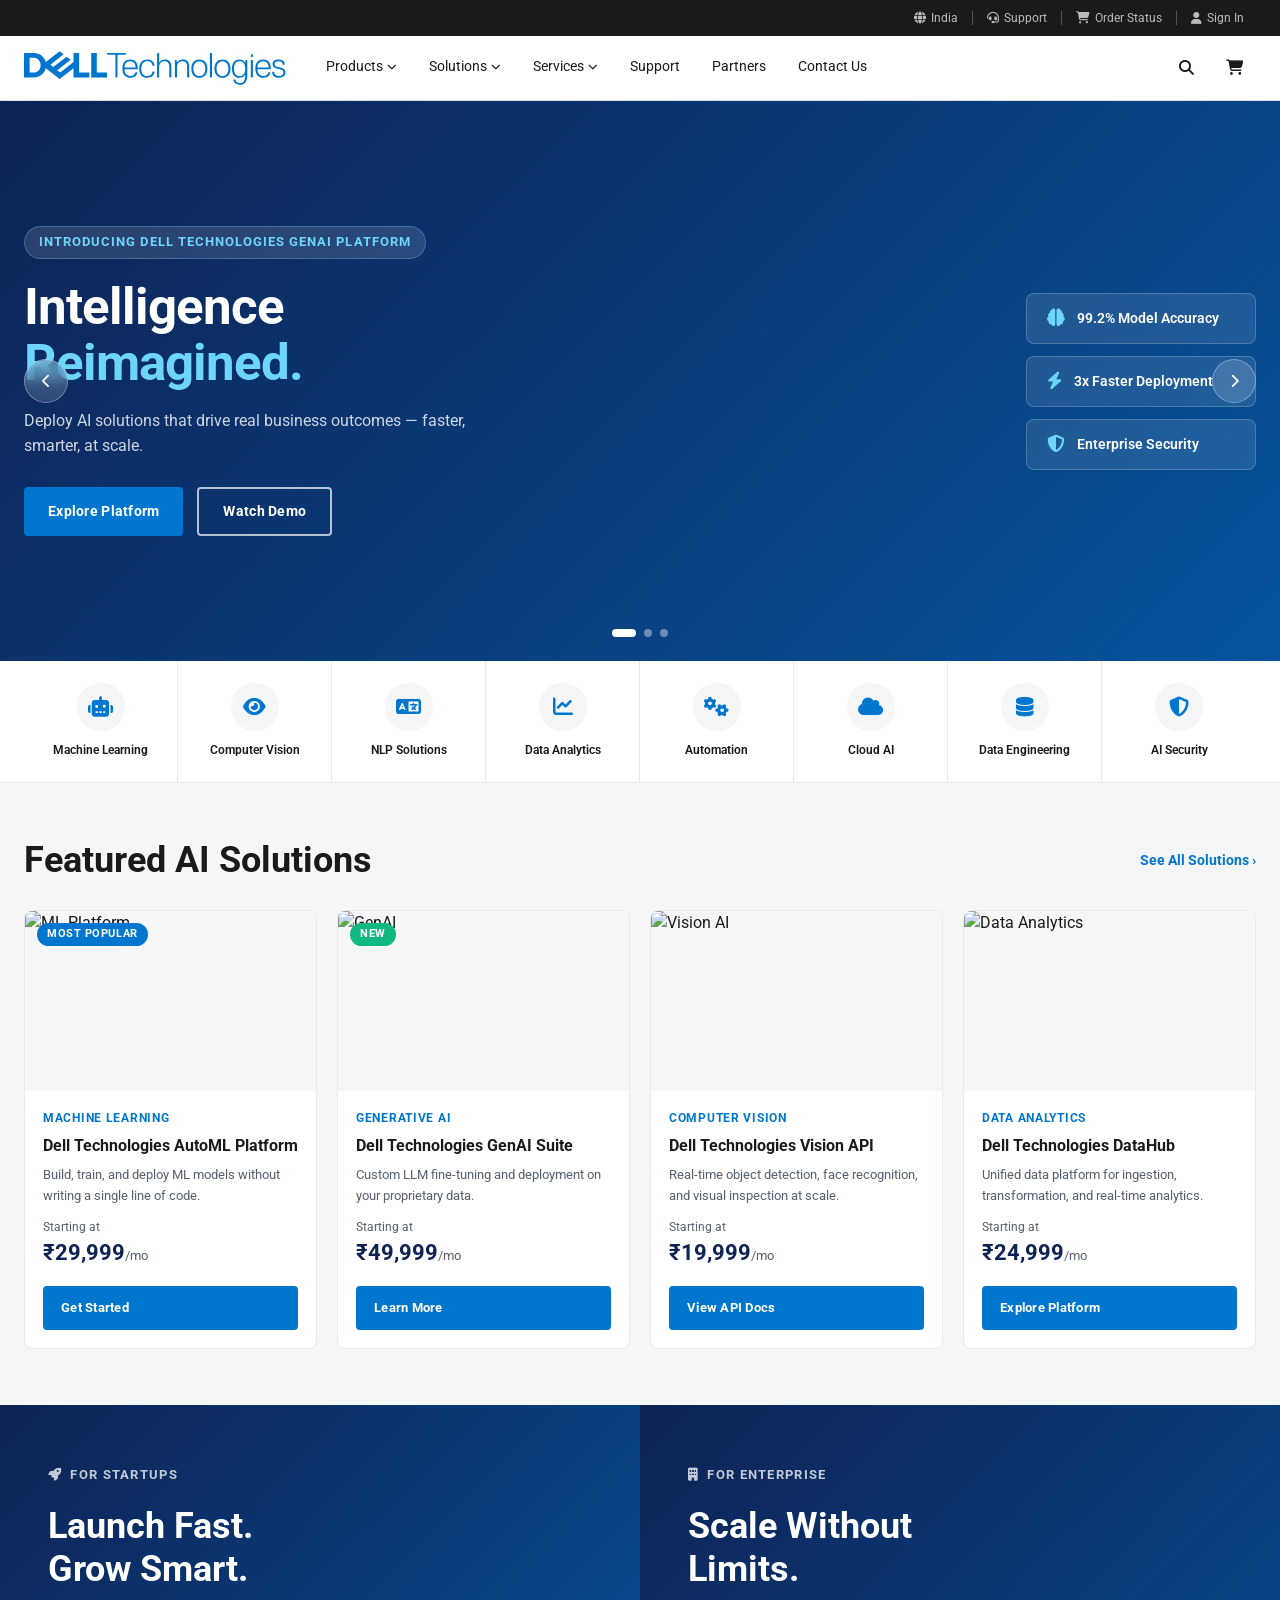
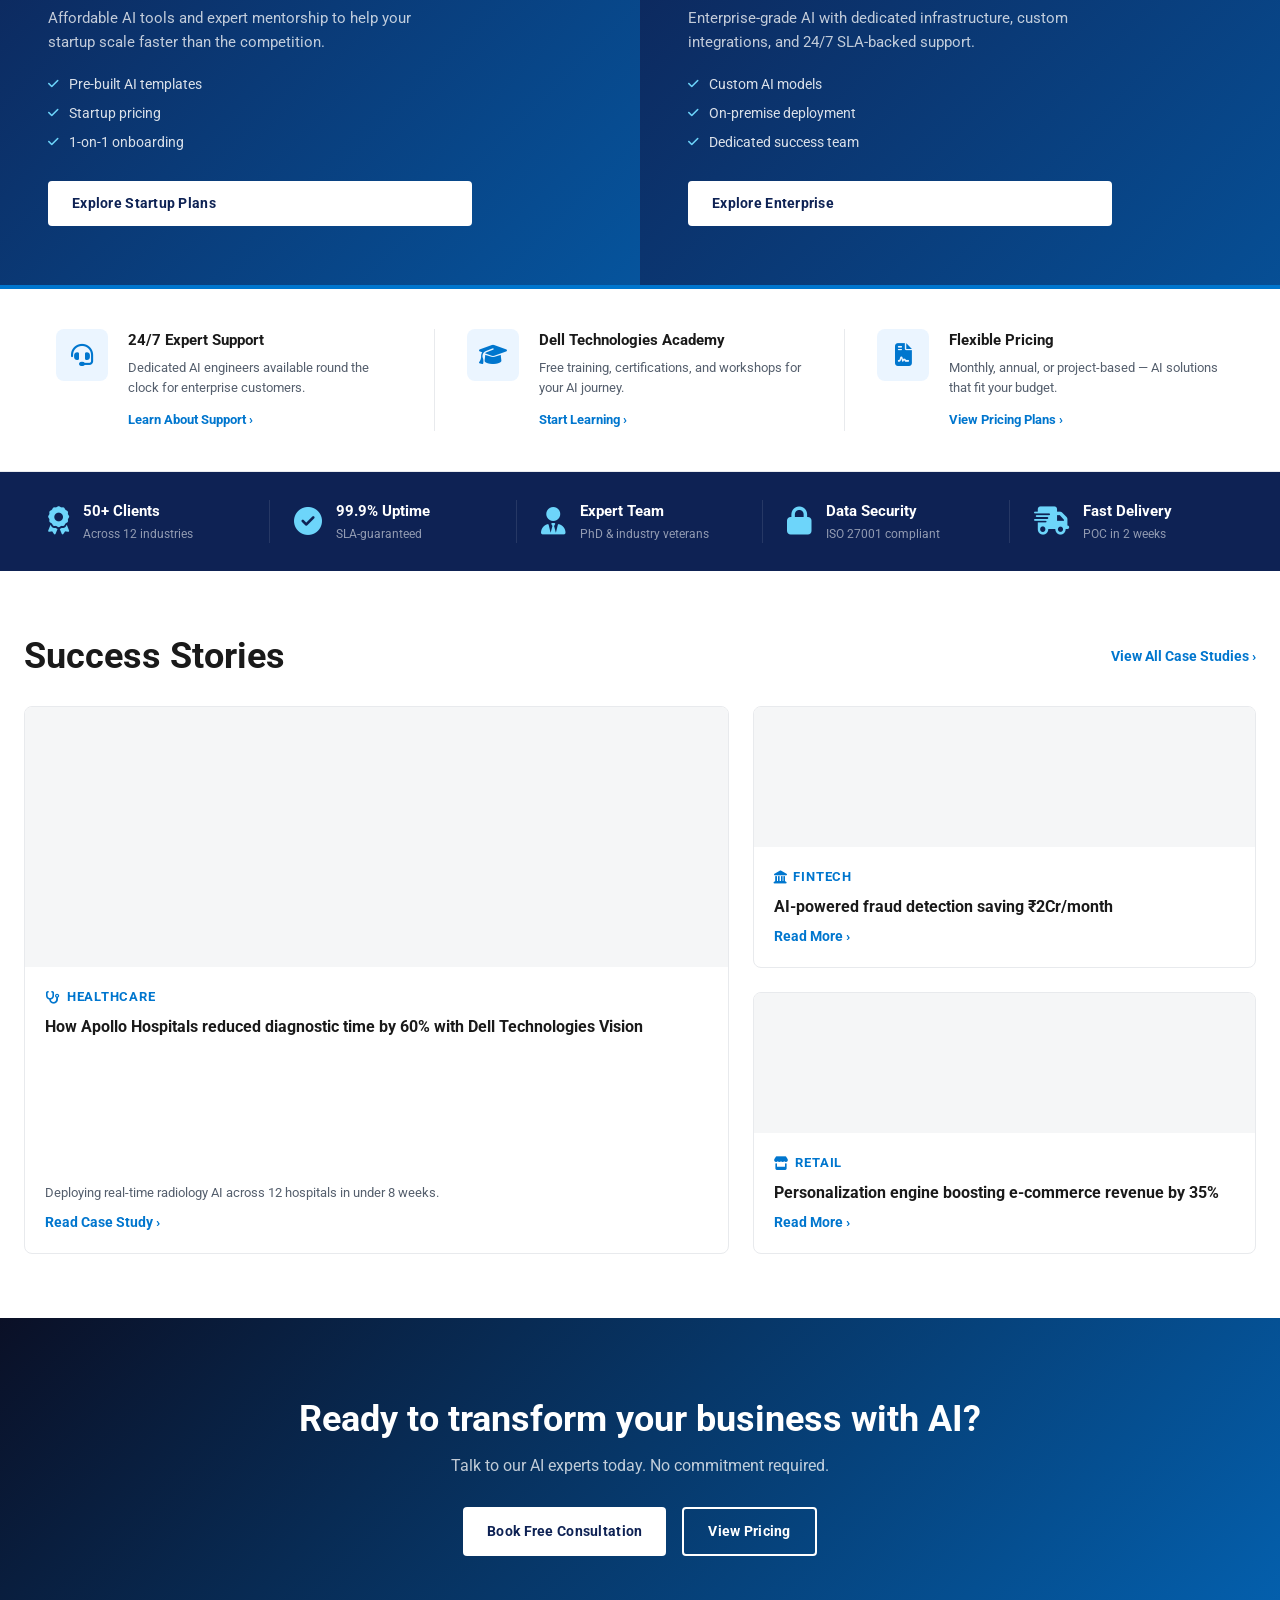
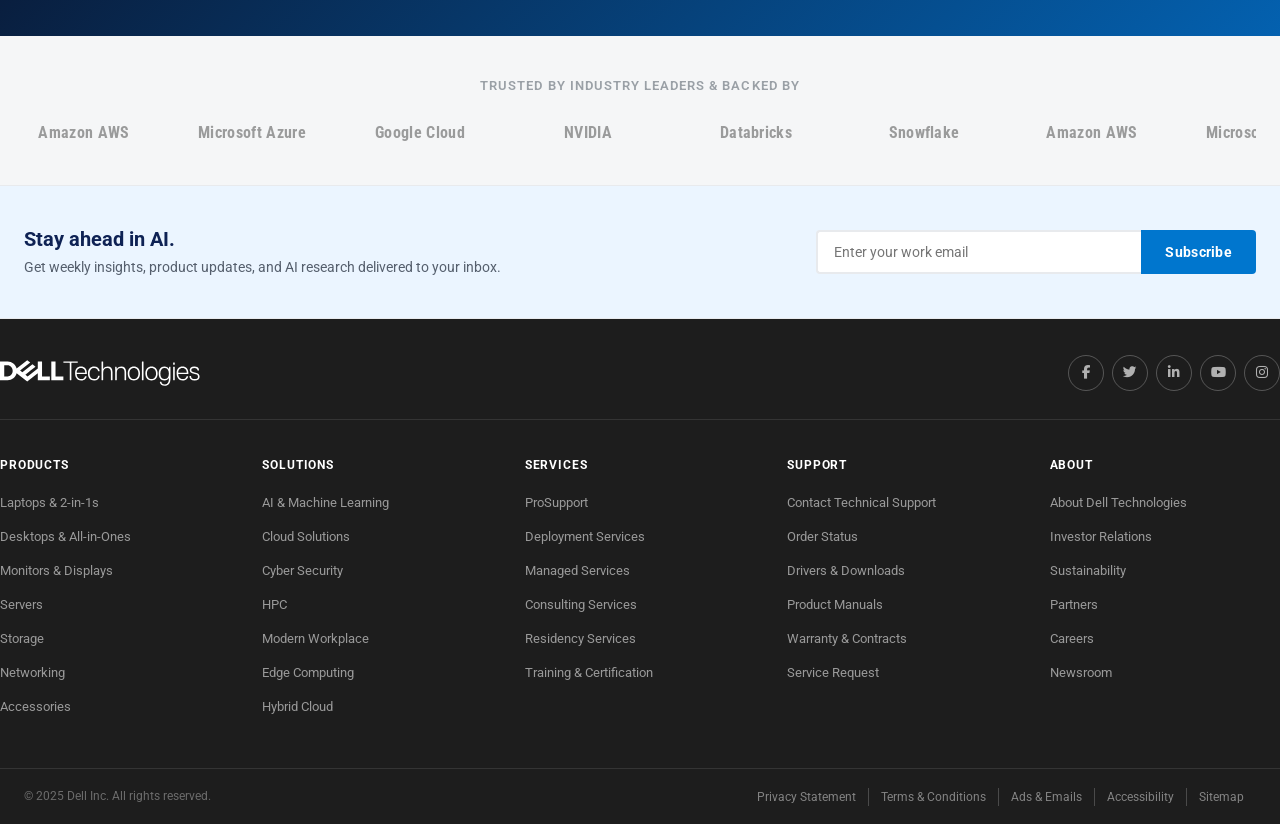
==== neaz-ai-labs.html @ 5cd4f0b7 "Make website fully responsive for iOS, Android, and all devices - Add viewport-fit=cover for iPhone " ====
<!DOCTYPE html>
<html lang="en">
<head>
<meta charset="UTF-8"/>
<meta name="viewport" content="width=device-width,initial-scale=1.0,viewport-fit=cover"/>
<meta name="description" content="Dell Technologies — Artificial Intelligence solutions for startups and enterprises. Machine Learning, GenAI, Computer Vision, Data Analytics."/>
<title>Dell Technologies | Artificial Intelligence Solutions</title>
<link rel="preconnect" href="https://fonts.googleapis.com"/>
<link href="https://fonts.googleapis.com/css2?family=Roboto:wght@300;400;500;700&family=Roboto+Condensed:wght@400;700&display=swap" rel="stylesheet"/>
<link rel="stylesheet" href="https://cdnjs.cloudflare.com/ajax/libs/font-awesome/6.5.0/css/all.min.css"/>
<style>
/* ===== RESET & VARIABLES ===== */
:root{
  --blue:#0076CE;--blue-dark:#005B9A;--navy:#0E2254;
  --white:#fff;--gray-100:#F5F6F7;--gray-200:#E8EAED;
  --gray-400:#9AA0A6;--gray-700:#3C4043;
  --text:#1A1A1A;--text-light:#555F6D;
  --shadow-sm:0 1px 4px rgba(0,0,0,.08);
  --shadow-md:0 4px 16px rgba(0,0,0,.12);
  --shadow-lg:0 8px 32px rgba(0,0,0,.16);
  --r:4px;--rl:8px;--t:.2s ease;
  --font:'Roboto',-apple-system,sans-serif;
  --font-c:'Roboto Condensed',sans-serif;
}
*,*::before,*::after{box-sizing:border-box;margin:0;padding:0;-webkit-tap-highlight-color:transparent}
html{scroll-behavior:smooth;font-size:16px;-webkit-text-size-adjust:100%;text-size-adjust:100%}
body{font-family:var(--font);color:var(--text);background:var(--white);line-height:1.5;overflow-x:hidden}
img{max-width:100%;display:block}
a{text-decoration:none;color:inherit}
ul{list-style:none}
button{cursor:pointer;border:none;background:none;font-family:var(--font);touch-action:manipulation;-webkit-appearance:none}
input{font-family:var(--font);-webkit-appearance:none}
h1{font-size:clamp(2rem,4vw,3.5rem);font-weight:700;line-height:1.1;letter-spacing:-.02em}
h2{font-size:clamp(1.5rem,3vw,2.25rem);font-weight:700;line-height:1.2}
h3{font-size:clamp(1rem,2vw,1.25rem);font-weight:700;line-height:1.3}
h4{font-size:.9rem;font-weight:700;text-transform:uppercase;letter-spacing:.06em}
h5{font-size:.875rem;font-weight:700;text-transform:uppercase;letter-spacing:.06em}
p{font-size:.9375rem;color:var(--text-light);line-height:1.6}

/* ===== BUTTONS ===== */
.btn{display:inline-flex;align-items:center;gap:8px;padding:.75rem 1.5rem;border-radius:var(--r);font-size:.875rem;font-weight:700;letter-spacing:.02em;transition:background var(--t),transform var(--t),box-shadow var(--t);white-space:nowrap;min-height:44px;touch-action:manipulation}
.btn:hover{transform:translateY(-1px)}
.btn-primary{background:var(--blue);color:var(--white)}
.btn-primary:hover{background:var(--blue-dark);box-shadow:0 4px 12px rgba(0,118,206,.35)}
.btn-secondary{background:transparent;color:var(--white);border:2px solid rgba(255,255,255,.7)}
.btn-secondary:hover{background:rgba(255,255,255,.15);border-color:var(--white)}
.btn-white{background:var(--white);color:var(--navy);font-weight:700}
.btn-white:hover{background:var(--gray-100);box-shadow:var(--shadow-md)}
.btn-outline-white{background:transparent;color:var(--white);border:2px solid var(--white)}
.btn-outline-white:hover{background:rgba(255,255,255,.15)}
.btn-sm{padding:.5rem 1.125rem;font-size:.8125rem}
.btn-link{color:var(--blue);font-size:.875rem;font-weight:700;display:inline-flex;align-items:center;gap:4px;transition:gap var(--t),color var(--t)}
.btn-link:hover{color:var(--blue-dark);gap:8px}

/* ===== REVEAL ===== */
.reveal{opacity:0;transform:translateY(24px);transition:opacity .6s ease,transform .6s ease}
.reveal.visible{opacity:1;transform:translateY(0)}
.d1{transition-delay:.1s}.d2{transition-delay:.2s}.d3{transition-delay:.3s}

/* ===== LAYOUT ===== */
.container{max-width:1280px;margin:0 auto;padding:0 24px;padding-left:max(24px,env(safe-area-inset-left));padding-right:max(24px,env(safe-area-inset-right))}
.sec-hdr{display:flex;align-items:center;justify-content:space-between;margin-bottom:28px}
.sec-hdr h2{color:var(--text)}
.sec-hdr .see-all{color:var(--blue);font-size:.875rem;font-weight:700;transition:color var(--t)}
.sec-hdr .see-all:hover{color:var(--blue-dark)}

/* ===== UTILITY BAR ===== */
.util-bar{background:#1a1a1a;border-bottom:none}
.util-inner{display:flex;align-items:center;justify-content:flex-end;height:36px;gap:0}
.util-right{display:flex;align-items:center}
.util-right a{color:rgba(255,255,255,.7);font-size:.75rem;display:flex;align-items:center;gap:5px;transition:color var(--t);padding:0 12px;height:36px}
.util-right a:hover{color:var(--white)}
.util-div{width:1px;height:14px;background:rgba(255,255,255,.25);margin:0 2px}

/* ===== HEADER / NAV ===== */
.main-hdr{position:sticky;top:0;z-index:1000;background:var(--white);border-bottom:1px solid #dce0e5;transition:box-shadow var(--t)}
.main-hdr.scrolled{box-shadow:0 2px 12px rgba(0,0,0,.1)}
.nav-inner{display:flex;align-items:center;justify-content:space-between;height:64px;gap:0}
.logo,.ft-logo{display:flex;align-items:center;flex-shrink:0}
.dell-logo-img{height:40px;width:auto;display:block}
.ft-brand .dell-logo-img{height:32px;filter:brightness(0) invert(1)}
.main-nav{display:flex;align-items:center;flex:1;padding:0 24px}
.nav-list{display:flex;align-items:center;height:64px}
.nav-item{position:relative;height:64px;display:flex;align-items:center}
.nav-link{display:flex;align-items:center;gap:4px;height:64px;padding:0 16px;font-size:.875rem;font-weight:400;color:#1a1a1a;border-bottom:3px solid transparent;transition:color var(--t),border-color var(--t);white-space:nowrap}
.nav-link .fa-chevron-down{font-size:.6rem;transition:transform var(--t)}
.nav-item:hover>.nav-link{color:var(--blue);border-bottom-color:var(--blue)}
.nav-item:hover .fa-chevron-down{transform:rotate(180deg)}
.mega{position:absolute;top:64px;left:0;background:var(--white);border-top:2px solid var(--blue);box-shadow:0 8px 32px rgba(0,0,0,.14);display:grid;grid-template-columns:repeat(auto-fit,minmax(180px,1fr));min-width:700px;opacity:0;visibility:hidden;transform:translateY(-6px);transition:opacity .18s,transform .18s,visibility .18s;z-index:999}
.nav-item:hover .mega{opacity:1;visibility:visible;transform:translateY(0)}
.mega-col{padding:28px 24px;border-right:1px solid var(--gray-200)}
.mega-col:last-child{border-right:none}
.mega-col h4{color:#1a1a1a;font-size:.75rem;margin-bottom:14px;padding-bottom:10px;border-bottom:1px solid var(--gray-200);font-weight:700;text-transform:uppercase;letter-spacing:.06em}
.mega-col ul li{margin-bottom:10px}
.mega-col ul li a{font-size:.875rem;color:#444;transition:color var(--t);display:block;font-weight:400}
.mega-col ul li a:hover{color:var(--blue)}
.mega-promo{background:#f5f8fc}
.promo-badge{display:inline-block;background:var(--blue);color:var(--white);font-size:.68rem;font-weight:700;padding:2px 8px;border-radius:10px;margin-bottom:8px;text-transform:uppercase;letter-spacing:.05em}
.mega-promo h5{font-size:.9375rem;text-transform:none;letter-spacing:0;color:var(--navy);margin-bottom:6px;font-weight:600}
.mega-promo>p{font-size:.8rem;margin-bottom:12px}
.nav-actions{display:flex;align-items:center;gap:4px;flex-shrink:0}
.nav-icon-btn{width:44px;height:44px;display:flex;align-items:center;justify-content:center;border-radius:50%;color:#1a1a1a;font-size:.95rem;transition:background var(--t),color var(--t)}
.nav-icon-btn:hover{background:var(--gray-100);color:var(--blue)}
.hamburger{display:none;flex-direction:column;gap:5px;width:44px;height:44px;align-items:center;justify-content:center}
.hamburger span{display:block;width:22px;height:2px;background:#1a1a1a;border-radius:2px;transition:transform var(--t),opacity var(--t)}
.search-wrap{display:none;border-top:1px solid var(--gray-200);background:var(--white);padding:12px 0}
.search-wrap.open{display:block}
.search-inner{display:flex;align-items:center;gap:12px;border:1px solid #c0c8d2;border-radius:24px;padding:0 20px;max-width:640px;margin:0 auto;transition:border-color var(--t),box-shadow var(--t)}
.search-inner:focus-within{border-color:var(--blue);box-shadow:0 0 0 3px rgba(0,118,206,.12)}
.search-inner i{color:#888}
.search-inner input{flex:1;border:none;outline:none;padding:10px 0;font-size:.9375rem;color:var(--text)}
.search-close{color:var(--gray-400);transition:color var(--t)}
.search-close:hover{color:var(--text)}

/* ===== HERO ===== */
.hero{position:relative;overflow:hidden;height:560px;background:var(--navy)}
.hero-track{display:flex;height:100%;transition:transform .6s cubic-bezier(.25,.46,.45,.94);will-change:transform}
.hero-slide{min-width:100%;position:relative;background-size:cover;background-position:center;background-color:var(--navy)}
.hero-overlay{position:absolute;inset:0;background:linear-gradient(135deg,rgba(14,34,84,.92) 0%,rgba(0,118,206,.6) 100%)}
.hero-content{position:relative;z-index:2;display:flex;align-items:center;justify-content:space-between;height:100%;gap:48px}
.hero-text{max-width:560px}
.hero-eyebrow{display:inline-flex;align-items:center;gap:8px;background:rgba(255,255,255,.12);color:#6DD5FA;font-size:.8125rem;font-weight:700;letter-spacing:.08em;text-transform:uppercase;padding:5px 14px;border-radius:20px;margin-bottom:20px;border:1px solid rgba(109,213,250,.3)}
.hero-text h1{color:var(--white);margin-bottom:16px}
.hero-text h1 span{color:#6DD5FA}
.hero-sub{color:rgba(255,255,255,.8);font-size:1rem;margin-bottom:28px;max-width:460px}
.hero-actions{display:flex;gap:14px;flex-wrap:wrap}
.float-cards{display:flex;flex-direction:column;gap:12px;flex-shrink:0}
.fcard{background:rgba(255,255,255,.1);backdrop-filter:blur(12px);border:1px solid rgba(255,255,255,.2);border-radius:var(--rl);padding:14px 20px;display:flex;align-items:center;gap:12px;color:var(--white);font-size:.875rem;font-weight:600;min-width:230px;animation:fadeRight .6s ease both}
.fcard:nth-child(1){animation-delay:.3s}
.fcard:nth-child(2){animation-delay:.5s}
.fcard:nth-child(3){animation-delay:.7s}
.fcard i{color:#6DD5FA;font-size:1.1rem}
@keyframes fadeRight{from{opacity:0;transform:translateX(20px)}to{opacity:1;transform:translateX(0)}}
.hero-arr{position:absolute;top:50%;transform:translateY(-50%);width:44px;height:44px;background:rgba(255,255,255,.15);backdrop-filter:blur(8px);border:1px solid rgba(255,255,255,.3);border-radius:50%;color:var(--white);font-size:.875rem;display:flex;align-items:center;justify-content:center;z-index:10;transition:background var(--t),transform var(--t)}
.hero-arr:hover{background:rgba(255,255,255,.3);transform:translateY(-50%) scale(1.1)}
.hero-prev{left:24px}.hero-next{right:24px}
.hero-dots{position:absolute;bottom:24px;left:50%;transform:translateX(-50%);display:flex;gap:8px;z-index:10}
.dot{width:8px;height:8px;border-radius:50%;background:rgba(255,255,255,.4);cursor:pointer;transition:background var(--t),width var(--t)}
.dot.active{background:var(--white);width:24px;border-radius:4px}

/* ===== CATEGORIES ===== */
.cats{background:var(--white);border-bottom:1px solid var(--gray-200)}
.cat-grid{display:grid;grid-template-columns:repeat(8,1fr)}
.cat-card{display:flex;flex-direction:column;align-items:center;gap:10px;padding:22px 12px;border-right:1px solid var(--gray-200);transition:background var(--t);cursor:pointer;text-decoration:none}
.cat-card:last-child{border-right:none}
.cat-card:hover{background:var(--gray-100)}
.cat-ico{width:48px;height:48px;background:var(--gray-100);border-radius:50%;display:flex;align-items:center;justify-content:center;font-size:1.25rem;color:var(--blue);transition:background var(--t),transform var(--t)}
.cat-card:hover .cat-ico{background:var(--blue);color:var(--white);transform:scale(1.1)}
.cat-card span{font-size:.78rem;font-weight:600;text-align:center;color:var(--text);transition:color var(--t)}
.cat-card:hover span{color:var(--blue)}

/* ===== FEATURED ===== */
.featured{padding:56px 0;background:var(--gray-100)}
.feat-grid{display:grid;grid-template-columns:repeat(4,1fr);gap:20px}
.feat-card{background:var(--white);border-radius:var(--rl);overflow:hidden;border:1px solid var(--gray-200);transition:box-shadow var(--t),transform var(--t);position:relative;display:flex;flex-direction:column}
.feat-card:hover{box-shadow:var(--shadow-lg);transform:translateY(-4px)}
.feat-badge{position:absolute;top:12px;left:12px;background:var(--blue);color:var(--white);font-size:.7rem;font-weight:700;padding:3px 10px;border-radius:12px;z-index:2;text-transform:uppercase;letter-spacing:.05em}
.feat-badge.new-badge{background:#10B981}
.feat-img{height:180px;overflow:hidden;position:relative;background:var(--gray-100)}
.feat-img img{width:100%;height:100%;object-fit:cover;transition:transform .4s ease}
.feat-card:hover .feat-img img{transform:scale(1.04)}
.feat-body{padding:18px;display:flex;flex-direction:column;flex:1;gap:8px}
.feat-tag{font-size:.75rem;font-weight:700;color:var(--blue);text-transform:uppercase;letter-spacing:.06em}
.feat-body h3{font-size:1rem;color:var(--text)}
.feat-desc{font-size:.8125rem;color:var(--text-light);flex:1}
.feat-price{margin:4px 0 8px}
.price-from{display:block;font-size:.75rem;color:var(--text-light)}
.price-val{font-size:1.4rem;font-weight:700;color:var(--navy)}
.price-val span{font-size:.8rem;font-weight:400;color:var(--text-light)}

/* ===== AUDIENCE ===== */
.audience-grid{display:grid;grid-template-columns:1fr 1fr;min-height:480px}
.aud-card{position:relative;background-size:cover;background-position:center;background-color:var(--navy);overflow:hidden}
.aud-overlay{position:absolute;inset:0;background:linear-gradient(135deg,rgba(14,34,84,.88) 0%,rgba(0,118,206,.6) 100%)}
.aud-content{position:relative;z-index:2;padding:56px 48px;height:100%;display:flex;flex-direction:column;justify-content:center;max-width:520px}
.aud-eyebrow{display:flex;align-items:center;gap:8px;color:#6DD5FA;font-size:.8125rem;font-weight:700;text-transform:uppercase;letter-spacing:.1em;margin-bottom:16px}
.aud-content h2{color:var(--white);margin-bottom:14px}
.aud-content>p{color:rgba(255,255,255,.75);margin-bottom:20px;max-width:380px}
.aud-list{margin-bottom:28px;display:flex;flex-direction:column;gap:8px}
.aud-list li{color:rgba(255,255,255,.85);font-size:.875rem;display:flex;align-items:center;gap:10px}
.aud-list li i{color:#6DD5FA;font-size:.75rem}

/* ===== SERVICES STRIP ===== */
.svc-strip{background:var(--white);border-top:4px solid var(--blue);border-bottom:1px solid var(--gray-200);padding:40px 0}
.strip-grid{display:grid;grid-template-columns:repeat(3,1fr)}
.strip-item{display:flex;gap:20px;padding:0 32px;border-right:1px solid var(--gray-200)}
.strip-item:last-child{border-right:none}
.strip-ico{width:52px;height:52px;background:#EBF5FF;border-radius:var(--rl);display:flex;align-items:center;justify-content:center;font-size:1.4rem;color:var(--blue);flex-shrink:0}
.strip-body h4{font-size:.9375rem;text-transform:none;letter-spacing:0;color:var(--text);margin-bottom:6px}
.strip-body p{font-size:.8125rem;margin-bottom:8px}
.strip-body a{color:var(--blue);font-size:.8125rem;font-weight:700;transition:color var(--t)}
.strip-body a:hover{color:var(--blue-dark)}

/* ===== TRUST BAR ===== */
.trust-bar{background:var(--navy);padding:28px 0}
.trust-grid{display:grid;grid-template-columns:repeat(5,1fr)}
.trust-item{display:flex;align-items:center;gap:14px;padding:0 24px;border-right:1px solid rgba(255,255,255,.1)}
.trust-item:last-child{border-right:none}
.trust-item>i{font-size:1.75rem;color:#6DD5FA;flex-shrink:0}
.trust-item div{display:flex;flex-direction:column;gap:2px}
.trust-item strong{color:var(--white);font-size:.9375rem}
.trust-item span{color:rgba(255,255,255,.55);font-size:.75rem}

/* ===== EDITORIAL ===== */
.editorial{padding:64px 0;background:var(--white)}
.ed-grid{display:grid;grid-template-columns:1.4fr 1fr;gap:24px}
.ed-col{display:flex;flex-direction:column;gap:24px}
.ed-card{background:var(--white);border:1px solid var(--gray-200);border-radius:var(--rl);overflow:hidden;transition:box-shadow var(--t),transform var(--t);display:flex;flex-direction:column}
.ed-card:hover{box-shadow:var(--shadow-md);transform:translateY(-2px)}
.ed-card.lg .ed-img{height:260px}
.ed-img{height:160px;position:relative;background-size:cover;background-position:center;background-color:var(--gray-100);overflow:hidden}
.ed-img.sm{height:140px}
.ed-body{padding:20px;flex:1;display:flex;flex-direction:column;gap:8px}
.ed-tag{display:flex;align-items:center;gap:6px;font-size:.75rem;font-weight:700;color:var(--blue);text-transform:uppercase;letter-spacing:.06em}
.ed-body h3{color:var(--text);font-size:1rem;line-height:1.4;flex:1}
.ed-body>p{font-size:.8125rem}

/* ===== CTA BANNER ===== */
.cta-banner{position:relative;padding:80px 0;overflow:hidden}
.cta-bg{position:absolute;inset:0;background-size:cover;background-position:center;background-color:var(--navy)}
.cta-overlay{position:absolute;inset:0;background:linear-gradient(135deg,rgba(10,15,36,.95) 0%,rgba(0,118,206,.75) 100%)}
.cta-content{position:relative;z-index:2;text-align:center}
.cta-content h2{color:var(--white);margin-bottom:12px}
.cta-content>p{color:rgba(255,255,255,.75);font-size:1rem;margin-bottom:28px}
.cta-actions{display:flex;gap:16px;justify-content:center;flex-wrap:wrap}

/* ===== PARTNERS ===== */
.partners{padding:40px 0;background:var(--gray-100);border-bottom:1px solid var(--gray-200);overflow:hidden}
.partners-lbl{text-align:center;font-size:.8125rem;color:var(--gray-400);font-weight:600;text-transform:uppercase;letter-spacing:.08em;margin-bottom:24px}
.p-track{overflow:hidden}
.p-inner{display:flex;align-items:center;gap:48px;animation:scroll 22s linear infinite;width:max-content}
.p-track:hover .p-inner{animation-play-state:paused}
.p-logo{display:flex;align-items:center;justify-content:center;filter:grayscale(1) opacity(.5);transition:filter var(--t);min-width:120px;font-size:1rem;font-weight:700;color:var(--gray-700);font-family:var(--font-c);letter-spacing:.02em;white-space:nowrap}
.p-logo:hover{filter:grayscale(0) opacity(1)}
@keyframes scroll{from{transform:translateX(0)}to{transform:translateX(-50%)}}

/* ===== NEWSLETTER ===== */
.newsletter{background:#EBF5FF;padding:40px 0;border-bottom:1px solid var(--gray-200)}
.nl-inner{display:flex;align-items:center;justify-content:space-between;gap:32px;flex-wrap:wrap}
.nl-text h3{color:var(--navy);margin-bottom:4px}
.nl-text p{font-size:.875rem}
.nl-form{display:flex;max-width:440px;flex:1;min-width:280px}
.nl-form input{flex:1;border:2px solid var(--gray-200);border-right:none;border-radius:var(--r) 0 0 var(--r);padding:0 16px;font-size:.875rem;outline:none;transition:border-color var(--t);background:var(--white);color:var(--text)}
.nl-form input:focus{border-color:var(--blue)}
.nl-form .btn{border-radius:0 var(--r) var(--r) 0}

/* ===== FOOTER ===== */
.site-footer{background:#1d1d1d;color:rgba(255,255,255,.7)}
.ft-top-row{display:flex;align-items:center;justify-content:space-between;padding:36px 0 28px;border-bottom:1px solid rgba(255,255,255,.1)}
.ft-top-row .dell-logo-img{height:32px;filter:brightness(0) invert(1)}
.social{display:flex;align-items:center;gap:8px}
.social a{width:36px;height:36px;border:1px solid rgba(255,255,255,.25);border-radius:50%;display:flex;align-items:center;justify-content:center;color:rgba(255,255,255,.65);font-size:.85rem;transition:background var(--t),border-color var(--t),color var(--t)}
.social a:hover{background:var(--blue);border-color:var(--blue);color:var(--white)}
.ft-grid{display:grid;grid-template-columns:repeat(5,1fr);gap:32px;padding:36px 0 40px}
.ft-col h5{color:var(--white);margin-bottom:16px;font-size:.75rem;font-weight:700;text-transform:uppercase;letter-spacing:.07em}
.ft-col ul li{margin-bottom:10px}
.ft-col ul li a{font-size:.8125rem;color:rgba(255,255,255,.55);transition:color var(--t);line-height:1.4}
.ft-col ul li a:hover{color:var(--white)}
.ft-bottom{border-top:1px solid rgba(255,255,255,.1);padding:18px 0 calc(18px + env(safe-area-inset-bottom))}
.ft-bottom-inner{display:flex;align-items:center;justify-content:space-between;gap:16px;flex-wrap:wrap}
.ft-bottom p{font-size:.75rem;color:rgba(255,255,255,.35)}
.ft-legal{display:flex;gap:0;flex-wrap:wrap}
.ft-legal a{font-size:.75rem;color:rgba(255,255,255,.45);transition:color var(--t);padding:0 12px;border-right:1px solid rgba(255,255,255,.2)}
.ft-legal a:last-child{border-right:none}
.ft-legal a:hover{color:rgba(255,255,255,.9)}
.mob-overlay{display:none;position:fixed;inset:0;background:rgba(0,0,0,.5);z-index:998}
.mob-overlay.active{display:block}

/* ===== RESPONSIVE ===== */
@media(max-width:1100px){
  .feat-grid{grid-template-columns:repeat(2,1fr)}
  .cat-grid{grid-template-columns:repeat(4,1fr)}
  .trust-grid{grid-template-columns:repeat(3,1fr)}
  .ft-grid{grid-template-columns:repeat(3,1fr)}
}
@media(max-width:900px){
  .util-bar{display:none}
  .main-nav{position:fixed;top:0;left:-100%;width:min(320px,85vw);height:100vh;height:100dvh;background:var(--white);z-index:999;overflow-y:auto;-webkit-overflow-scrolling:touch;transition:left var(--t);padding:calc(80px + env(safe-area-inset-top)) 0 calc(40px + env(safe-area-inset-bottom));padding-left:env(safe-area-inset-left);box-shadow:var(--shadow-lg)}
  .main-nav.open{left:0}
  .nav-list{flex-direction:column;align-items:stretch}
  .nav-link{height:auto;min-height:44px;padding:14px 24px;border-bottom:1px solid var(--gray-200)}
  .mega{position:static;transform:none;min-width:100%;grid-template-columns:1fr;box-shadow:none;border:none;display:none;opacity:1;visibility:visible}
  .nav-item.open .mega{display:grid}
  .mega-col{border-right:none;border-bottom:1px solid var(--gray-200)}
  .hamburger{display:flex}
  .btn-cta-nav{display:none}
  .hero{height:480px}
  .float-cards{display:none}
  .audience-grid{grid-template-columns:1fr}
  .aud-card{min-height:360px}
  .strip-grid{grid-template-columns:1fr;gap:28px}
  .strip-item{border-right:none;padding:0}
  .ed-grid{grid-template-columns:1fr}
  .ed-card.lg .ed-img{height:200px}
  .ed-col{display:grid;grid-template-columns:1fr 1fr}
  .logo svg{width:200px;height:26px}
  .search-inner input,.nl-form input{font-size:1rem}
}
@media(max-width:700px){
  .feat-grid{grid-template-columns:repeat(2,1fr)}
  .trust-grid{grid-template-columns:repeat(2,1fr)}
  .ed-col{grid-template-columns:1fr}
  .aud-content{padding:40px 24px}
  .hero{height:auto;min-height:420px}
  .hero-content{padding:60px 24px}
  .hero-actions{flex-direction:column}
  .hero-actions .btn{justify-content:center}
}
@media(max-width:600px){
  .feat-grid{grid-template-columns:1fr}
  .ft-grid{grid-template-columns:1fr 1fr}
  .ft-top-row{flex-direction:column;gap:16px;align-items:flex-start}
  .hero-content{padding:48px 20px}
  .hero-arr{width:36px;height:36px;font-size:.75rem}
  .hero-prev{left:8px}.hero-next{right:8px}
  .aud-content{padding:40px 24px}
}
@media(max-width:480px){
  .cat-card{padding:14px 6px}
  .cat-card span{font-size:.65rem}
  .cat-ico{width:40px;height:40px;font-size:1.1rem}
  .trust-grid{grid-template-columns:1fr}
  .trust-item{border-right:none;border-bottom:1px solid rgba(255,255,255,.1);padding:12px 0}
  .trust-item:last-child{border-bottom:none}
  .trust-bar{padding:20px 0}
  .logo svg{width:160px;height:21px}
  .hero{min-height:360px}
  .hero-content{padding:36px 16px;flex-direction:column;justify-content:center}
  .hero-actions{flex-direction:column}
  .hero-actions .btn{justify-content:center;width:100%}
  .nl-inner{flex-direction:column;align-items:stretch}
  .nl-form{max-width:100%;flex-direction:column}
  .nl-form input{border-right:2px solid var(--gray-200);border-bottom:none;border-radius:var(--r) var(--r) 0 0;padding:12px 16px}
  .nl-form .btn{border-radius:0 0 var(--r) var(--r);justify-content:center}
  .ft-grid{grid-template-columns:1fr 1fr}
  .ft-bottom-inner{flex-direction:column;align-items:center;text-align:center;gap:10px}
  .ft-legal{justify-content:center}
  .cta-actions{flex-direction:column;align-items:center}
  .cta-actions .btn{width:100%;max-width:320px;justify-content:center}
  .sec-hdr{flex-direction:column;align-items:flex-start;gap:8px}
}
@media(max-width:360px){
  .cat-grid{grid-template-columns:repeat(4,1fr)}
  .cat-card{padding:10px 4px}
  .cat-ico{width:34px;height:34px;font-size:.95rem}
  .cat-card span{font-size:.6rem}
  .logo svg{width:140px;height:18px}
  .nav-inner{height:56px}
  .hero-content{padding:28px 12px}
}

/* ===== MOBILE / TOUCH POLISH ===== */
@media(hover:none){
  .feat-card:hover,.ed-card:hover{transform:none;box-shadow:none}
  .btn:hover{transform:none}
  .cat-card:hover .cat-ico{transform:none}
}
@media(max-width:900px){
  .nav-inner{height:56px}
  .search-inner input{height:44px}
  .social a{width:44px;height:44px}
  .util-right a{min-height:44px}
}
</style>
</head>
<body>

<!-- Utility Bar -->
<div class="util-bar">
  <div class="container util-inner">
    <div class="util-right">
      <a href="#"><i class="fas fa-globe"></i> India</a>
      <span class="util-div"></span>
      <a href="#"><i class="fas fa-headset"></i> Support</a>
      <span class="util-div"></span>
      <a href="#"><i class="fas fa-shopping-cart"></i> Order Status</a>
      <span class="util-div"></span>
      <a href="#"><i class="fas fa-user"></i> Sign In</a>
    </div>
  </div>
</div>

<!-- Header -->
<header class="main-hdr" id="mainHdr">
  <div class="container nav-inner">
    <a href="#" class="logo">
      <svg xmlns="http://www.w3.org/2000/svg" viewBox="0 0 1017 132" width="262" height="34" aria-label="Dell Technologies" focusable="false">
        <path fill="#0076CE" d="M1015 84.89c0-12.23-6.8-17.66-20.39-20.38-13.58-2.71-21.73-4.08-21.73-13.58 0-6.79 5.43-10.87 14.95-10.87 12.23 0 16.3 5.43 16.3 12.23l1.36 1.36h5.43l1.36-1.36c0-13.58-10.87-19.02-24.46-19.02-14.95 0-23.09 8.15-23.09 17.67 0 10.87 8.15 16.3 21.73 19.02 13.59 2.72 20.38 4.08 20.38 14.95 0 6.79-4.07 12.23-17.66 12.23-12.23 0-17.66-6.8-17.66-14.95l-1.36-1.36h-5.43l-1.36 1.36c0 12.23 9.51 21.74 25.81 21.74 17.66-.02 25.82-8.17 25.82-19.04m-58.42-13.58l1.35-1.36v-4.07c0-19.02-10.87-32.61-29.89-32.61s-29.89 13.59-29.89 32.61v2.71c0 19.02 9.51 35.32 31.25 35.32 19.02 0 25.81-12.23 27.17-20.38l-1.36-1.36h-5.43l-1.36 1.36c-2.72 8.15-8.15 13.59-19.02 13.59-17.67 0-23.1-16.3-23.1-24.45l1.36-1.36h48.92zm-8.15-6.8h-40.76l-1.36-1.36c0-9.51 5.43-23.09 21.74-23.09 16.3 0 21.74 13.58 21.74 23.09l-1.36 1.36zm-59.78 36.68V35.97l-1.36-1.36h-5.43l-1.36 1.36v65.22l1.36 1.36h5.43l1.36-1.36zm0-78.8v-8.15l-1.36-1.36h-5.43l-1.36 1.36v8.15l1.36 1.36h5.43l1.36-1.36zm-51.62 74.73c-13.59 0-21.74-9.51-21.74-28.53s8.15-28.53 21.74-28.53c13.58 0 21.73 9.51 21.73 28.53 0 19.01-8.15 28.53-21.73 28.53m21.73-4.08c0 17.66-4.08 31.25-20.38 31.25-12.23 0-16.3-5.43-17.66-12.23l-1.36-1.36h-5.43l-1.36 1.36c1.36 10.87 9.51 19.02 25.81 19.02 17.67 0 28.53-10.87 28.53-38.04V35.97l-1.36-1.36h-4.08l-1.36 1.36-1.36 8.16h-1.36c-2.71-5.43-9.51-10.87-21.74-10.87-19.02 0-28.53 14.95-28.53 35.33 0 20.37 9.51 35.32 28.53 35.32 12.23 0 19.02-5.43 21.74-10.87h1.37zm-88.3-52.98c13.58 0 23.09 10.87 23.09 28.53s-9.51 28.53-23.09 28.53c-13.59 0-23.1-10.87-23.1-28.53s9.51-28.53 23.1-28.53m0 63.85c17.66 0 31.24-12.23 31.24-35.32s-13.58-35.33-31.24-35.33c-17.67 0-31.25 12.23-31.25 35.33 0 23.09 13.59 35.32 31.25 35.32m-40.76-2.72V8.81l-1.36-1.36h-5.43l-1.36 1.36v92.39l1.36 1.36h5.43l1.36-1.37zm-48.9-61.13c13.58 0 23.09 10.87 23.09 28.53s-9.51 28.53-23.09 28.53c-13.59 0-23.1-10.87-23.1-28.53s9.51-28.53 23.1-28.53m0 63.85c17.66 0 31.25-12.23 31.25-35.32s-13.59-35.33-31.25-35.33-31.25 12.23-31.25 35.33c0 23.09 13.59 35.32 31.25 35.32m-39.4-2.72V60.43c0-17.66-9.51-27.17-24.45-27.17-9.51 0-17.67 4.08-21.74 10.87h-1.36l-1.35-8.16-1.36-1.36h-4.08l-1.36 1.36v65.22l1.36 1.36h5.44l1.35-1.36V64.51c0-14.95 6.8-24.45 21.74-24.45 10.87 0 17.66 6.79 17.66 20.37v40.76l1.36 1.36h5.43l1.36-1.36zm-69.29 0V60.43c0-17.66-9.51-27.17-24.45-27.17-9.51 0-17.66 4.08-21.74 10.87h-1.36V8.81l-1.36-1.36h-5.43l-1.36 1.36v92.39l1.36 1.36h5.43l1.36-1.36V64.51c0-14.95 6.8-24.45 21.74-24.45 10.87 0 17.66 6.79 17.66 20.37v40.76l1.36 1.36h5.44l1.35-1.36zm-116.83-32.6c0-19.02 9.51-28.53 23.09-28.53s19.02 8.15 20.37 16.3l1.36 1.36h5.44l1.36-1.36c-1.36-13.58-12.23-23.09-28.53-23.09-17.66 0-31.24 10.87-31.24 35.33 0 24.45 13.58 35.32 31.24 35.32 16.3 0 27.17-9.51 28.53-23.09l-1.36-1.36h-5.44l-1.36 1.36c-1.36 8.15-6.79 16.3-20.37 16.3-13.59-.01-23.09-9.53-23.09-28.54m-14.95 2.72l1.36-1.36v-4.07c0-19.02-10.87-32.61-29.9-32.61-19.01 0-29.89 13.59-29.89 32.61v2.71c0 19.02 9.51 35.32 31.25 35.32 19.02 0 25.81-12.23 27.17-20.38l-1.36-1.36h-5.43l-1.36 1.36c-2.71 8.15-8.15 13.59-19.02 13.59-17.66 0-23.09-16.3-23.09-24.45l1.36-1.36h48.91zm-8.15-6.8h-40.76l-1.36-1.36c0-9.51 5.43-23.09 21.73-23.09 16.31 0 21.74 13.58 21.74 23.09l-1.35 1.36zm-36.61-51.63V8.81l-1.36-1.36h-70.65l-1.36 1.36v4.08l1.36 1.36h29.89l1.36 1.36v85.59l1.36 1.36h5.43l1.36-1.36V15.6l1.36-1.36h29.89l1.36-1.36zM322.2 83.65v18.9h-61.35V7.45h21.6v76.2h39.75zm-283.65 18.9c22.13 0 40.73-15.12 46.03-35.58l53.8 42.03 53.77-42.01v35.56h61.35v-18.9h-39.75V7.45h-21.6v35.56L140.58 83.3l-11.53-9.01L153.73 55l26.88-21-15.34-12-51.58 40.3-11.53-9.01L153.73 13 138.38 1l-53.8 42.03c-5.3-20.46-23.9-35.58-46.03-35.58H0v95.1h38.55zM21.6 83.65v-57.3h16.95C52.88 26.35 64.5 39.18 64.5 55S52.88 83.65 38.55 83.65H21.6z"/>
      </svg>
    </a>

    <nav class="main-nav" id="mainNav">
      <ul class="nav-list">
        <li class="nav-item has-mega">
          <a href="#" class="nav-link">Products <i class="fas fa-chevron-down"></i></a>
          <div class="mega">
            <div class="mega-col"><h4>PCs &amp; Laptops</h4><ul><li><a href="#">Laptops &amp; 2-in-1s</a></li><li><a href="#">Desktops &amp; All-in-Ones</a></li><li><a href="#">Monitors</a></li><li><a href="#">Workstations</a></li><li><a href="#">Thin Clients</a></li></ul></div>
            <div class="mega-col"><h4>Infrastructure</h4><ul><li><a href="#">Servers</a></li><li><a href="#">Storage</a></li><li><a href="#">Networking</a></li><li><a href="#">Converged Infrastructure</a></li><li><a href="#">HPC</a></li></ul></div>
            <div class="mega-col"><h4>Software &amp; Cloud</h4><ul><li><a href="#">Dell APEX</a></li><li><a href="#">VMware Solutions</a></li><li><a href="#">Data Protection</a></li><li><a href="#">Cloud Management</a></li></ul></div>
            <div class="mega-col mega-promo"><span class="promo-badge">New</span><h5>Dell APEX Cloud Platform</h5><p>Flexible cloud-as-a-service solutions for any workload.</p><a href="#" class="btn-link">Learn More &rsaquo;</a></div>
          </div>
        </li>
        <li class="nav-item has-mega">
          <a href="#" class="nav-link">Solutions <i class="fas fa-chevron-down"></i></a>
          <div class="mega">
            <div class="mega-col"><h4>By Technology</h4><ul><li><a href="#">AI &amp; Machine Learning</a></li><li><a href="#">Cloud &amp; Multicloud</a></li><li><a href="#">Cyber Security</a></li><li><a href="#">Modern Workplace</a></li><li><a href="#">Edge Computing</a></li></ul></div>
            <div class="mega-col"><h4>By Industry</h4><ul><li><a href="#">Financial Services</a></li><li><a href="#">Healthcare</a></li><li><a href="#">Manufacturing</a></li><li><a href="#">Government</a></li><li><a href="#">Telecommunications</a></li></ul></div>
            <div class="mega-col"><h4>By Business Size</h4><ul><li><a href="#">Small Business</a></li><li><a href="#">Mid-Size Business</a></li><li><a href="#">Enterprise</a></li><li><a href="#">Public Sector</a></li></ul></div>
          </div>
        </li>
        <li class="nav-item has-mega">
          <a href="#" class="nav-link">Services <i class="fas fa-chevron-down"></i></a>
          <div class="mega">
            <div class="mega-col"><h4>Support Services</h4><ul><li><a href="#">ProSupport</a></li><li><a href="#">ProSupport Plus</a></li><li><a href="#">ProSupport Flex</a></li><li><a href="#">Basic Hardware Service</a></li></ul></div>
            <div class="mega-col"><h4>Deployment &amp; IT</h4><ul><li><a href="#">Deployment Services</a></li><li><a href="#">Managed Services</a></li><li><a href="#">Residency Services</a></li><li><a href="#">Consulting Services</a></li></ul></div>
            <div class="mega-col"><h4>Training</h4><ul><li><a href="#">Dell Technologies Education</a></li><li><a href="#">Certification Programs</a></li><li><a href="#">On-Demand Learning</a></li><li><a href="#">Custom Training</a></li></ul></div>
          </div>
        </li>
        <li class="nav-item"><a href="#" class="nav-link">Support</a></li>
        <li class="nav-item"><a href="#" class="nav-link">Partners</a></li>
        <li class="nav-item"><a href="#" class="nav-link">Contact Us</a></li>
      </ul>
    </nav>

    <div class="nav-actions">
      <button class="nav-icon-btn" id="srchBtn" title="Search"><i class="fas fa-search"></i></button>
      <a href="#" class="nav-icon-btn" title="Cart"><i class="fas fa-shopping-cart"></i></a>
      <button class="hamburger" id="hbg"><span></span><span></span><span></span></button>
    </div>
  </div>
  <div class="search-wrap" id="srchWrap">
    <div class="container">
      <div class="search-inner">
        <i class="fas fa-search"></i>
        <input type="text" placeholder="Search services, solutions, products..." id="srchInput"/>
        <button class="search-close" id="srchClose"><i class="fas fa-times"></i></button>
      </div>
    </div>
  </div>
</header>

<!-- Hero -->
<section class="hero">
  <div class="hero-track" id="heroTrack">
    <div class="hero-slide" style="background-image:url('https://images.unsplash.com/photo-1677442136019-21780ecad995?w=1600&q=80')">
      <div class="hero-overlay"></div>
      <div class="container hero-content">
        <div class="hero-text">
          <p class="hero-eyebrow">Introducing Dell Technologies GenAI Platform</p>
          <h1>Intelligence<br/><span>Reimagined.</span></h1>
          <p class="hero-sub">Deploy AI solutions that drive real business outcomes &mdash; faster, smarter, at scale.</p>
          <div class="hero-actions"><a href="#" class="btn btn-primary">Explore Platform</a><a href="#" class="btn btn-secondary">Watch Demo</a></div>
        </div>
        <div class="float-cards">
          <div class="fcard"><i class="fas fa-brain"></i><span>99.2% Model Accuracy</span></div>
          <div class="fcard"><i class="fas fa-bolt"></i><span>3x Faster Deployment</span></div>
          <div class="fcard"><i class="fas fa-shield-alt"></i><span>Enterprise Security</span></div>
        </div>
      </div>
    </div>
    <div class="hero-slide" style="background-image:url('https://images.unsplash.com/photo-1551288049-bebda4e38f71?w=1600&q=80')">
      <div class="hero-overlay" style="background:linear-gradient(135deg,#0E2254ee 60%,#0076CEaa 100%)"></div>
      <div class="container hero-content">
        <div class="hero-text">
          <p class="hero-eyebrow">Data Analytics Suite</p>
          <h1>Data-Driven<br/><span>Decisions.</span></h1>
          <p class="hero-sub">Transform raw data into powerful insights with Dell Technologies' analytics platform built for scale.</p>
          <div class="hero-actions"><a href="#" class="btn btn-primary">Start Free Trial</a><a href="#" class="btn btn-secondary">See Pricing</a></div>
        </div>
      </div>
    </div>
    <div class="hero-slide" style="background-image:url('https://images.unsplash.com/photo-1486406146926-c627a92ad1ab?w=1600&q=80')">
      <div class="hero-overlay" style="background:linear-gradient(135deg,#1a1a2eee 60%,#0076CE99 100%)"></div>
      <div class="container hero-content">
        <div class="hero-text">
          <p class="hero-eyebrow">For Enterprises</p>
          <h1>Scale AI<br/><span>Confidently.</span></h1>
          <p class="hero-sub">Enterprise-grade AI infrastructure with dedicated support, SLAs, and on-premise options.</p>
          <div class="hero-actions"><a href="#" class="btn btn-primary">Talk to Sales</a><a href="#" class="btn btn-secondary">Learn More</a></div>
        </div>
      </div>
    </div>
  </div>
  <button class="hero-arr hero-prev" id="heroPrev"><i class="fas fa-chevron-left"></i></button>
  <button class="hero-arr hero-next" id="heroNext"><i class="fas fa-chevron-right"></i></button>
  <div class="hero-dots"><span class="dot active" data-s="0"></span><span class="dot" data-s="1"></span><span class="dot" data-s="2"></span></div>
</section>

<!-- Categories -->
<section class="cats">
  <div class="container">
    <div class="cat-grid">
      <a href="#" class="cat-card"><div class="cat-ico"><i class="fas fa-robot"></i></div><span>Machine Learning</span></a>
      <a href="#" class="cat-card"><div class="cat-ico"><i class="fas fa-eye"></i></div><span>Computer Vision</span></a>
      <a href="#" class="cat-card"><div class="cat-ico"><i class="fas fa-language"></i></div><span>NLP Solutions</span></a>
      <a href="#" class="cat-card"><div class="cat-ico"><i class="fas fa-chart-line"></i></div><span>Data Analytics</span></a>
      <a href="#" class="cat-card"><div class="cat-ico"><i class="fas fa-cogs"></i></div><span>Automation</span></a>
      <a href="#" class="cat-card"><div class="cat-ico"><i class="fas fa-cloud"></i></div><span>Cloud AI</span></a>
      <a href="#" class="cat-card"><div class="cat-ico"><i class="fas fa-database"></i></div><span>Data Engineering</span></a>
      <a href="#" class="cat-card"><div class="cat-ico"><i class="fas fa-shield-alt"></i></div><span>AI Security</span></a>
    </div>
  </div>
</section>

<!-- Featured -->
<section class="featured">
  <div class="container">
    <div class="sec-hdr"><h2>Featured AI Solutions</h2><a href="#" class="see-all">See All Solutions &rsaquo;</a></div>
    <div class="feat-grid">
      <div class="feat-card">
        <div class="feat-badge">Most Popular</div>
        <div class="feat-img"><img src="https://images.unsplash.com/photo-1555949963-aa79dcee981c?w=600&q=80" alt="ML Platform" loading="lazy"/></div>
        <div class="feat-body"><p class="feat-tag">Machine Learning</p><h3>Dell Technologies AutoML Platform</h3><p class="feat-desc">Build, train, and deploy ML models without writing a single line of code.</p><div class="feat-price"><span class="price-from">Starting at</span><span class="price-val">&#8377;29,999<span>/mo</span></span></div><a href="#" class="btn btn-primary btn-sm">Get Started</a></div>
      </div>
      <div class="feat-card">
        <div class="feat-badge new-badge">New</div>
        <div class="feat-img"><img src="https://images.unsplash.com/photo-1620712943543-bcc4688e7485?w=600&q=80" alt="GenAI" loading="lazy"/></div>
        <div class="feat-body"><p class="feat-tag">Generative AI</p><h3>Dell Technologies GenAI Suite</h3><p class="feat-desc">Custom LLM fine-tuning and deployment on your proprietary data.</p><div class="feat-price"><span class="price-from">Starting at</span><span class="price-val">&#8377;49,999<span>/mo</span></span></div><a href="#" class="btn btn-primary btn-sm">Learn More</a></div>
      </div>
      <div class="feat-card">
        <div class="feat-img"><img src="https://images.unsplash.com/photo-1485827404703-89b55fcc595e?w=600&q=80" alt="Vision AI" loading="lazy"/></div>
        <div class="feat-body"><p class="feat-tag">Computer Vision</p><h3>Dell Technologies Vision API</h3><p class="feat-desc">Real-time object detection, face recognition, and visual inspection at scale.</p><div class="feat-price"><span class="price-from">Starting at</span><span class="price-val">&#8377;19,999<span>/mo</span></span></div><a href="#" class="btn btn-primary btn-sm">View API Docs</a></div>
      </div>
      <div class="feat-card">
        <div class="feat-img"><img src="https://images.unsplash.com/photo-1460925895917-afdab827c52f?w=600&q=80" alt="Data Analytics" loading="lazy"/></div>
        <div class="feat-body"><p class="feat-tag">Data Analytics</p><h3>Dell Technologies DataHub</h3><p class="feat-desc">Unified data platform for ingestion, transformation, and real-time analytics.</p><div class="feat-price"><span class="price-from">Starting at</span><span class="price-val">&#8377;24,999<span>/mo</span></span></div><a href="#" class="btn btn-primary btn-sm">Explore Platform</a></div>
      </div>
    </div>
  </div>
</section>

<!-- Audience Split -->
<section>
  <div class="audience-grid">
    <div class="aud-card" style="background-image:url('https://images.unsplash.com/photo-1522202176988-66273c2fd55f?w=1200&q=80')">
      <div class="aud-overlay"></div>
      <div class="aud-content">
        <p class="aud-eyebrow"><i class="fas fa-rocket"></i> For Startups</p>
        <h2>Launch Fast.<br/>Grow Smart.</h2>
        <p>Affordable AI tools and expert mentorship to help your startup scale faster than the competition.</p>
        <ul class="aud-list"><li><i class="fas fa-check"></i> Pre-built AI templates</li><li><i class="fas fa-check"></i> Startup pricing</li><li><i class="fas fa-check"></i> 1-on-1 onboarding</li></ul>
        <a href="#" class="btn btn-white">Explore Startup Plans</a>
      </div>
    </div>
    <div class="aud-card" style="background-image:url('https://images.unsplash.com/photo-1486406146926-c627a92ad1ab?w=1200&q=80')">
      <div class="aud-overlay" style="background:linear-gradient(135deg,#0E2254ee 0%,#0076CE88 100%)"></div>
      <div class="aud-content">
        <p class="aud-eyebrow"><i class="fas fa-building"></i> For Enterprise</p>
        <h2>Scale Without<br/>Limits.</h2>
        <p>Enterprise-grade AI with dedicated infrastructure, custom integrations, and 24/7 SLA-backed support.</p>
        <ul class="aud-list"><li><i class="fas fa-check"></i> Custom AI models</li><li><i class="fas fa-check"></i> On-premise deployment</li><li><i class="fas fa-check"></i> Dedicated success team</li></ul>
        <a href="#" class="btn btn-white">Explore Enterprise</a>
      </div>
    </div>
  </div>
</section>

<!-- Services Strip -->
<section class="svc-strip">
  <div class="container">
    <div class="strip-grid">
      <div class="strip-item"><div class="strip-ico"><i class="fas fa-headset"></i></div><div class="strip-body"><h4>24/7 Expert Support</h4><p>Dedicated AI engineers available round the clock for enterprise customers.</p><a href="#">Learn About Support &rsaquo;</a></div></div>
      <div class="strip-item"><div class="strip-ico"><i class="fas fa-graduation-cap"></i></div><div class="strip-body"><h4>Dell Technologies Academy</h4><p>Free training, certifications, and workshops for your AI journey.</p><a href="#">Start Learning &rsaquo;</a></div></div>
      <div class="strip-item"><div class="strip-ico"><i class="fas fa-file-contract"></i></div><div class="strip-body"><h4>Flexible Pricing</h4><p>Monthly, annual, or project-based &mdash; AI solutions that fit your budget.</p><a href="#">View Pricing Plans &rsaquo;</a></div></div>
    </div>
  </div>
</section>

<!-- Trust Bar -->
<section class="trust-bar">
  <div class="container">
    <div class="trust-grid">
      <div class="trust-item"><i class="fas fa-award"></i><div><strong>50+ Clients</strong><span>Across 12 industries</span></div></div>
      <div class="trust-item"><i class="fas fa-check-circle"></i><div><strong>99.9% Uptime</strong><span>SLA-guaranteed</span></div></div>
      <div class="trust-item"><i class="fas fa-user-tie"></i><div><strong>Expert Team</strong><span>PhD &amp; industry veterans</span></div></div>
      <div class="trust-item"><i class="fas fa-lock"></i><div><strong>Data Security</strong><span>ISO 27001 compliant</span></div></div>
      <div class="trust-item"><i class="fas fa-shipping-fast"></i><div><strong>Fast Delivery</strong><span>POC in 2 weeks</span></div></div>
    </div>
  </div>
</section>

<!-- Case Studies -->
<section class="editorial">
  <div class="container">
    <div class="sec-hdr"><h2>Success Stories</h2><a href="#" class="see-all">View All Case Studies &rsaquo;</a></div>
    <div class="ed-grid">
      <div class="ed-card lg">
        <div class="ed-img" style="background-image:url('https://images.unsplash.com/photo-1576091160399-112ba8d25d1d?w=900&q=80')"></div>
        <div class="ed-body"><p class="ed-tag"><i class="fas fa-stethoscope"></i> Healthcare</p><h3>How Apollo Hospitals reduced diagnostic time by 60% with Dell Technologies Vision</h3><p>Deploying real-time radiology AI across 12 hospitals in under 8 weeks.</p><a href="#" class="btn-link">Read Case Study &rsaquo;</a></div>
      </div>
      <div class="ed-col">
        <div class="ed-card">
          <div class="ed-img sm" style="background-image:url('https://images.unsplash.com/photo-1611974789855-9c2a0a7236a3?w=600&q=80')"></div>
          <div class="ed-body"><p class="ed-tag"><i class="fas fa-landmark"></i> FinTech</p><h3>AI-powered fraud detection saving &#8377;2Cr/month</h3><a href="#" class="btn-link">Read More &rsaquo;</a></div>
        </div>
        <div class="ed-card">
          <div class="ed-img sm" style="background-image:url('https://images.unsplash.com/photo-1472851294608-062f824d29cc?w=600&q=80')"></div>
          <div class="ed-body"><p class="ed-tag"><i class="fas fa-store"></i> Retail</p><h3>Personalization engine boosting e-commerce revenue by 35%</h3><a href="#" class="btn-link">Read More &rsaquo;</a></div>
        </div>
      </div>
    </div>
  </div>
</section>

<!-- CTA Banner -->
<section class="cta-banner">
  <div class="cta-bg" style="background-image:url('https://images.unsplash.com/photo-1518770660439-4636190af475?w=1600&q=80')"></div>
  <div class="cta-overlay"></div>
  <div class="container cta-content">
    <h2>Ready to transform your business with AI?</h2>
    <p>Talk to our AI experts today. No commitment required.</p>
    <div class="cta-actions"><a href="#" class="btn btn-white">Book Free Consultation</a><a href="#" class="btn btn-outline-white">View Pricing</a></div>
  </div>
</section>

<!-- Partners -->
<section class="partners">
  <div class="container">
    <p class="partners-lbl">Trusted by industry leaders &amp; backed by</p>
    <div class="p-track">
      <div class="p-inner">
        <span class="p-logo">Amazon AWS</span>
        <span class="p-logo">Microsoft Azure</span>
        <span class="p-logo">Google Cloud</span>
        <span class="p-logo">NVIDIA</span>
        <span class="p-logo">Databricks</span>
        <span class="p-logo">Snowflake</span>
        <span class="p-logo">Amazon AWS</span>
        <span class="p-logo">Microsoft Azure</span>
        <span class="p-logo">Google Cloud</span>
        <span class="p-logo">NVIDIA</span>
        <span class="p-logo">Databricks</span>
        <span class="p-logo">Snowflake</span>
      </div>
    </div>
  </div>
</section>

<!-- Newsletter -->
<section class="newsletter">
  <div class="container nl-inner">
    <div class="nl-text"><h3>Stay ahead in AI.</h3><p>Get weekly insights, product updates, and AI research delivered to your inbox.</p></div>
    <form class="nl-form" onsubmit="return false;"><input type="email" placeholder="Enter your work email"/><button type="submit" class="btn btn-primary">Subscribe</button></form>
  </div>
</section>

<!-- Footer -->
<footer class="site-footer">
  <!-- Logo + Social Row -->
  <div class="container ft-top-row">
    <svg xmlns="http://www.w3.org/2000/svg" viewBox="0 0 1017 132" width="200" height="26" aria-label="Dell Technologies" focusable="false">
      <path fill="white" d="M1015 84.89c0-12.23-6.8-17.66-20.39-20.38-13.58-2.71-21.73-4.08-21.73-13.58 0-6.79 5.43-10.87 14.95-10.87 12.23 0 16.3 5.43 16.3 12.23l1.36 1.36h5.43l1.36-1.36c0-13.58-10.87-19.02-24.46-19.02-14.95 0-23.09 8.15-23.09 17.67 0 10.87 8.15 16.3 21.73 19.02 13.59 2.72 20.38 4.08 20.38 14.95 0 6.79-4.07 12.23-17.66 12.23-12.23 0-17.66-6.8-17.66-14.95l-1.36-1.36h-5.43l-1.36 1.36c0 12.23 9.51 21.74 25.81 21.74 17.66-.02 25.82-8.17 25.82-19.04m-58.42-13.58l1.35-1.36v-4.07c0-19.02-10.87-32.61-29.89-32.61s-29.89 13.59-29.89 32.61v2.71c0 19.02 9.51 35.32 31.25 35.32 19.02 0 25.81-12.23 27.17-20.38l-1.36-1.36h-5.43l-1.36 1.36c-2.72 8.15-8.15 13.59-19.02 13.59-17.67 0-23.1-16.3-23.1-24.45l1.36-1.36h48.92zm-8.15-6.8h-40.76l-1.36-1.36c0-9.51 5.43-23.09 21.74-23.09 16.3 0 21.74 13.58 21.74 23.09l-1.36 1.36zm-59.78 36.68V35.97l-1.36-1.36h-5.43l-1.36 1.36v65.22l1.36 1.36h5.43l1.36-1.36zm0-78.8v-8.15l-1.36-1.36h-5.43l-1.36 1.36v8.15l1.36 1.36h5.43l1.36-1.36zm-51.62 74.73c-13.59 0-21.74-9.51-21.74-28.53s8.15-28.53 21.74-28.53c13.58 0 21.73 9.51 21.73 28.53 0 19.01-8.15 28.53-21.73 28.53m21.73-4.08c0 17.66-4.08 31.25-20.38 31.25-12.23 0-16.3-5.43-17.66-12.23l-1.36-1.36h-5.43l-1.36 1.36c1.36 10.87 9.51 19.02 25.81 19.02 17.67 0 28.53-10.87 28.53-38.04V35.97l-1.36-1.36h-4.08l-1.36 1.36-1.36 8.16h-1.36c-2.71-5.43-9.51-10.87-21.74-10.87-19.02 0-28.53 14.95-28.53 35.33 0 20.37 9.51 35.32 28.53 35.32 12.23 0 19.02-5.43 21.74-10.87h1.37zm-88.3-52.98c13.58 0 23.09 10.87 23.09 28.53s-9.51 28.53-23.09 28.53c-13.59 0-23.1-10.87-23.1-28.53s9.51-28.53 23.1-28.53m0 63.85c17.66 0 31.24-12.23 31.24-35.32s-13.58-35.33-31.24-35.33c-17.67 0-31.25 12.23-31.25 35.33 0 23.09 13.59 35.32 31.25 35.32m-40.76-2.72V8.81l-1.36-1.36h-5.43l-1.36 1.36v92.39l1.36 1.36h5.43l1.36-1.37zm-48.9-61.13c13.58 0 23.09 10.87 23.09 28.53s-9.51 28.53-23.09 28.53c-13.59 0-23.1-10.87-23.1-28.53s9.51-28.53 23.1-28.53m0 63.85c17.66 0 31.25-12.23 31.25-35.32s-13.59-35.33-31.25-35.33-31.25 12.23-31.25 35.33c0 23.09 13.59 35.32 31.25 35.32m-39.4-2.72V60.43c0-17.66-9.51-27.17-24.45-27.17-9.51 0-17.67 4.08-21.74 10.87h-1.36l-1.35-8.16-1.36-1.36h-4.08l-1.36 1.36v65.22l1.36 1.36h5.44l1.35-1.36V64.51c0-14.95 6.8-24.45 21.74-24.45 10.87 0 17.66 6.79 17.66 20.37v40.76l1.36 1.36h5.43l1.36-1.36zm-69.29 0V60.43c0-17.66-9.51-27.17-24.45-27.17-9.51 0-17.66 4.08-21.74 10.87h-1.36V8.81l-1.36-1.36h-5.43l-1.36 1.36v92.39l1.36 1.36h5.43l1.36-1.36V64.51c0-14.95 6.8-24.45 21.74-24.45 10.87 0 17.66 6.79 17.66 20.37v40.76l1.36 1.36h5.44l1.35-1.36zm-116.83-32.6c0-19.02 9.51-28.53 23.09-28.53s19.02 8.15 20.37 16.3l1.36 1.36h5.44l1.36-1.36c-1.36-13.58-12.23-23.09-28.53-23.09-17.66 0-31.24 10.87-31.24 35.33 0 24.45 13.58 35.32 31.24 35.32 16.3 0 27.17-9.51 28.53-23.09l-1.36-1.36h-5.44l-1.36 1.36c-1.36 8.15-6.79 16.3-20.37 16.3-13.59-.01-23.09-9.53-23.09-28.54m-14.95 2.72l1.36-1.36v-4.07c0-19.02-10.87-32.61-29.9-32.61-19.01 0-29.89 13.59-29.89 32.61v2.71c0 19.02 9.51 35.32 31.25 35.32 19.02 0 25.81-12.23 27.17-20.38l-1.36-1.36h-5.43l-1.36 1.36c-2.71 8.15-8.15 13.59-19.02 13.59-17.66 0-23.09-16.3-23.09-24.45l1.36-1.36h48.91zm-8.15-6.8h-40.76l-1.36-1.36c0-9.51 5.43-23.09 21.73-23.09 16.31 0 21.74 13.58 21.74 23.09l-1.35 1.36zm-36.61-51.63V8.81l-1.36-1.36h-70.65l-1.36 1.36v4.08l1.36 1.36h29.89l1.36 1.36v85.59l1.36 1.36h5.43l1.36-1.36V15.6l1.36-1.36h29.89l1.36-1.36zM322.2 83.65v18.9h-61.35V7.45h21.6v76.2h39.75zm-283.65 18.9c22.13 0 40.73-15.12 46.03-35.58l53.8 42.03 53.77-42.01v35.56h61.35v-18.9h-39.75V7.45h-21.6v35.56L140.58 83.3l-11.53-9.01L153.73 55l26.88-21-15.34-12-51.58 40.3-11.53-9.01L153.73 13 138.38 1l-53.8 42.03c-5.3-20.46-23.9-35.58-46.03-35.58H0v95.1h38.55zM21.6 83.65v-57.3h16.95C52.88 26.35 64.5 39.18 64.5 55S52.88 83.65 38.55 83.65H21.6z"/>
    </svg>
    <div class="social">
      <a href="#" title="Facebook"><i class="fab fa-facebook-f"></i></a>
      <a href="#" title="Twitter / X"><i class="fab fa-twitter"></i></a>
      <a href="#" title="LinkedIn"><i class="fab fa-linkedin-in"></i></a>
      <a href="#" title="YouTube"><i class="fab fa-youtube"></i></a>
      <a href="#" title="Instagram"><i class="fab fa-instagram"></i></a>
    </div>
  </div>
  <!-- Link Columns -->
  <div class="container ft-grid">
    <div class="ft-col">
      <h5>Products</h5>
      <ul>
        <li><a href="#">Laptops &amp; 2-in-1s</a></li>
        <li><a href="#">Desktops &amp; All-in-Ones</a></li>
        <li><a href="#">Monitors &amp; Displays</a></li>
        <li><a href="#">Servers</a></li>
        <li><a href="#">Storage</a></li>
        <li><a href="#">Networking</a></li>
        <li><a href="#">Accessories</a></li>
      </ul>
    </div>
    <div class="ft-col">
      <h5>Solutions</h5>
      <ul>
        <li><a href="#">AI &amp; Machine Learning</a></li>
        <li><a href="#">Cloud Solutions</a></li>
        <li><a href="#">Cyber Security</a></li>
        <li><a href="#">HPC</a></li>
        <li><a href="#">Modern Workplace</a></li>
        <li><a href="#">Edge Computing</a></li>
        <li><a href="#">Hybrid Cloud</a></li>
      </ul>
    </div>
    <div class="ft-col">
      <h5>Services</h5>
      <ul>
        <li><a href="#">ProSupport</a></li>
        <li><a href="#">Deployment Services</a></li>
        <li><a href="#">Managed Services</a></li>
        <li><a href="#">Consulting Services</a></li>
        <li><a href="#">Residency Services</a></li>
        <li><a href="#">Training &amp; Certification</a></li>
      </ul>
    </div>
    <div class="ft-col">
      <h5>Support</h5>
      <ul>
        <li><a href="#">Contact Technical Support</a></li>
        <li><a href="#">Order Status</a></li>
        <li><a href="#">Drivers &amp; Downloads</a></li>
        <li><a href="#">Product Manuals</a></li>
        <li><a href="#">Warranty &amp; Contracts</a></li>
        <li><a href="#">Service Request</a></li>
      </ul>
    </div>
    <div class="ft-col">
      <h5>About</h5>
      <ul>
        <li><a href="#">About Dell Technologies</a></li>
        <li><a href="#">Investor Relations</a></li>
        <li><a href="#">Sustainability</a></li>
        <li><a href="#">Partners</a></li>
        <li><a href="#">Careers</a></li>
        <li><a href="#">Newsroom</a></li>
      </ul>
    </div>
  </div>
  <!-- Bottom Bar -->
  <div class="ft-bottom">
    <div class="container ft-bottom-inner">
      <p>&copy; 2025 Dell Inc. All rights reserved.</p>
      <div class="ft-legal">
        <a href="#">Privacy Statement</a>
        <a href="#">Terms &amp; Conditions</a>
        <a href="#">Ads &amp; Emails</a>
        <a href="#">Accessibility</a>
        <a href="#">Sitemap</a>
      </div>
    </div>
  </div>
</footer>

<div class="mob-overlay" id="mobOverlay"></div>

<script>
// Header scroll
const hdr=document.getElementById('mainHdr');
window.addEventListener('scroll',()=>hdr.classList.toggle('scrolled',scrollY>10),{passive:true});

// Hero carousel
const track=document.getElementById('heroTrack');
const dots=document.querySelectorAll('.dot');
const slides=document.querySelectorAll('.hero-slide');
let cur=0,timer;
function goTo(n){cur=(n+slides.length)%slides.length;track.style.transform=`translateX(-${cur*100}%)`;dots.forEach((d,i)=>d.classList.toggle('active',i===cur));}
function nxt(){goTo(cur+1);}function prv(){goTo(cur-1);}
function startAuto(){clearInterval(timer);timer=setInterval(nxt,5000);}
document.getElementById('heroNext').onclick=()=>{nxt();startAuto();};
document.getElementById('heroPrev').onclick=()=>{prv();startAuto();};
dots.forEach(d=>d.onclick=()=>{goTo(+d.dataset.s);startAuto();});
let tx=0;
track.addEventListener('touchstart',e=>{tx=e.touches[0].clientX;},{passive:true});
track.addEventListener('touchend',e=>{const dx=e.changedTouches[0].clientX-tx;if(Math.abs(dx)>50){dx<0?nxt():prv();startAuto();}},{passive:true});
startAuto();

// Mobile nav
const hbg=document.getElementById('hbg'),nav=document.getElementById('mainNav'),ov=document.getElementById('mobOverlay');
function openNav(){nav.classList.add('open');ov.classList.add('active');document.body.style.overflow='hidden';document.documentElement.style.overflow='hidden';}
function closeNav(){nav.classList.remove('open');ov.classList.remove('active');document.body.style.overflow='';document.documentElement.style.overflow='';document.querySelectorAll('.nav-item.open').forEach(e=>e.classList.remove('open'));}
hbg.onclick=()=>nav.classList.contains('open')?closeNav():openNav();
ov.onclick=closeNav;
document.querySelectorAll('.nav-item.has-mega .nav-link').forEach(l=>l.addEventListener('click',function(e){if(innerWidth<=900){e.preventDefault();this.closest('.nav-item').classList.toggle('open');}}));

// Search
const sb=document.getElementById('srchWrap'),si=document.getElementById('srchInput');
document.getElementById('srchBtn').onclick=()=>{sb.classList.toggle('open');if(sb.classList.contains('open'))si.focus();};
document.getElementById('srchClose').onclick=()=>sb.classList.remove('open');
document.addEventListener('keydown',e=>{if(e.key==='Escape')sb.classList.remove('open');});


// Scroll reveal
const obs=new IntersectionObserver(es=>es.forEach(e=>{if(e.isIntersecting){e.target.classList.add('visible');obs.unobserve(e.target);}}),{threshold:.12,rootMargin:'0px 0px -40px 0px'});
document.querySelectorAll('.cat-card,.feat-card,.strip-item,.trust-item,.ed-card,.aud-content').forEach((el,i)=>{el.classList.add('reveal');if(i%4===1)el.classList.add('d1');if(i%4===2)el.classList.add('d2');if(i%4===3)el.classList.add('d3');obs.observe(el);});
</script>
</body>
</html>
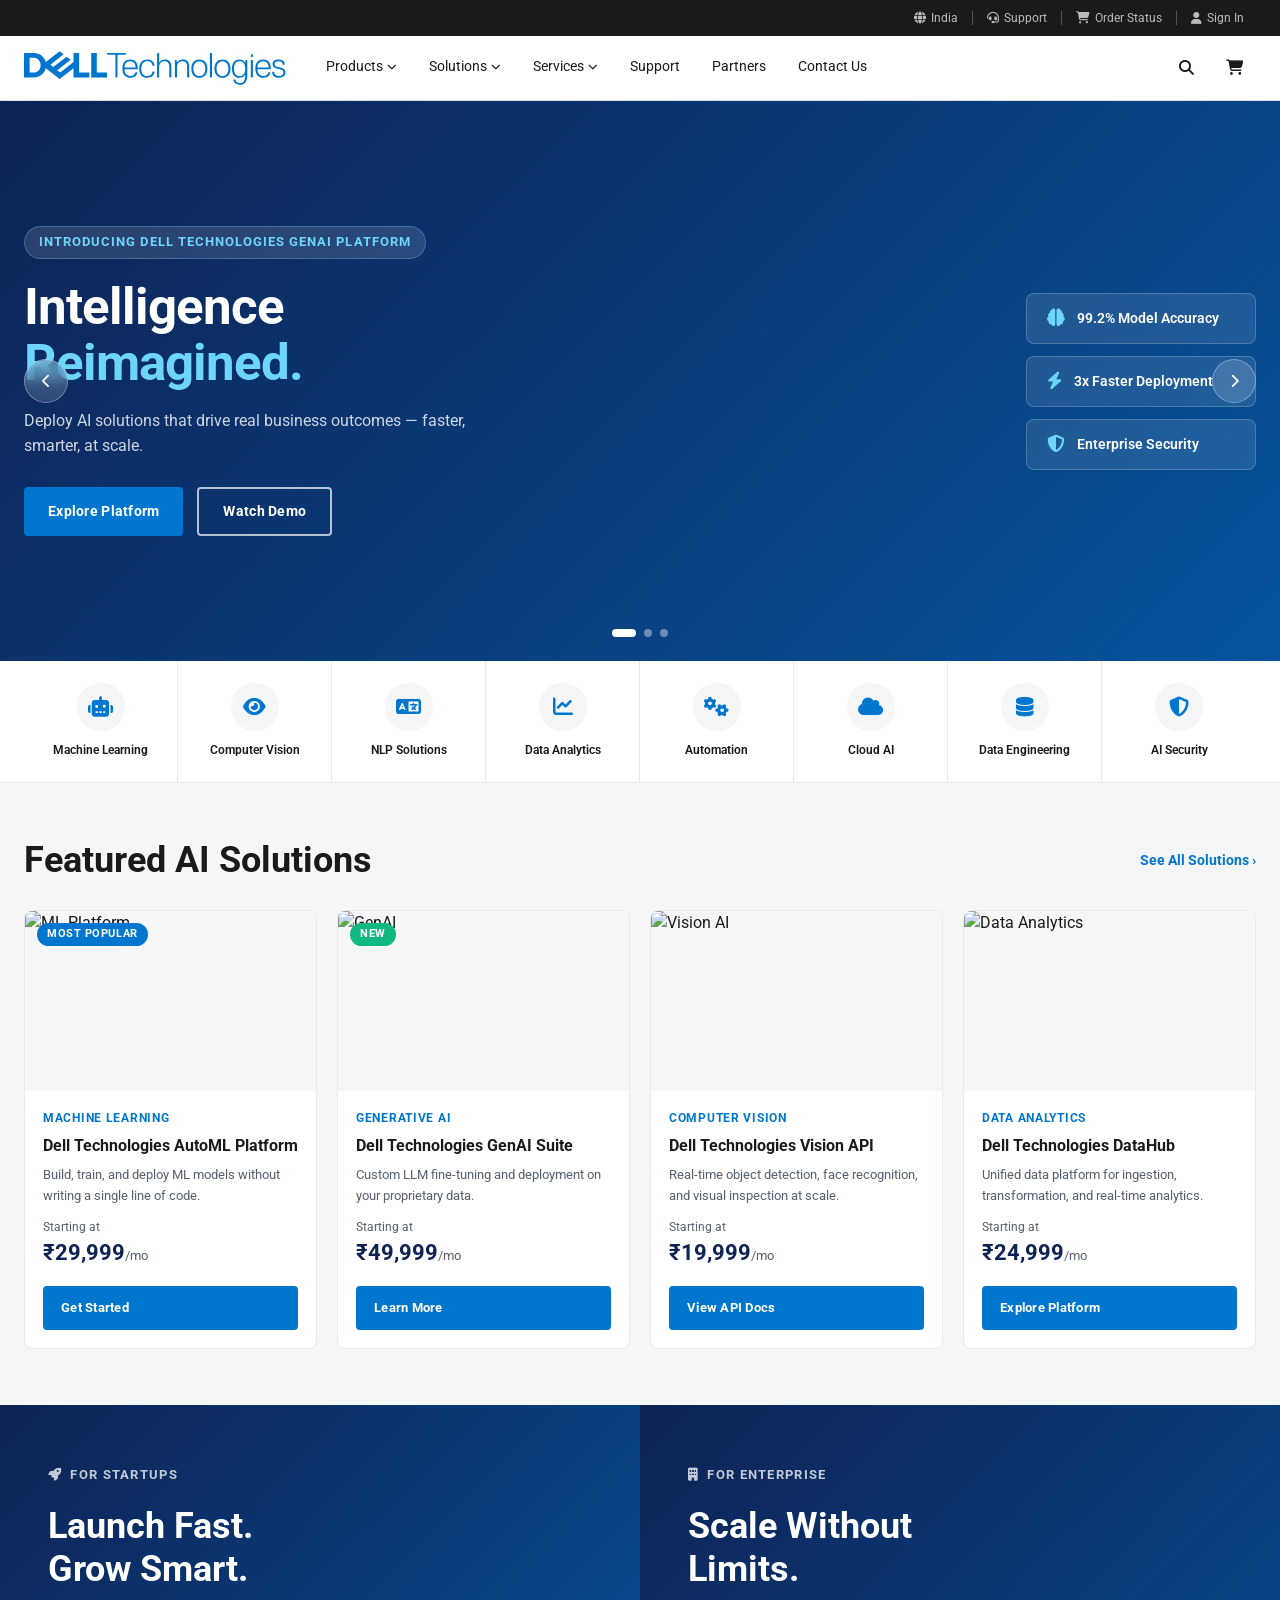
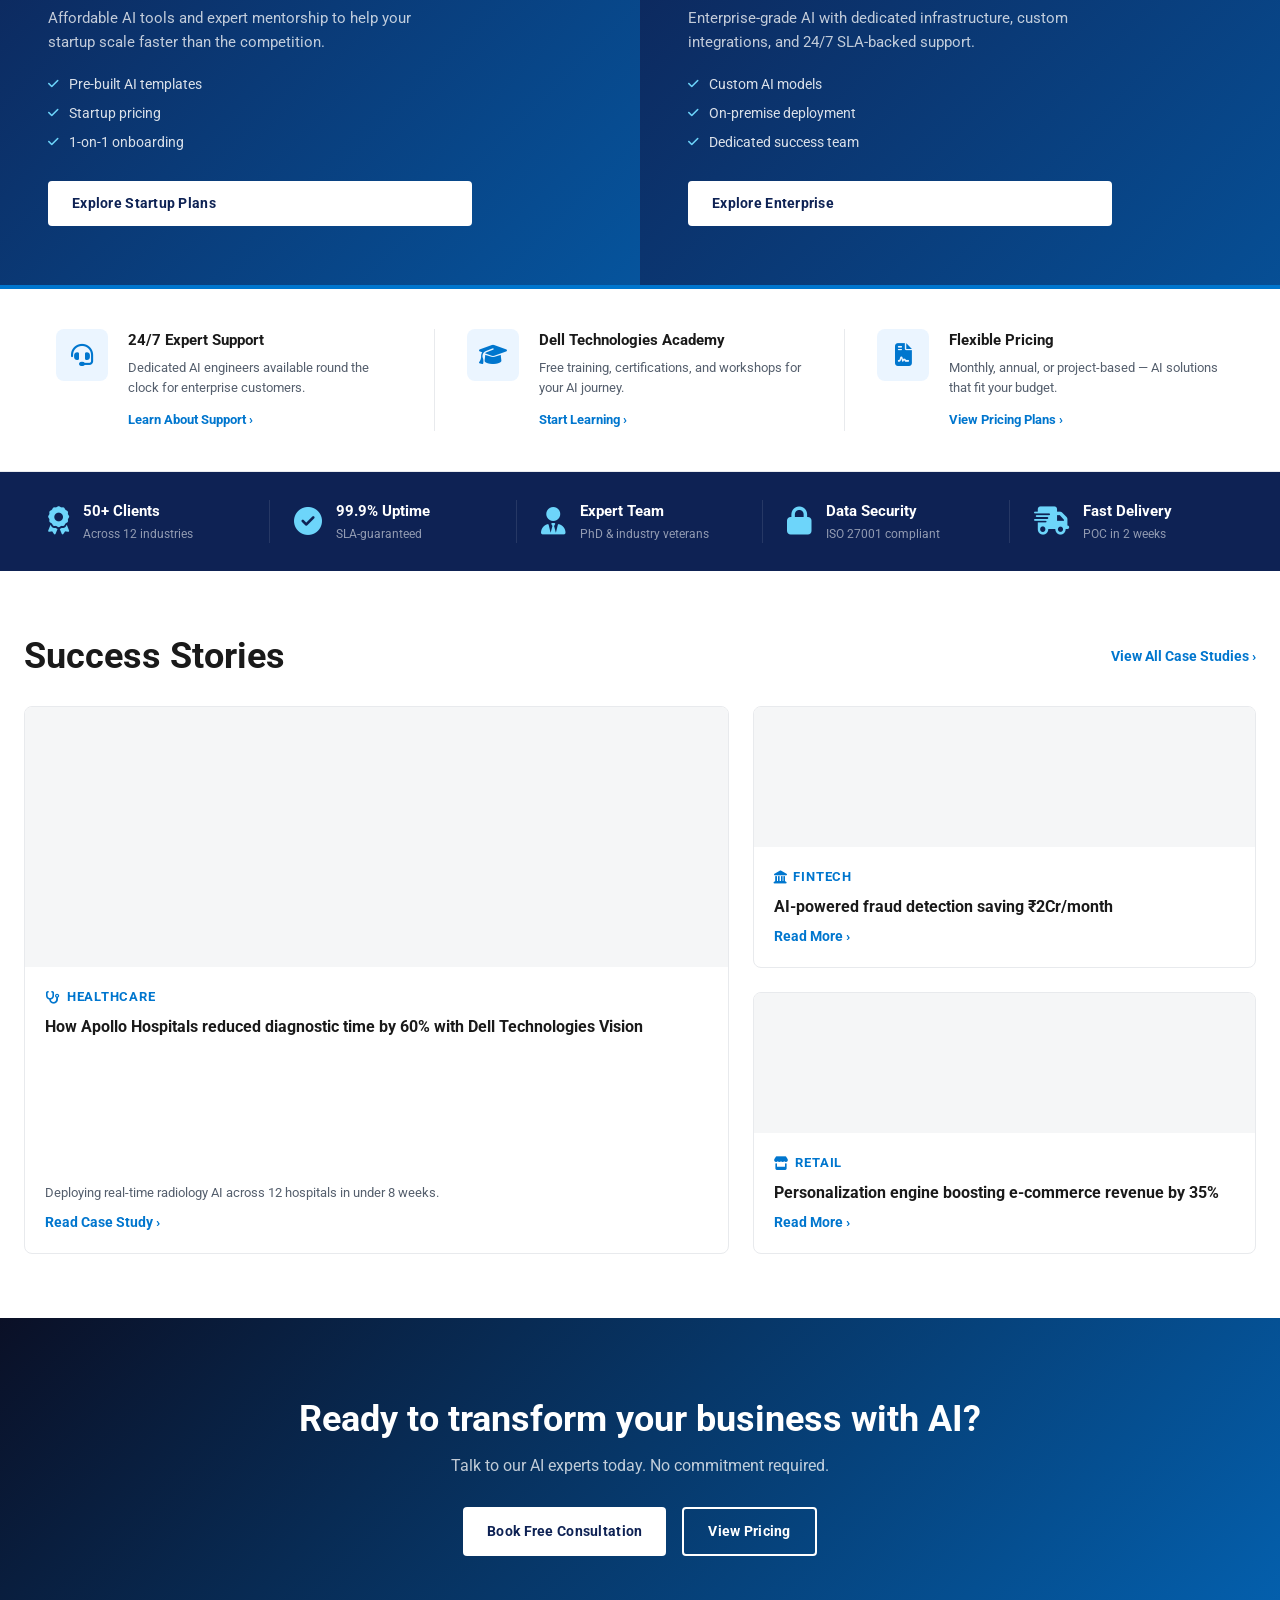
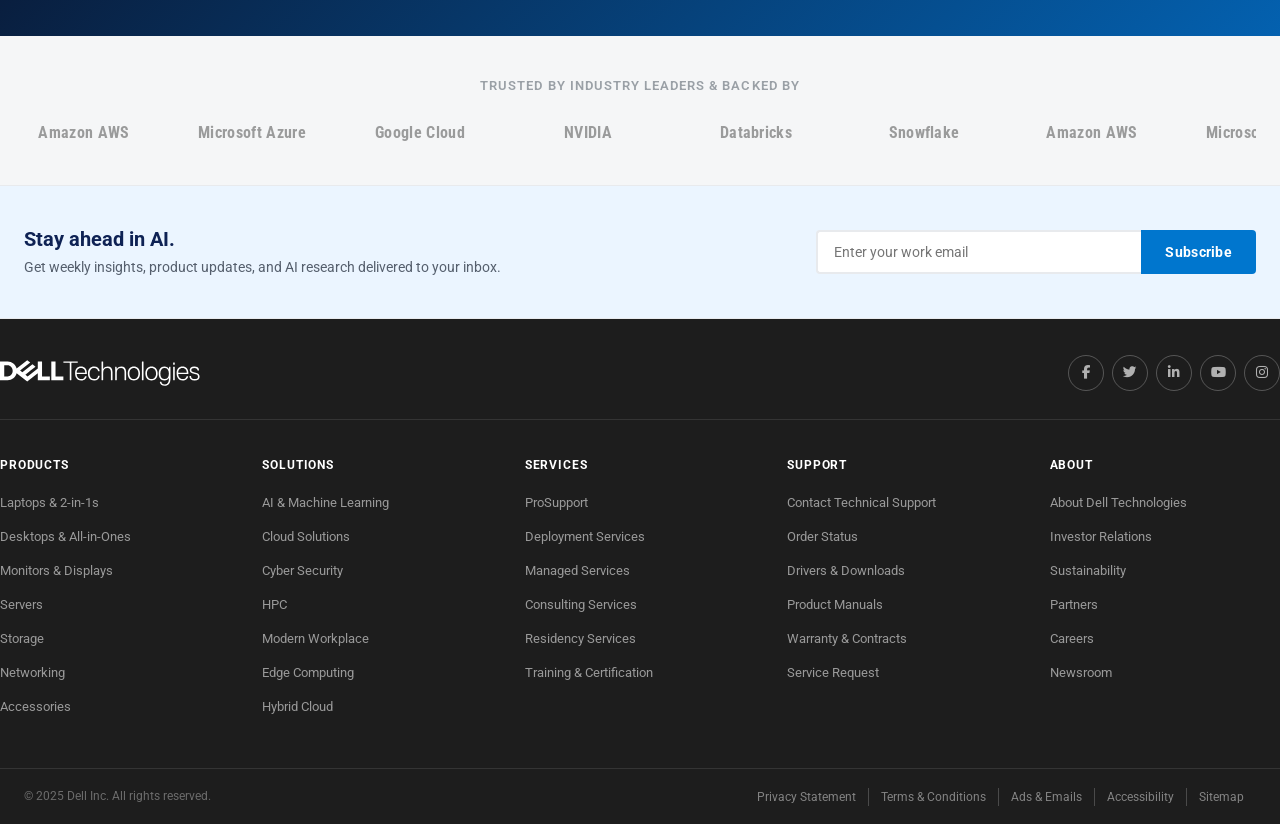
==== commit 6ae79928: "Redesign mobile nav drawer to match Dell's official mobile sidebar - Drawer header: X close button ·" ====
--- a/neaz-ai-labs.html
+++ b/neaz-ai-labs.html
@@ -273,15 +273,54 @@
   .trust-grid{grid-template-columns:repeat(3,1fr)}
   .ft-grid{grid-template-columns:repeat(3,1fr)}
 }
+/* ===== MOBILE NAV DRAWER (Dell-style) ===== */
+.mob-nav-hdr{display:none}
+.mob-nav-footer{display:none}
+
 @media(max-width:900px){
   .util-bar{display:none}
-  .main-nav{position:fixed;top:0;left:-100%;width:min(320px,85vw);height:100vh;height:100dvh;background:var(--white);z-index:999;overflow-y:auto;-webkit-overflow-scrolling:touch;transition:left var(--t);padding:calc(80px + env(safe-area-inset-top)) 0 calc(40px + env(safe-area-inset-bottom));padding-left:env(safe-area-inset-left);box-shadow:var(--shadow-lg)}
+
+  /* Drawer panel */
+  .main-nav{position:fixed;top:0;left:-100%;width:min(340px,88vw);height:100vh;height:100dvh;background:var(--white);z-index:999;overflow:hidden;transition:left .28s cubic-bezier(.4,0,.2,1);box-shadow:4px 0 32px rgba(0,0,0,.18);display:flex;flex-direction:column}
   .main-nav.open{left:0}
-  .nav-list{flex-direction:column;align-items:stretch}
-  .nav-link{height:auto;min-height:44px;padding:14px 24px;border-bottom:1px solid var(--gray-200)}
-  .mega{position:static;transform:none;min-width:100%;grid-template-columns:1fr;box-shadow:none;border:none;display:none;opacity:1;visibility:visible}
+
+  /* Drawer header */
+  .mob-nav-hdr{display:flex;align-items:center;justify-content:space-between;padding:0 8px 0 4px;height:calc(56px + env(safe-area-inset-top));padding-top:env(safe-area-inset-top);border-bottom:1px solid var(--gray-200);flex-shrink:0;background:var(--white);position:sticky;top:0;z-index:5}
+  .mob-close-btn{width:44px;height:44px;display:flex;align-items:center;justify-content:center;color:#1a1a1a;font-size:1.125rem;border-radius:50%;transition:background var(--t);flex-shrink:0}
+  .mob-close-btn:hover{background:var(--gray-100)}
+  .mob-nav-logo{display:flex;align-items:center;flex-shrink:0}
+  .mob-user-btn{width:44px;height:44px;display:flex;align-items:center;justify-content:center;color:#1a1a1a;font-size:1.25rem;border-radius:50%;transition:background var(--t);flex-shrink:0}
+  .mob-user-btn:hover{background:var(--gray-100)}
+
+  /* Scrollable nav items area */
+  .nav-list{flex-direction:column;align-items:stretch;flex:1;overflow-y:auto;-webkit-overflow-scrolling:touch;padding:4px 0}
+  .nav-item{height:auto;position:relative}
+  .nav-link{height:auto;min-height:52px;padding:0 20px;font-size:1.0625rem;font-weight:400;color:#1a1a1a;border-bottom:none;display:flex;align-items:center;justify-content:space-between;transition:background var(--t)}
+  .nav-link:active{background:var(--gray-100)}
+  /* Rotate down-chevron to face right on mobile */
+  .nav-link .fa-chevron-down{font-size:.7rem;color:#aaa;transform:rotate(-90deg);transition:transform var(--t);margin-left:auto}
+  .nav-item.open>.nav-link .fa-chevron-down{transform:rotate(0deg)}
+
+  /* Expanded mega — inline accordion */
+  .mega{position:static;transform:none;min-width:100%;grid-template-columns:1fr;box-shadow:none;border:none;border-top:1px solid var(--gray-200);display:none;opacity:1;visibility:visible;background:var(--gray-100)}
   .nav-item.open .mega{display:grid}
-  .mega-col{border-right:none;border-bottom:1px solid var(--gray-200)}
+  .mega-col{border-right:none;border-bottom:1px solid var(--gray-200);padding:18px 20px}
+  .mega-col h4{font-size:.7rem;color:#888;margin-bottom:10px}
+  .mega-col ul li a{padding:6px 0;display:block;font-size:.9rem;color:#333}
+
+  /* Mobile footer section */
+  .mob-nav-footer{display:flex;flex-direction:column;flex-shrink:0;padding-bottom:max(12px,env(safe-area-inset-bottom));background:var(--white)}
+  .mob-nav-div{height:1px;background:var(--gray-200);margin:0}
+  .mob-biz-link{display:block;padding:16px 20px;font-size:1rem;font-weight:700;color:#1a1a1a;transition:color var(--t)}
+  .mob-biz-link:hover{color:var(--blue)}
+  .mob-contact-link,.mob-region-link{display:flex;align-items:center;gap:14px;padding:14px 20px;font-size:.9375rem;color:#1a1a1a;min-height:48px;transition:background var(--t)}
+  .mob-region-link{justify-content:space-between}
+  .mob-region-left{display:flex;align-items:center;gap:14px}
+  .mob-contact-link i,.mob-region-left i{color:#666;font-size:1rem;width:18px;text-align:center}
+  .mob-chev{color:#aaa;font-size:.75rem}
+  .mob-contact-link:active,.mob-region-link:active{background:var(--gray-100)}
+
+  /* Other layout fixes */
   .hamburger{display:flex}
   .btn-cta-nav{display:none}
   .hero{height:480px}
@@ -390,6 +429,17 @@
     </a>
 
     <nav class="main-nav" id="mainNav">
+      <!-- Mobile drawer header: X · logo · user -->
+      <div class="mob-nav-hdr">
+        <button class="mob-close-btn" id="mobNavClose" aria-label="Close menu"><i class="fas fa-times"></i></button>
+        <a href="#" class="mob-nav-logo">
+          <svg xmlns="http://www.w3.org/2000/svg" viewBox="0 0 1017 132" width="130" height="17" aria-label="Dell Technologies" focusable="false">
+            <path fill="#0076CE" d="M1015 84.89c0-12.23-6.8-17.66-20.39-20.38-13.58-2.71-21.73-4.08-21.73-13.58 0-6.79 5.43-10.87 14.95-10.87 12.23 0 16.3 5.43 16.3 12.23l1.36 1.36h5.43l1.36-1.36c0-13.58-10.87-19.02-24.46-19.02-14.95 0-23.09 8.15-23.09 17.67 0 10.87 8.15 16.3 21.73 19.02 13.59 2.72 20.38 4.08 20.38 14.95 0 6.79-4.07 12.23-17.66 12.23-12.23 0-17.66-6.8-17.66-14.95l-1.36-1.36h-5.43l-1.36 1.36c0 12.23 9.51 21.74 25.81 21.74 17.66-.02 25.82-8.17 25.82-19.04m-58.42-13.58l1.35-1.36v-4.07c0-19.02-10.87-32.61-29.89-32.61s-29.89 13.59-29.89 32.61v2.71c0 19.02 9.51 35.32 31.25 35.32 19.02 0 25.81-12.23 27.17-20.38l-1.36-1.36h-5.43l-1.36 1.36c-2.72 8.15-8.15 13.59-19.02 13.59-17.67 0-23.1-16.3-23.1-24.45l1.36-1.36h48.92zm-8.15-6.8h-40.76l-1.36-1.36c0-9.51 5.43-23.09 21.74-23.09 16.3 0 21.74 13.58 21.74 23.09l-1.36 1.36zm-59.78 36.68V35.97l-1.36-1.36h-5.43l-1.36 1.36v65.22l1.36 1.36h5.43l1.36-1.36zm0-78.8v-8.15l-1.36-1.36h-5.43l-1.36 1.36v8.15l1.36 1.36h5.43l1.36-1.36zm-51.62 74.73c-13.59 0-21.74-9.51-21.74-28.53s8.15-28.53 21.74-28.53c13.58 0 21.73 9.51 21.73 28.53 0 19.01-8.15 28.53-21.73 28.53m21.73-4.08c0 17.66-4.08 31.25-20.38 31.25-12.23 0-16.3-5.43-17.66-12.23l-1.36-1.36h-5.43l-1.36 1.36c1.36 10.87 9.51 19.02 25.81 19.02 17.67 0 28.53-10.87 28.53-38.04V35.97l-1.36-1.36h-4.08l-1.36 1.36-1.36 8.16h-1.36c-2.71-5.43-9.51-10.87-21.74-10.87-19.02 0-28.53 14.95-28.53 35.33 0 20.37 9.51 35.32 28.53 35.32 12.23 0 19.02-5.43 21.74-10.87h1.37zm-88.3-52.98c13.58 0 23.09 10.87 23.09 28.53s-9.51 28.53-23.09 28.53c-13.59 0-23.1-10.87-23.1-28.53s9.51-28.53 23.1-28.53m0 63.85c17.66 0 31.24-12.23 31.24-35.32s-13.58-35.33-31.24-35.33c-17.67 0-31.25 12.23-31.25 35.33 0 23.09 13.59 35.32 31.25 35.32m-40.76-2.72V8.81l-1.36-1.36h-5.43l-1.36 1.36v92.39l1.36 1.36h5.43l1.36-1.37zm-48.9-61.13c13.58 0 23.09 10.87 23.09 28.53s-9.51 28.53-23.09 28.53c-13.59 0-23.1-10.87-23.1-28.53s9.51-28.53 23.1-28.53m0 63.85c17.66 0 31.25-12.23 31.25-35.32s-13.59-35.33-31.25-35.33-31.25 12.23-31.25 35.33c0 23.09 13.59 35.32 31.25 35.32m-39.4-2.72V60.43c0-17.66-9.51-27.17-24.45-27.17-9.51 0-17.67 4.08-21.74 10.87h-1.36l-1.35-8.16-1.36-1.36h-4.08l-1.36 1.36v65.22l1.36 1.36h5.44l1.35-1.36V64.51c0-14.95 6.8-24.45 21.74-24.45 10.87 0 17.66 6.79 17.66 20.37v40.76l1.36 1.36h5.43l1.36-1.36zm-69.29 0V60.43c0-17.66-9.51-27.17-24.45-27.17-9.51 0-17.66 4.08-21.74 10.87h-1.36V8.81l-1.36-1.36h-5.43l-1.36 1.36v92.39l1.36 1.36h5.43l1.36-1.36V64.51c0-14.95 6.8-24.45 21.74-24.45 10.87 0 17.66 6.79 17.66 20.37v40.76l1.36 1.36h5.44l1.35-1.36zm-116.83-32.6c0-19.02 9.51-28.53 23.09-28.53s19.02 8.15 20.37 16.3l1.36 1.36h5.44l1.36-1.36c-1.36-13.58-12.23-23.09-28.53-23.09-17.66 0-31.24 10.87-31.24 35.33 0 24.45 13.58 35.32 31.24 35.32 16.3 0 27.17-9.51 28.53-23.09l-1.36-1.36h-5.44l-1.36 1.36c-1.36 8.15-6.79 16.3-20.37 16.3-13.59-.01-23.09-9.53-23.09-28.54m-14.95 2.72l1.36-1.36v-4.07c0-19.02-10.87-32.61-29.9-32.61-19.01 0-29.89 13.59-29.89 32.61v2.71c0 19.02 9.51 35.32 31.25 35.32 19.02 0 25.81-12.23 27.17-20.38l-1.36-1.36h-5.43l-1.36 1.36c-2.71 8.15-8.15 13.59-19.02 13.59-17.66 0-23.09-16.3-23.09-24.45l1.36-1.36h48.91zm-8.15-6.8h-40.76l-1.36-1.36c0-9.51 5.43-23.09 21.73-23.09 16.31 0 21.74 13.58 21.74 23.09l-1.35 1.36zm-36.61-51.63V8.81l-1.36-1.36h-70.65l-1.36 1.36v4.08l1.36 1.36h29.89l1.36 1.36v85.59l1.36 1.36h5.43l1.36-1.36V15.6l1.36-1.36h29.89l1.36-1.36zM322.2 83.65v18.9h-61.35V7.45h21.6v76.2h39.75zm-283.65 18.9c22.13 0 40.73-15.12 46.03-35.58l53.8 42.03 53.77-42.01v35.56h61.35v-18.9h-39.75V7.45h-21.6v35.56L140.58 83.3l-11.53-9.01L153.73 55l26.88-21-15.34-12-51.58 40.3-11.53-9.01L153.73 13 138.38 1l-53.8 42.03c-5.3-20.46-23.9-35.58-46.03-35.58H0v95.1h38.55zM21.6 83.65v-57.3h16.95C52.88 26.35 64.5 39.18 64.5 55S52.88 83.65 38.55 83.65H21.6z"/>
+          </svg>
+        </a>
+        <a href="#" class="mob-user-btn" aria-label="Sign in"><i class="far fa-user-circle"></i></a>
+      </div>
+
       <ul class="nav-list">
         <li class="nav-item has-mega">
           <a href="#" class="nav-link">Products <i class="fas fa-chevron-down"></i></a>
@@ -420,6 +470,18 @@
         <li class="nav-item"><a href="#" class="nav-link">Partners</a></li>
         <li class="nav-item"><a href="#" class="nav-link">Contact Us</a></li>
       </ul>
+
+      <!-- Mobile-only footer items (Dell Premier, Contact, Region) -->
+      <div class="mob-nav-footer">
+        <div class="mob-nav-div"></div>
+        <a href="#" class="mob-biz-link">Dell Premier for Business</a>
+        <div class="mob-nav-div"></div>
+        <a href="#" class="mob-contact-link"><i class="fas fa-headset"></i>Contact Us</a>
+        <a href="#" class="mob-region-link">
+          <span class="mob-region-left"><i class="fas fa-globe"></i>IN / EN</span>
+          <i class="fas fa-chevron-right mob-chev"></i>
+        </a>
+      </div>
     </nav>
 
     <div class="nav-actions">
@@ -759,9 +821,11 @@
 
 // Mobile nav
 const hbg=document.getElementById('hbg'),nav=document.getElementById('mainNav'),ov=document.getElementById('mobOverlay');
+const mobClose=document.getElementById('mobNavClose');
 function openNav(){nav.classList.add('open');ov.classList.add('active');document.body.style.overflow='hidden';document.documentElement.style.overflow='hidden';}
 function closeNav(){nav.classList.remove('open');ov.classList.remove('active');document.body.style.overflow='';document.documentElement.style.overflow='';document.querySelectorAll('.nav-item.open').forEach(e=>e.classList.remove('open'));}
 hbg.onclick=()=>nav.classList.contains('open')?closeNav():openNav();
+if(mobClose)mobClose.onclick=closeNav;
 ov.onclick=closeNav;
 document.querySelectorAll('.nav-item.has-mega .nav-link').forEach(l=>l.addEventListener('click',function(e){if(innerWidth<=900){e.preventDefault();this.closest('.nav-item').classList.toggle('open');}}));
 
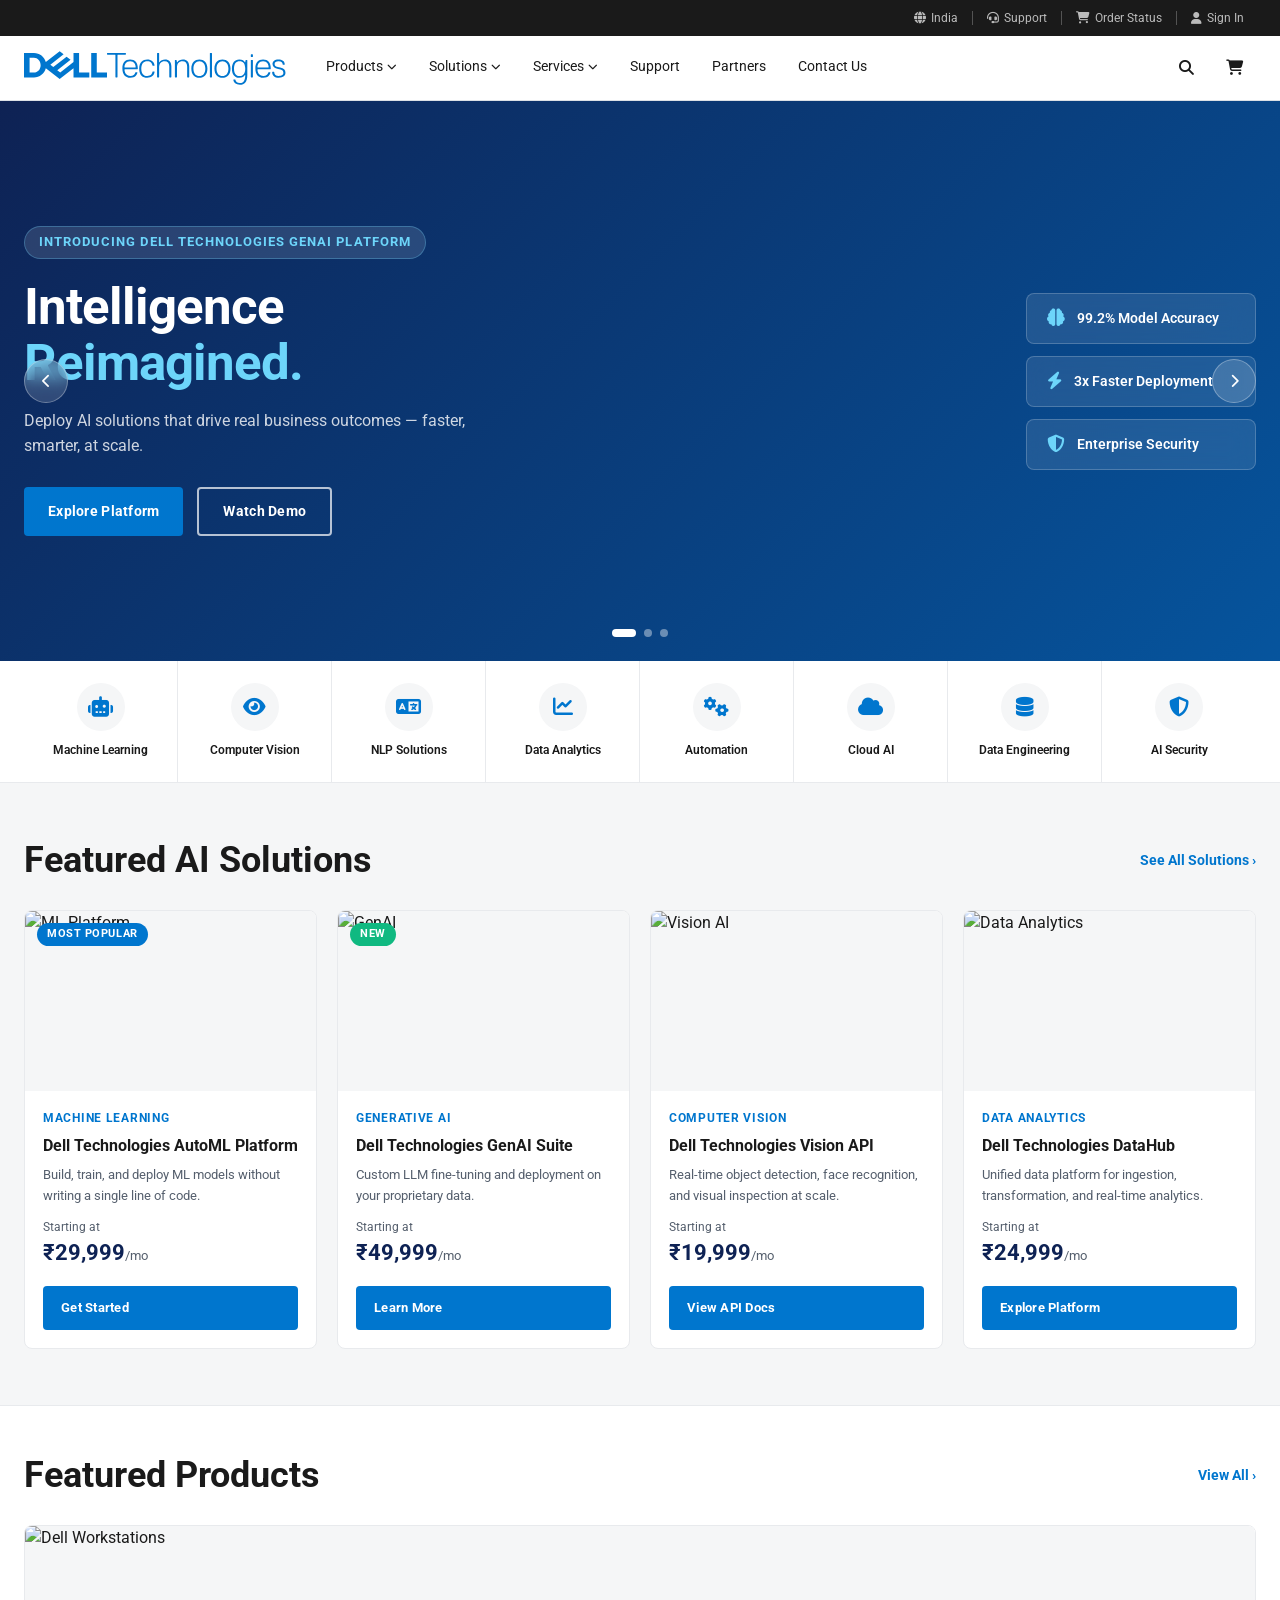
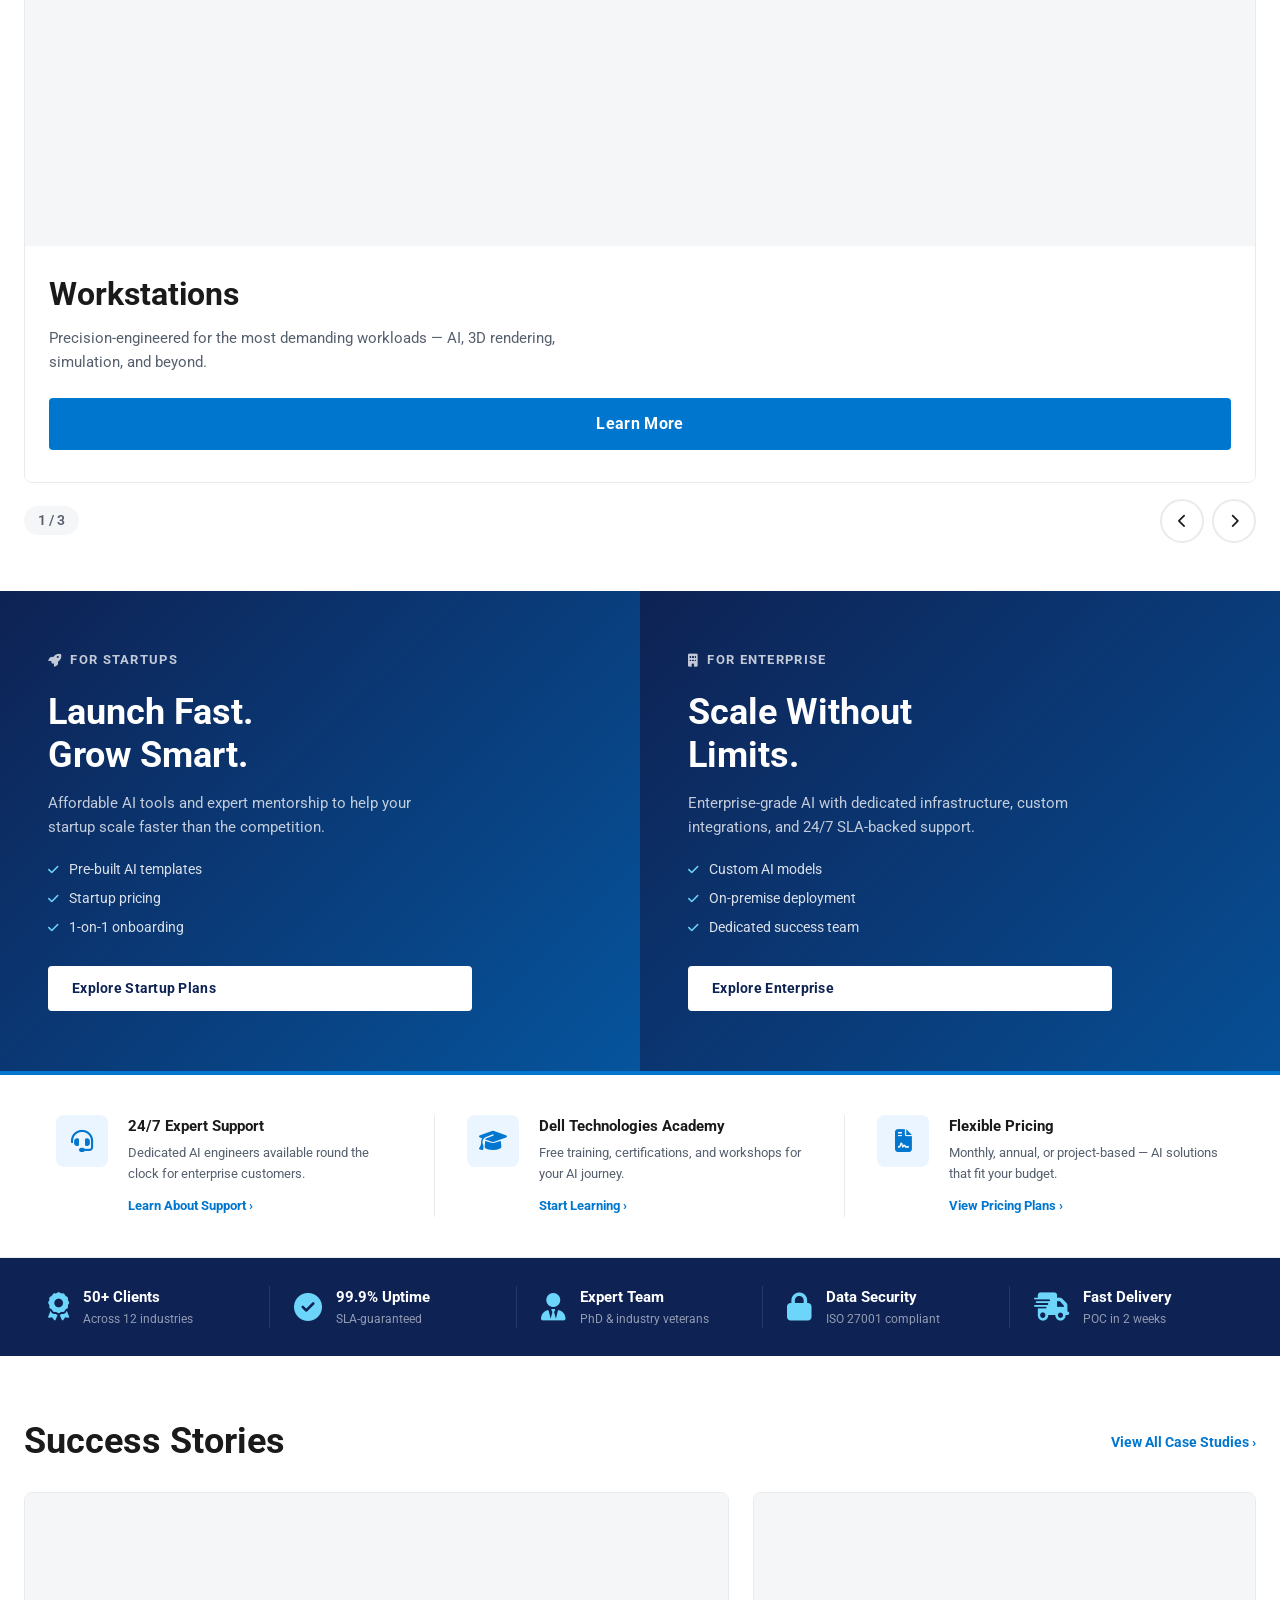
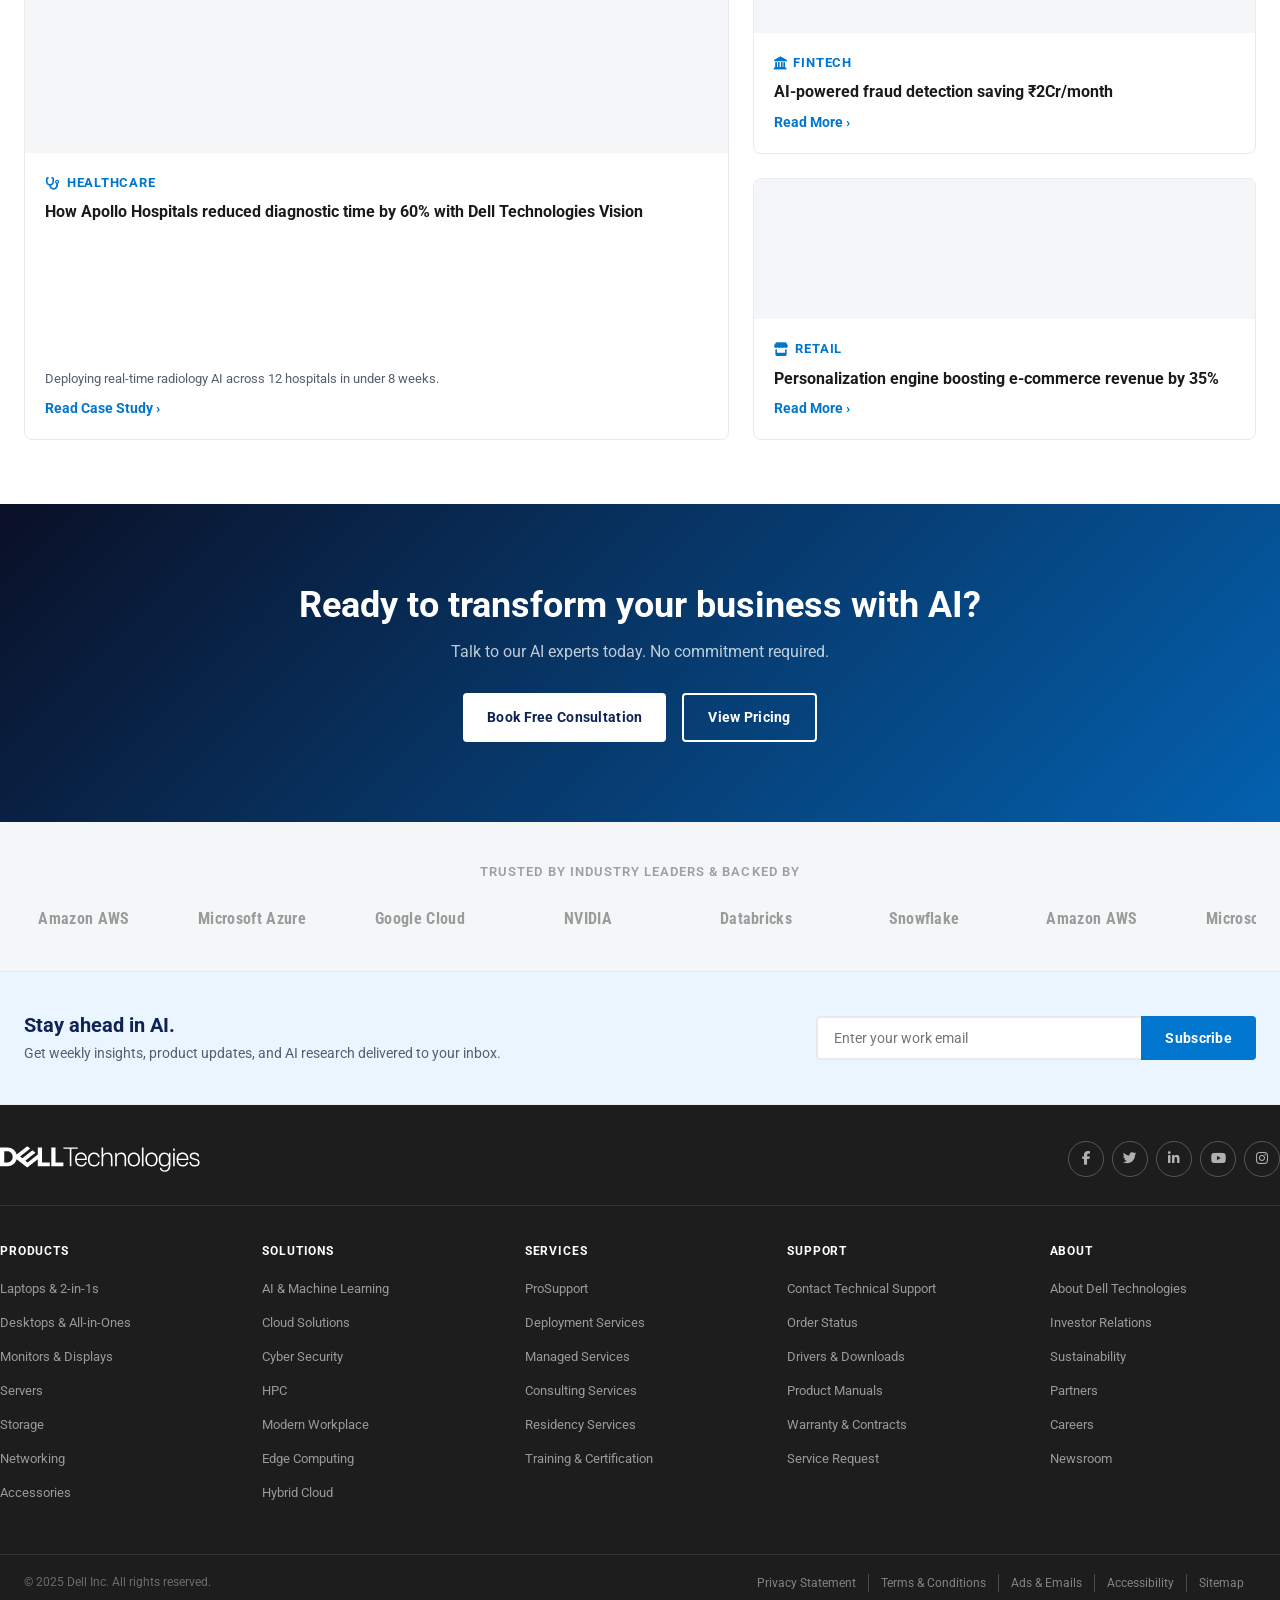
==== commit b881b4e0: "Add Workstations product showcase carousel section - 3-slide product carousel: Workstations, PowerEd" ====
--- a/neaz-ai-labs.html
+++ b/neaz-ai-labs.html
@@ -265,6 +265,23 @@
 .ft-legal a:hover{color:rgba(255,255,255,.9)}
 .mob-overlay{display:none;position:fixed;inset:0;background:rgba(0,0,0,.5);z-index:998}
 .mob-overlay.active{display:block}
+
+/* ===== WORKSTATIONS SHOWCASE ===== */
+.ws-showcase{padding:48px 0;background:var(--white);border-top:1px solid var(--gray-200)}
+.ws-carousel{position:relative;overflow:hidden;border-radius:var(--rl);border:1px solid var(--gray-200)}
+.ws-card{display:none;flex-direction:column;background:var(--white)}
+.ws-card.active{display:flex}
+.ws-img-wrap{width:100%;overflow:hidden;background:var(--gray-100);max-height:320px;display:flex;align-items:center;justify-content:center}
+.ws-img-wrap img{width:100%;height:320px;object-fit:cover}
+.ws-body{padding:28px 24px 32px}
+.ws-title{font-size:clamp(1.5rem,3vw,2rem);font-weight:700;color:var(--text);margin-bottom:10px}
+.ws-desc{font-size:.9375rem;color:var(--text-light);margin-bottom:24px;line-height:1.6;max-width:560px}
+.ws-btn{width:100%;justify-content:center;font-size:1rem;padding:.875rem 1.5rem}
+.ws-controls{display:flex;align-items:center;justify-content:space-between;margin-top:16px}
+.ws-counter{font-size:.875rem;color:var(--text-light);font-weight:600;background:var(--gray-100);padding:4px 14px;border-radius:20px}
+.ws-arrows{display:flex;gap:8px}
+.ws-arr{width:44px;height:44px;border-radius:50%;border:2px solid var(--gray-200);background:var(--white);color:#1a1a1a;font-size:.875rem;display:flex;align-items:center;justify-content:center;transition:border-color var(--t),background var(--t),color var(--t);cursor:pointer;touch-action:manipulation}
+.ws-arr:hover{border-color:var(--blue);color:var(--blue);background:#f0f7ff}
 
 /* ===== RESPONSIVE ===== */
 @media(max-width:1100px){
@@ -591,6 +608,56 @@
   </div>
 </section>
 
+<!-- Workstations Showcase -->
+<section class="ws-showcase">
+  <div class="container">
+    <div class="sec-hdr"><h2>Featured Products</h2><a href="#" class="see-all">View All &rsaquo;</a></div>
+    <div class="ws-carousel" id="wsCarousel">
+      <!-- Slide 1: Workstations -->
+      <div class="ws-card">
+        <div class="ws-img-wrap">
+          <img src="https://images.unsplash.com/photo-1593642632559-0c6d3fc62b89?w=800&q=80" alt="Dell Workstations" loading="lazy"/>
+        </div>
+        <div class="ws-body">
+          <h3 class="ws-title">Workstations</h3>
+          <p class="ws-desc">Precision-engineered for the most demanding workloads — AI, 3D rendering, simulation, and beyond.</p>
+          <a href="#" class="btn btn-primary ws-btn">Learn More</a>
+        </div>
+      </div>
+      <!-- Slide 2: Servers -->
+      <div class="ws-card">
+        <div class="ws-img-wrap">
+          <img src="https://images.unsplash.com/photo-1558494949-ef010cbdcc31?w=800&q=80" alt="Dell Servers" loading="lazy"/>
+        </div>
+        <div class="ws-body">
+          <h3 class="ws-title">PowerEdge Servers</h3>
+          <p class="ws-desc">Industry-leading server infrastructure built to power AI, cloud, and enterprise applications at any scale.</p>
+          <a href="#" class="btn btn-primary ws-btn">Learn More</a>
+        </div>
+      </div>
+      <!-- Slide 3: Laptops -->
+      <div class="ws-card">
+        <div class="ws-img-wrap">
+          <img src="https://images.unsplash.com/photo-1496181133206-80ce9b88a853?w=800&q=80" alt="Dell Laptops" loading="lazy"/>
+        </div>
+        <div class="ws-body">
+          <h3 class="ws-title">Laptops &amp; 2-in-1s</h3>
+          <p class="ws-desc">From ultrabooks to powerhouse mobile workstations — designed for productivity on the move.</p>
+          <a href="#" class="btn btn-primary ws-btn">Learn More</a>
+        </div>
+      </div>
+    </div>
+    <!-- Carousel controls -->
+    <div class="ws-controls">
+      <span class="ws-counter" id="wsCounter">1 / 3</span>
+      <div class="ws-arrows">
+        <button class="ws-arr" id="wsPrev" aria-label="Previous"><i class="fas fa-chevron-left"></i></button>
+        <button class="ws-arr" id="wsNext" aria-label="Next"><i class="fas fa-chevron-right"></i></button>
+      </div>
+    </div>
+  </div>
+</section>
+
 <!-- Audience Split -->
 <section>
   <div class="audience-grid">
@@ -836,6 +903,23 @@
 document.addEventListener('keydown',e=>{if(e.key==='Escape')sb.classList.remove('open');});
 
 
+// Workstations carousel
+(function(){
+  const cards=document.querySelectorAll('.ws-card');
+  const counter=document.getElementById('wsCounter');
+  const total=cards.length;
+  let idx=0;
+  function wsShow(n){cards[idx].classList.remove('active');idx=(n+total)%total;cards[idx].classList.add('active');counter.textContent=(idx+1)+' / '+total;}
+  cards[0].classList.add('active');
+  document.getElementById('wsNext').onclick=()=>wsShow(idx+1);
+  document.getElementById('wsPrev').onclick=()=>wsShow(idx-1);
+  // Swipe support
+  let st=0;
+  const c=document.getElementById('wsCarousel');
+  c.addEventListener('touchstart',e=>{st=e.touches[0].clientX;},{passive:true});
+  c.addEventListener('touchend',e=>{const d=e.changedTouches[0].clientX-st;if(Math.abs(d)>40)d<0?wsShow(idx+1):wsShow(idx-1);},{passive:true});
+})();
+
 // Scroll reveal
 const obs=new IntersectionObserver(es=>es.forEach(e=>{if(e.isIntersecting){e.target.classList.add('visible');obs.unobserve(e.target);}}),{threshold:.12,rootMargin:'0px 0px -40px 0px'});
 document.querySelectorAll('.cat-card,.feat-card,.strip-item,.trust-item,.ed-card,.aud-content').forEach((el,i)=>{el.classList.add('reveal');if(i%4===1)el.classList.add('d1');if(i%4===2)el.classList.add('d2');if(i%4===3)el.classList.add('d3');obs.observe(el);});
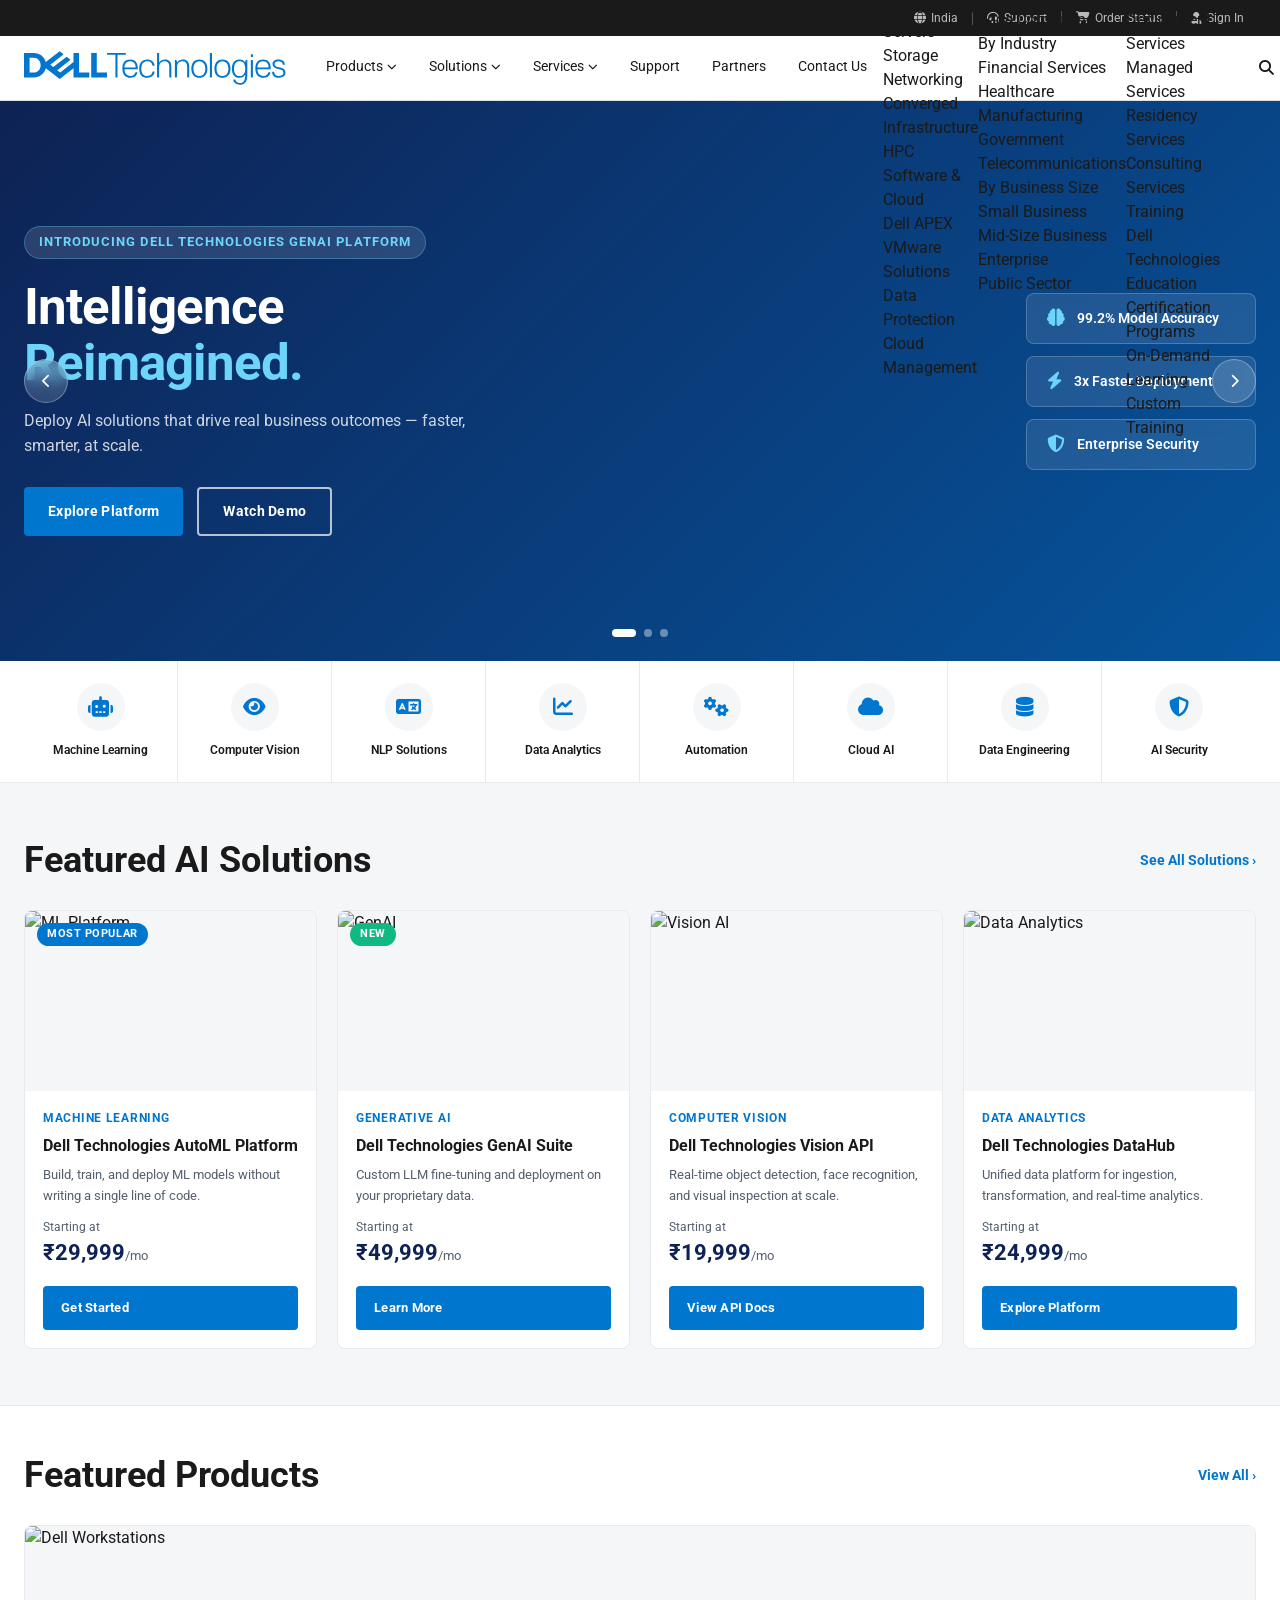
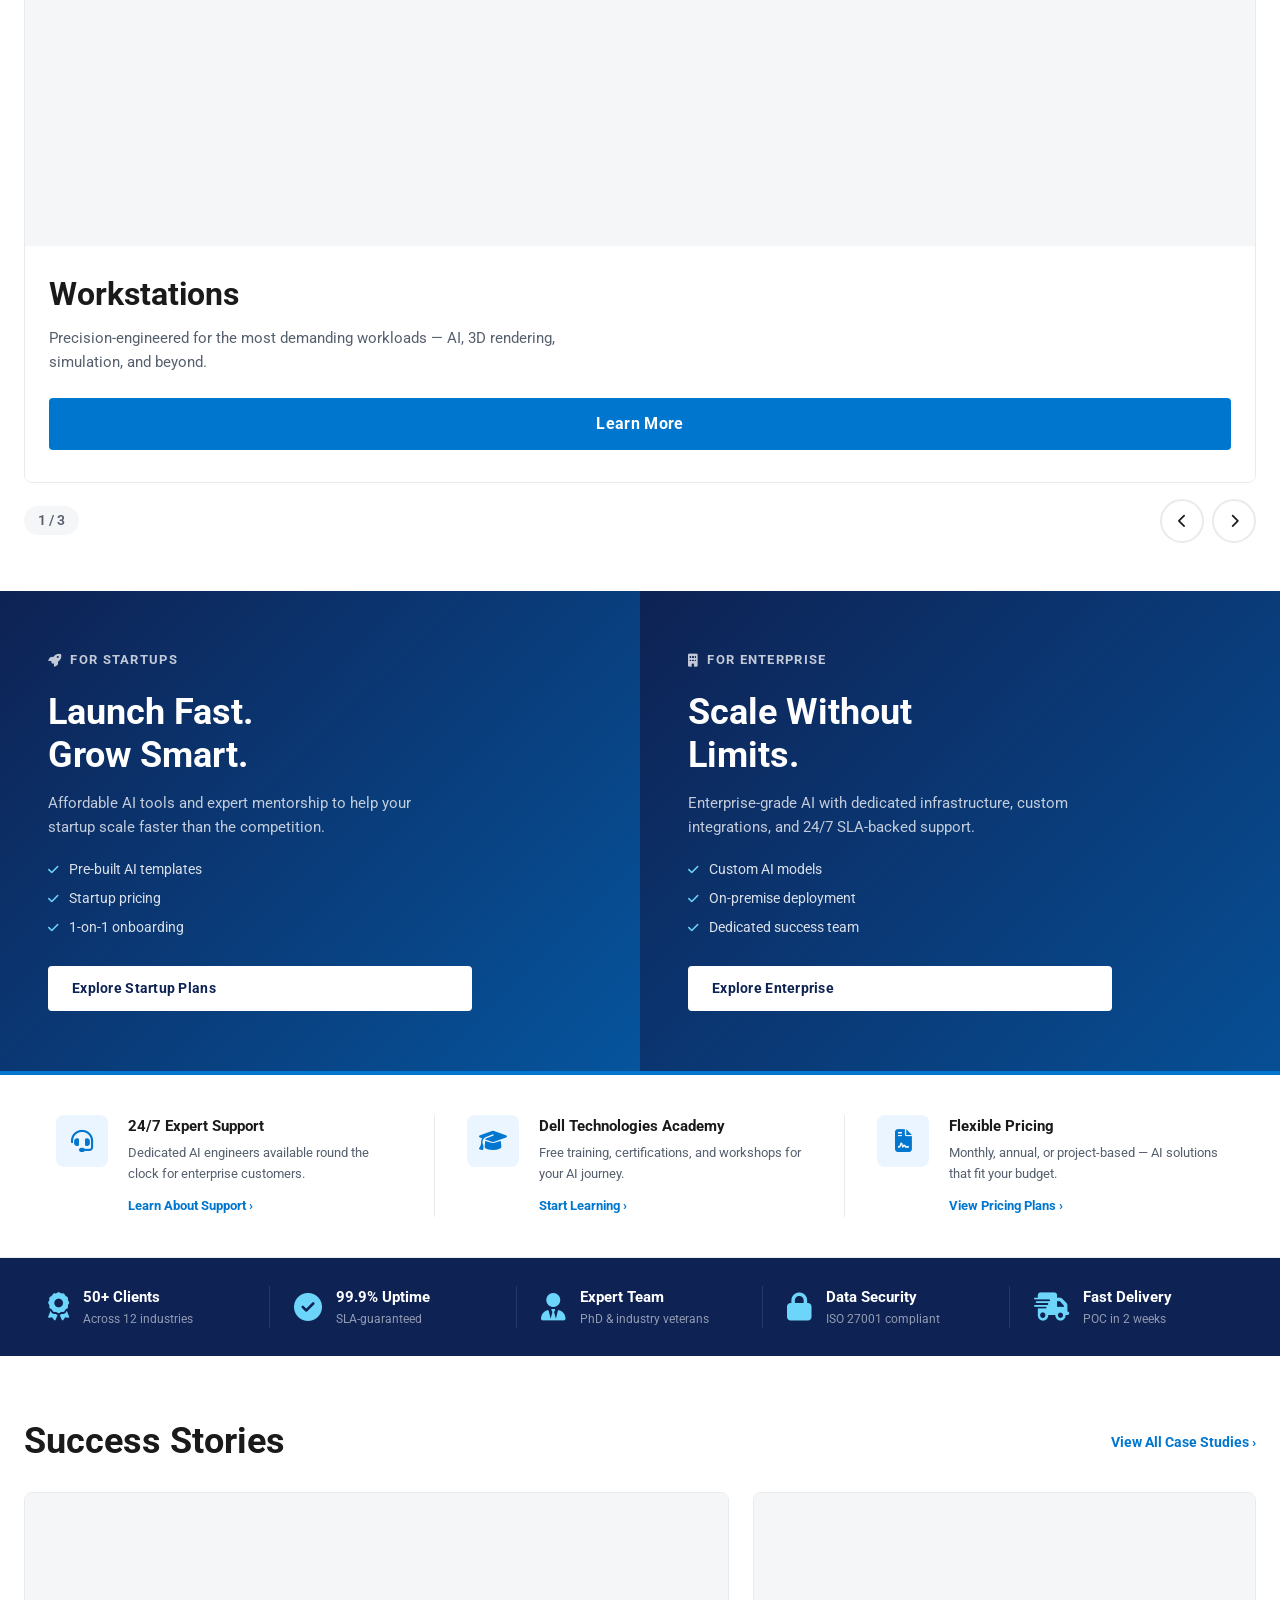
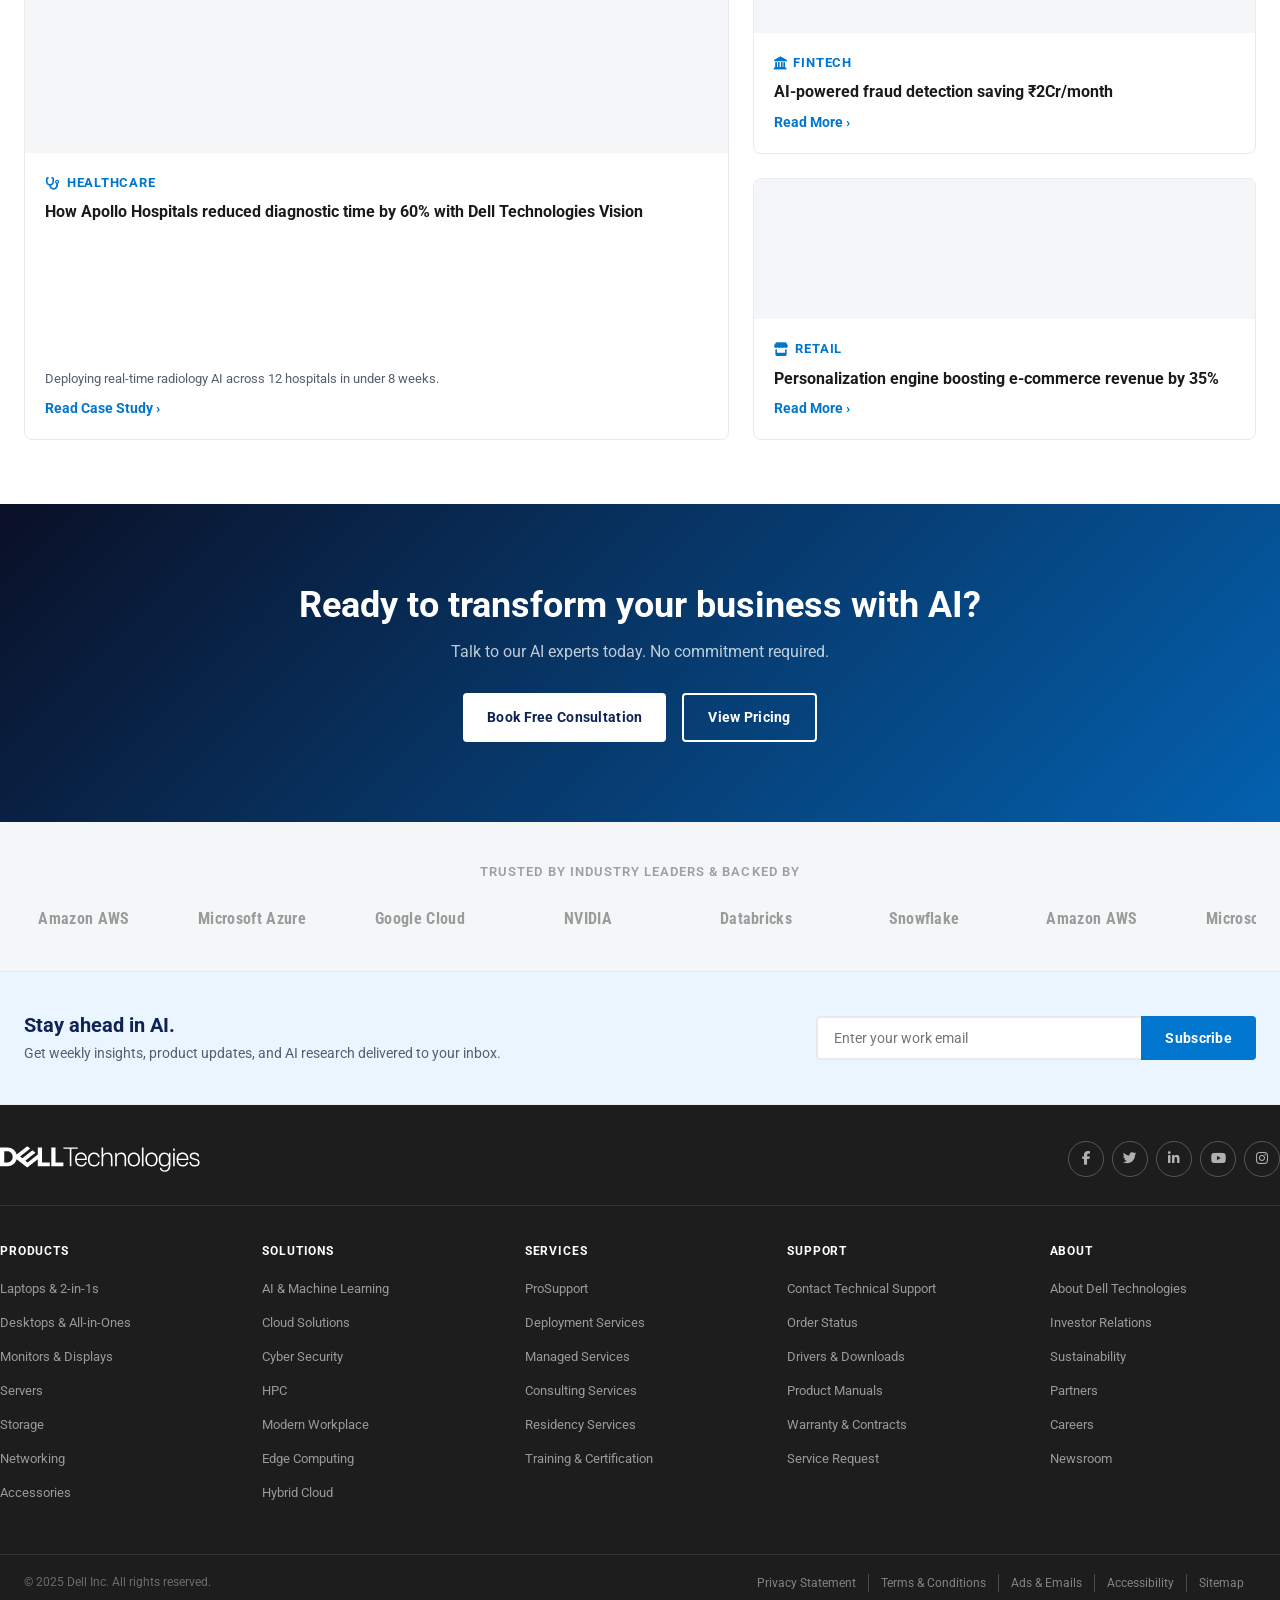
==== commit 59d59487: "Implement Dell exact two-panel mobile sidebar navigation - L1 (top-level): clean list with right che" ====
--- a/neaz-ai-labs.html
+++ b/neaz-ai-labs.html
@@ -290,54 +290,65 @@
   .trust-grid{grid-template-columns:repeat(3,1fr)}
   .ft-grid{grid-template-columns:repeat(3,1fr)}
 }
-/* ===== MOBILE NAV DRAWER (Dell-style) ===== */
+/* ===== MOBILE NAV DRAWER (Dell exact two-panel) ===== */
 .mob-nav-hdr{display:none}
 .mob-nav-footer{display:none}
+.mob-l1{display:contents}/* desktop: transparent wrapper */
 
 @media(max-width:900px){
   .util-bar{display:none}
 
-  /* Drawer panel */
-  .main-nav{position:fixed;top:0;left:-100%;width:min(340px,88vw);height:100vh;height:100dvh;background:var(--white);z-index:999;overflow:hidden;transition:left .28s cubic-bezier(.4,0,.2,1);box-shadow:4px 0 32px rgba(0,0,0,.18);display:flex;flex-direction:column}
+  /* ── Outer drawer container ── */
+  .main-nav{position:fixed;top:0;left:-100%;width:min(360px,90vw);height:100vh;height:100dvh;background:var(--white);z-index:999;overflow:hidden;transition:left .3s cubic-bezier(.4,0,.2,1);box-shadow:4px 0 40px rgba(0,0,0,.22)}
   .main-nav.open{left:0}
 
-  /* Drawer header */
-  .mob-nav-hdr{display:flex;align-items:center;justify-content:space-between;padding:0 8px 0 4px;height:calc(56px + env(safe-area-inset-top));padding-top:env(safe-area-inset-top);border-bottom:1px solid var(--gray-200);flex-shrink:0;background:var(--white);position:sticky;top:0;z-index:5}
-  .mob-close-btn{width:44px;height:44px;display:flex;align-items:center;justify-content:center;color:#1a1a1a;font-size:1.125rem;border-radius:50%;transition:background var(--t);flex-shrink:0}
-  .mob-close-btn:hover{background:var(--gray-100)}
+  /* ── L1 panel (the top-level list) ── */
+  .mob-l1{display:flex;flex-direction:column;position:absolute;inset:0;transition:transform .3s cubic-bezier(.4,0,.2,1);overflow:hidden}
+  .mob-l1.shifted{transform:translateX(-100%)}
+
+  /* ── Shared drawer header ── */
+  .mob-nav-hdr{display:flex;align-items:center;justify-content:space-between;padding:0 6px;height:calc(56px + env(safe-area-inset-top));padding-top:env(safe-area-inset-top);border-bottom:1px solid var(--gray-200);flex-shrink:0;background:var(--white);z-index:5}
+  .mob-close-btn,.mob-back-btn{width:44px;height:44px;display:flex;align-items:center;justify-content:center;color:#1a1a1a;font-size:1.1rem;border-radius:50%;transition:background var(--t);flex-shrink:0;touch-action:manipulation}
+  .mob-close-btn:active,.mob-back-btn:active{background:var(--gray-100)}
   .mob-nav-logo{display:flex;align-items:center;flex-shrink:0}
   .mob-user-btn{width:44px;height:44px;display:flex;align-items:center;justify-content:center;color:#1a1a1a;font-size:1.25rem;border-radius:50%;transition:background var(--t);flex-shrink:0}
-  .mob-user-btn:hover{background:var(--gray-100)}
-
-  /* Scrollable nav items area */
+  .mob-user-btn:active{background:var(--gray-100)}
+
+  /* ── L1 nav list ── */
   .nav-list{flex-direction:column;align-items:stretch;flex:1;overflow-y:auto;-webkit-overflow-scrolling:touch;padding:4px 0}
-  .nav-item{height:auto;position:relative}
-  .nav-link{height:auto;min-height:52px;padding:0 20px;font-size:1.0625rem;font-weight:400;color:#1a1a1a;border-bottom:none;display:flex;align-items:center;justify-content:space-between;transition:background var(--t)}
+  .nav-item{height:auto}
+  .nav-link{height:auto;min-height:52px;padding:0 20px;font-size:1.0625rem;font-weight:400;color:#1a1a1a;border-bottom:none;display:flex;align-items:center;justify-content:space-between;transition:background var(--t);gap:12px}
   .nav-link:active{background:var(--gray-100)}
-  /* Rotate down-chevron to face right on mobile */
-  .nav-link .fa-chevron-down{font-size:.7rem;color:#aaa;transform:rotate(-90deg);transition:transform var(--t);margin-left:auto}
-  .nav-item.open>.nav-link .fa-chevron-down{transform:rotate(0deg)}
-
-  /* Expanded mega — inline accordion */
-  .mega{position:static;transform:none;min-width:100%;grid-template-columns:1fr;box-shadow:none;border:none;border-top:1px solid var(--gray-200);display:none;opacity:1;visibility:visible;background:var(--gray-100)}
-  .nav-item.open .mega{display:grid}
-  .mega-col{border-right:none;border-bottom:1px solid var(--gray-200);padding:18px 20px}
-  .mega-col h4{font-size:.7rem;color:#888;margin-bottom:10px}
-  .mega-col ul li a{padding:6px 0;display:block;font-size:.9rem;color:#333}
-
-  /* Mobile footer section */
+  .nav-link .fa-chevron-down{font-size:.7rem;color:#aaa;transform:rotate(-90deg);flex-shrink:0}
+
+  /* Hide desktop mega on mobile — sub-panels handle it */
+  .mega{display:none!important}
+
+  /* ── L1 footer section ── */
   .mob-nav-footer{display:flex;flex-direction:column;flex-shrink:0;padding-bottom:max(12px,env(safe-area-inset-bottom));background:var(--white)}
-  .mob-nav-div{height:1px;background:var(--gray-200);margin:0}
-  .mob-biz-link{display:block;padding:16px 20px;font-size:1rem;font-weight:700;color:#1a1a1a;transition:color var(--t)}
-  .mob-biz-link:hover{color:var(--blue)}
+  .mob-nav-div{height:1px;background:var(--gray-200)}
+  .mob-biz-link{display:block;padding:16px 20px;font-size:1rem;font-weight:700;color:#1a1a1a;transition:background var(--t)}
+  .mob-biz-link:active{background:var(--gray-100)}
   .mob-contact-link,.mob-region-link{display:flex;align-items:center;gap:14px;padding:14px 20px;font-size:.9375rem;color:#1a1a1a;min-height:48px;transition:background var(--t)}
   .mob-region-link{justify-content:space-between}
   .mob-region-left{display:flex;align-items:center;gap:14px}
-  .mob-contact-link i,.mob-region-left i{color:#666;font-size:1rem;width:18px;text-align:center}
+  .mob-contact-link i,.mob-region-left i{color:#555;font-size:1rem;width:20px;text-align:center}
   .mob-chev{color:#aaa;font-size:.75rem}
   .mob-contact-link:active,.mob-region-link:active{background:var(--gray-100)}
 
-  /* Other layout fixes */
+  /* ── L2 sub-panel ── */
+  .mob-subpanel{position:absolute;inset:0;background:var(--white);transform:translateX(100%);transition:transform .3s cubic-bezier(.4,0,.2,1);display:flex;flex-direction:column;overflow:hidden;z-index:2}
+  .mob-subpanel.sp-active{transform:translateX(0)}
+  .mob-sp-hdr{display:flex;align-items:center;justify-content:space-between;padding:0 6px;height:calc(56px + env(safe-area-inset-top));padding-top:env(safe-area-inset-top);border-bottom:1px solid var(--gray-200);flex-shrink:0}
+  .mob-sp-title{font-size:1rem;font-weight:600;color:#1a1a1a;flex:1;text-align:center;padding:0 8px}
+  .mob-sp-body{flex:1;overflow-y:auto;-webkit-overflow-scrolling:touch}
+  .mob-subsection{border-bottom:1px solid var(--gray-200)}
+  .mob-subsec-hdr{font-size:.7rem;font-weight:700;letter-spacing:.09em;text-transform:uppercase;color:#888;padding:16px 20px 10px;border-bottom:1px solid var(--gray-200)}
+  .mob-subsection ul{padding:4px 0}
+  .mob-subsection ul li a{display:block;padding:13px 20px;font-size:1rem;color:#1a1a1a;transition:background var(--t);white-space:normal;word-break:normal}
+  .mob-subsection ul li a:active{background:var(--gray-100)}
+
+  /* ── Other layout fixes ── */
   .hamburger{display:flex}
   .btn-cta-nav{display:none}
   .hero{height:480px}
@@ -446,8 +457,10 @@
     </a>
 
     <nav class="main-nav" id="mainNav">
-      <!-- Mobile drawer header: X · logo · user -->
-      <div class="mob-nav-hdr">
+      <!-- L1: Top-level panel -->
+      <div class="mob-l1" id="mobL1">
+        <!-- Mobile drawer header: X · logo · user -->
+        <div class="mob-nav-hdr">
         <button class="mob-close-btn" id="mobNavClose" aria-label="Close menu"><i class="fas fa-times"></i></button>
         <a href="#" class="mob-nav-logo">
           <svg xmlns="http://www.w3.org/2000/svg" viewBox="0 0 1017 132" width="130" height="17" aria-label="Dell Technologies" focusable="false">
@@ -499,6 +512,8 @@
           <i class="fas fa-chevron-right mob-chev"></i>
         </a>
       </div>
+      </div><!-- /mob-l1 -->
+      <!-- L2 sub-panels injected by JS -->
     </nav>
 
     <div class="nav-actions">
@@ -621,7 +636,7 @@
         <div class="ws-body">
           <h3 class="ws-title">Workstations</h3>
           <p class="ws-desc">Precision-engineered for the most demanding workloads — AI, 3D rendering, simulation, and beyond.</p>
-          <a href="#" class="btn btn-primary ws-btn">Learn More</a>
+          <a href="https://www.dell.com/en-in/shop/scc/sc/workstations" target="_blank" rel="noopener" class="btn btn-primary ws-btn">Learn More</a>
         </div>
       </div>
       <!-- Slide 2: Servers -->
@@ -886,15 +901,63 @@
 track.addEventListener('touchend',e=>{const dx=e.changedTouches[0].clientX-tx;if(Math.abs(dx)>50){dx<0?nxt():prv();startAuto();}},{passive:true});
 startAuto();
 
-// Mobile nav
-const hbg=document.getElementById('hbg'),nav=document.getElementById('mainNav'),ov=document.getElementById('mobOverlay');
+// ── Mobile nav: Dell-style two-panel slide ──
+const hbg=document.getElementById('hbg'),nav=document.getElementById('mainNav'),ov=document.getElementById('mobOverlay'),mobL1=document.getElementById('mobL1');
 const mobClose=document.getElementById('mobNavClose');
-function openNav(){nav.classList.add('open');ov.classList.add('active');document.body.style.overflow='hidden';document.documentElement.style.overflow='hidden';}
-function closeNav(){nav.classList.remove('open');ov.classList.remove('active');document.body.style.overflow='';document.documentElement.style.overflow='';document.querySelectorAll('.nav-item.open').forEach(e=>e.classList.remove('open'));}
+let activePanel=null;
+
+function openNav(){nav.classList.add('open');ov.classList.add('active');hbg.style.visibility='hidden';document.body.style.overflow='hidden';document.documentElement.style.overflow='hidden';}
+function closeNav(){
+  closeSubPanel(false);
+  nav.classList.remove('open');ov.classList.remove('active');
+  hbg.style.visibility='';
+  document.body.style.overflow='';document.documentElement.style.overflow='';
+}
+function openSubPanel(panel){if(activePanel)activePanel.classList.remove('sp-active');panel.classList.add('sp-active');mobL1.classList.add('shifted');activePanel=panel;}
+function closeSubPanel(){if(activePanel){activePanel.classList.remove('sp-active');activePanel=null;}mobL1.classList.remove('shifted');}
+
+// Build L2 sub-panels from existing mega menu HTML
+document.querySelectorAll('.nav-item.has-mega').forEach(function(item){
+  const link=item.querySelector(':scope>.nav-link');
+  const mega=item.querySelector(':scope>.mega');
+  if(!link||!mega)return;
+  const title=link.childNodes[0].textContent.trim();
+
+  // Build sub-panel
+  const sp=document.createElement('div');
+  sp.className='mob-subpanel';
+
+  const spHdr=document.createElement('div');
+  spHdr.className='mob-sp-hdr';
+  spHdr.innerHTML='<button class="mob-back-btn" aria-label="Back"><i class="fas fa-chevron-left"></i></button><span class="mob-sp-title">'+title+'</span><div style="width:44px"></div>';
+  sp.appendChild(spHdr);
+
+  const spBody=document.createElement('div');
+  spBody.className='mob-sp-body';
+  mega.querySelectorAll('.mega-col').forEach(function(col){
+    if(col.classList.contains('mega-promo'))return;
+    const h4=col.querySelector('h4');
+    const ul=col.querySelector('ul');
+    if(!ul)return;
+    const sec=document.createElement('div');
+    sec.className='mob-subsection';
+    if(h4){const sh=document.createElement('div');sh.className='mob-subsec-hdr';sh.textContent=h4.textContent;sec.appendChild(sh);}
+    sec.appendChild(ul.cloneNode(true));
+    spBody.appendChild(sec);
+  });
+  sp.appendChild(spBody);
+  nav.appendChild(sp);
+
+  // Back button
+  spHdr.querySelector('.mob-back-btn').addEventListener('click',closeSubPanel);
+
+  // Open sub-panel on mobile tap
+  link.addEventListener('click',function(e){if(innerWidth<=900){e.preventDefault();openSubPanel(sp);}});
+});
+
 hbg.onclick=()=>nav.classList.contains('open')?closeNav():openNav();
 if(mobClose)mobClose.onclick=closeNav;
 ov.onclick=closeNav;
-document.querySelectorAll('.nav-item.has-mega .nav-link').forEach(l=>l.addEventListener('click',function(e){if(innerWidth<=900){e.preventDefault();this.closest('.nav-item').classList.toggle('open');}}));
 
 // Search
 const sb=document.getElementById('srchWrap'),si=document.getElementById('srchInput');
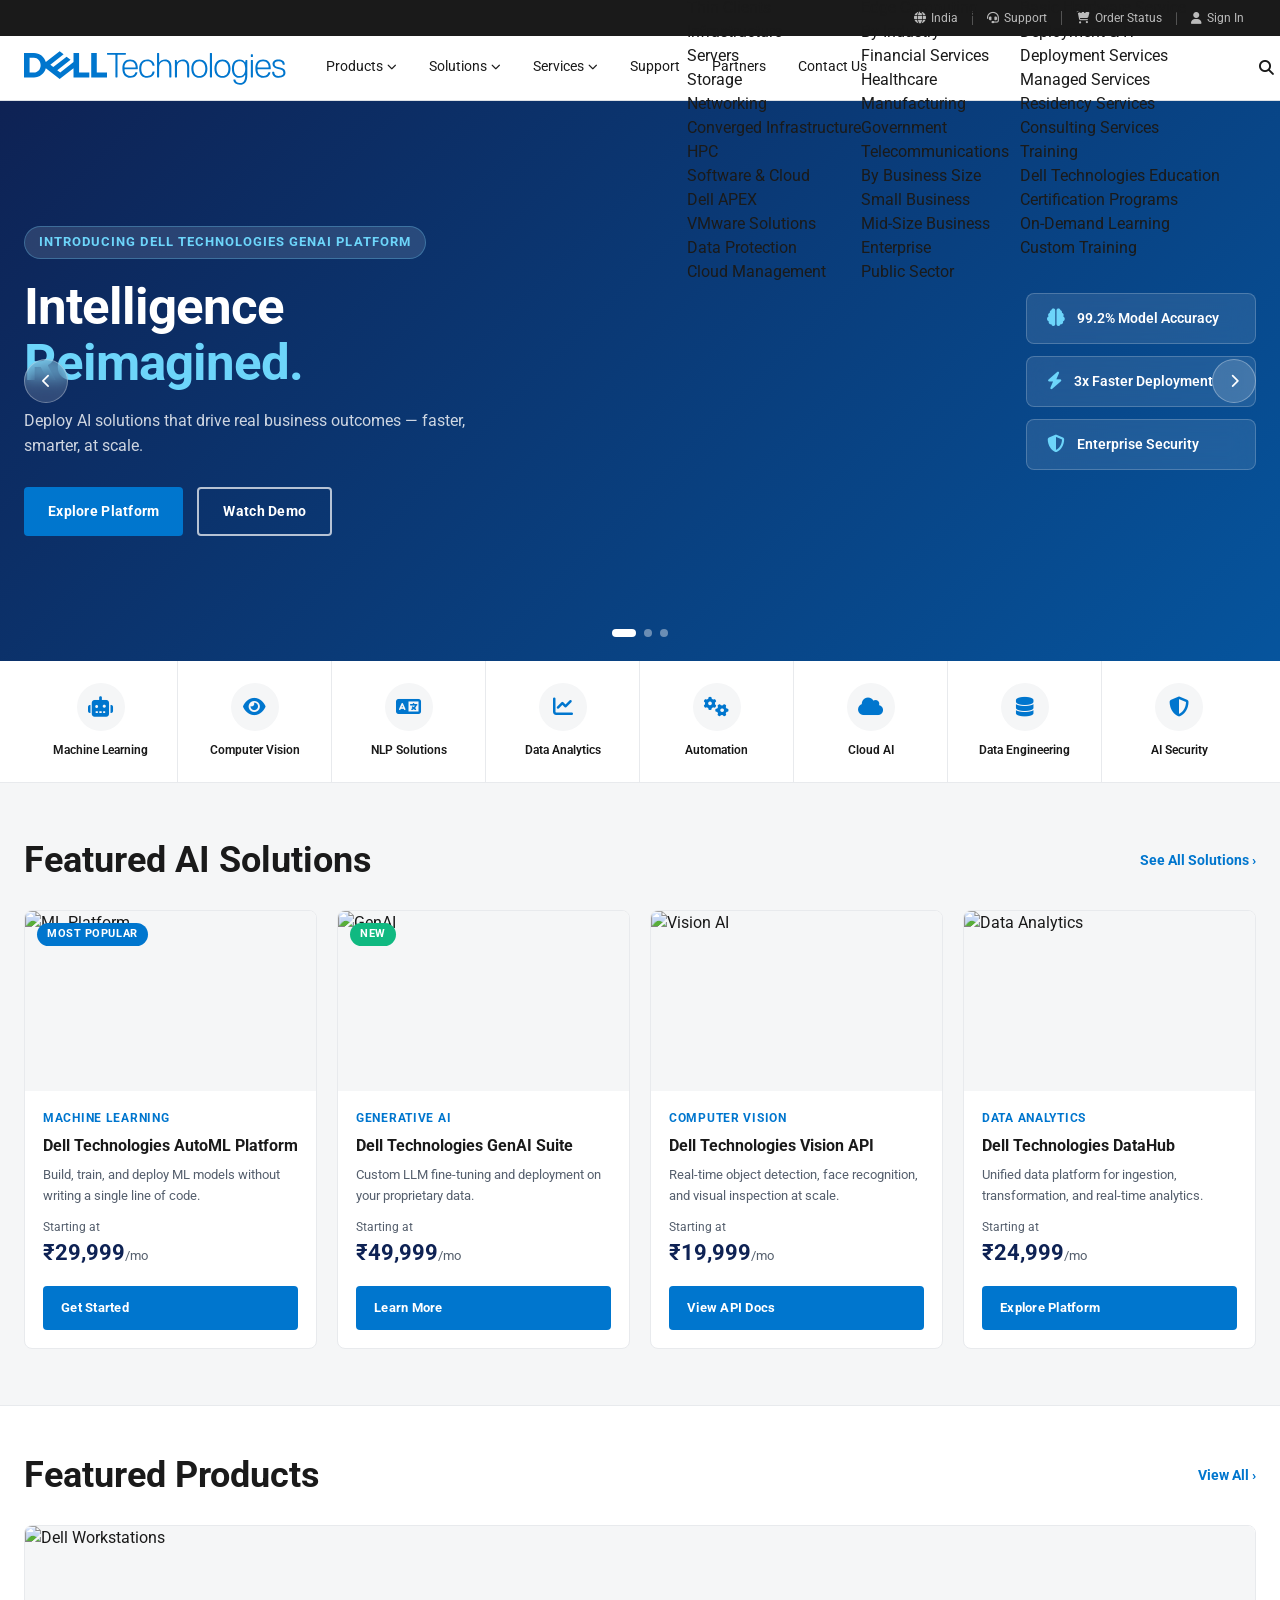
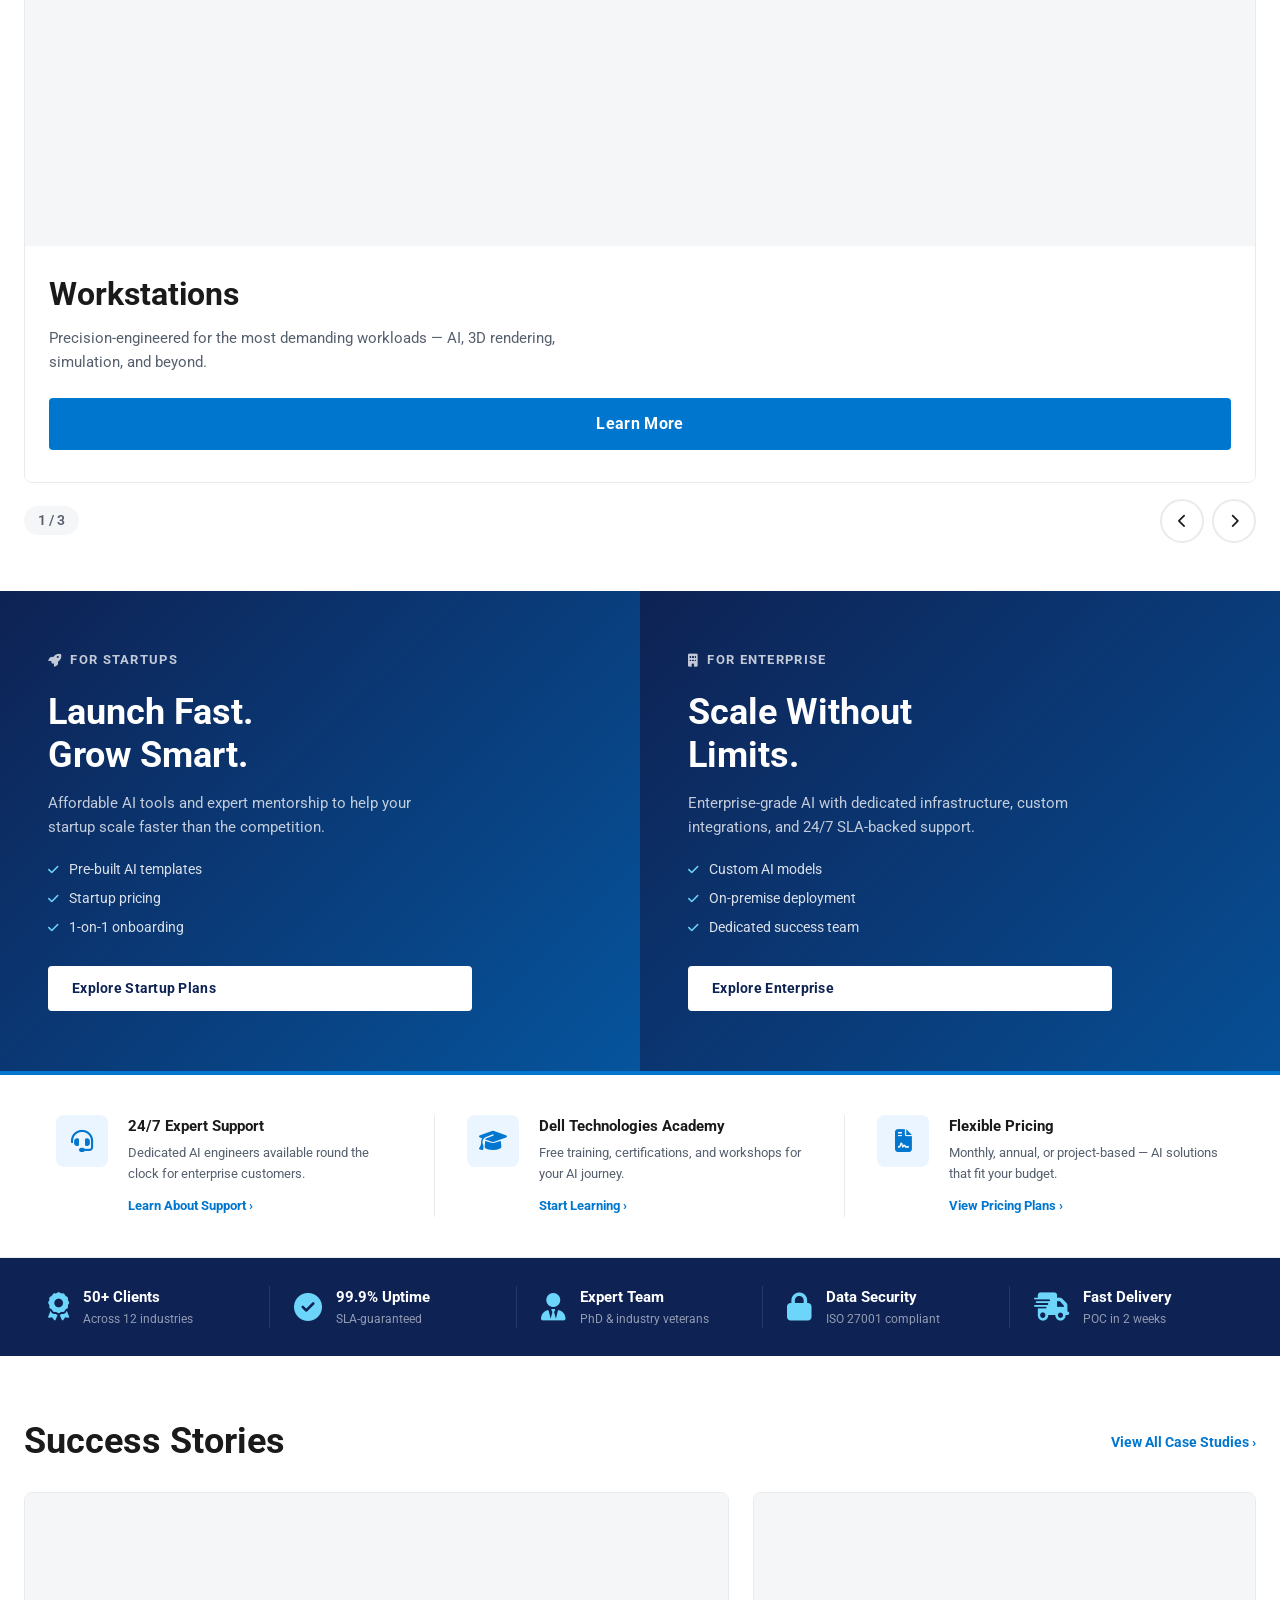
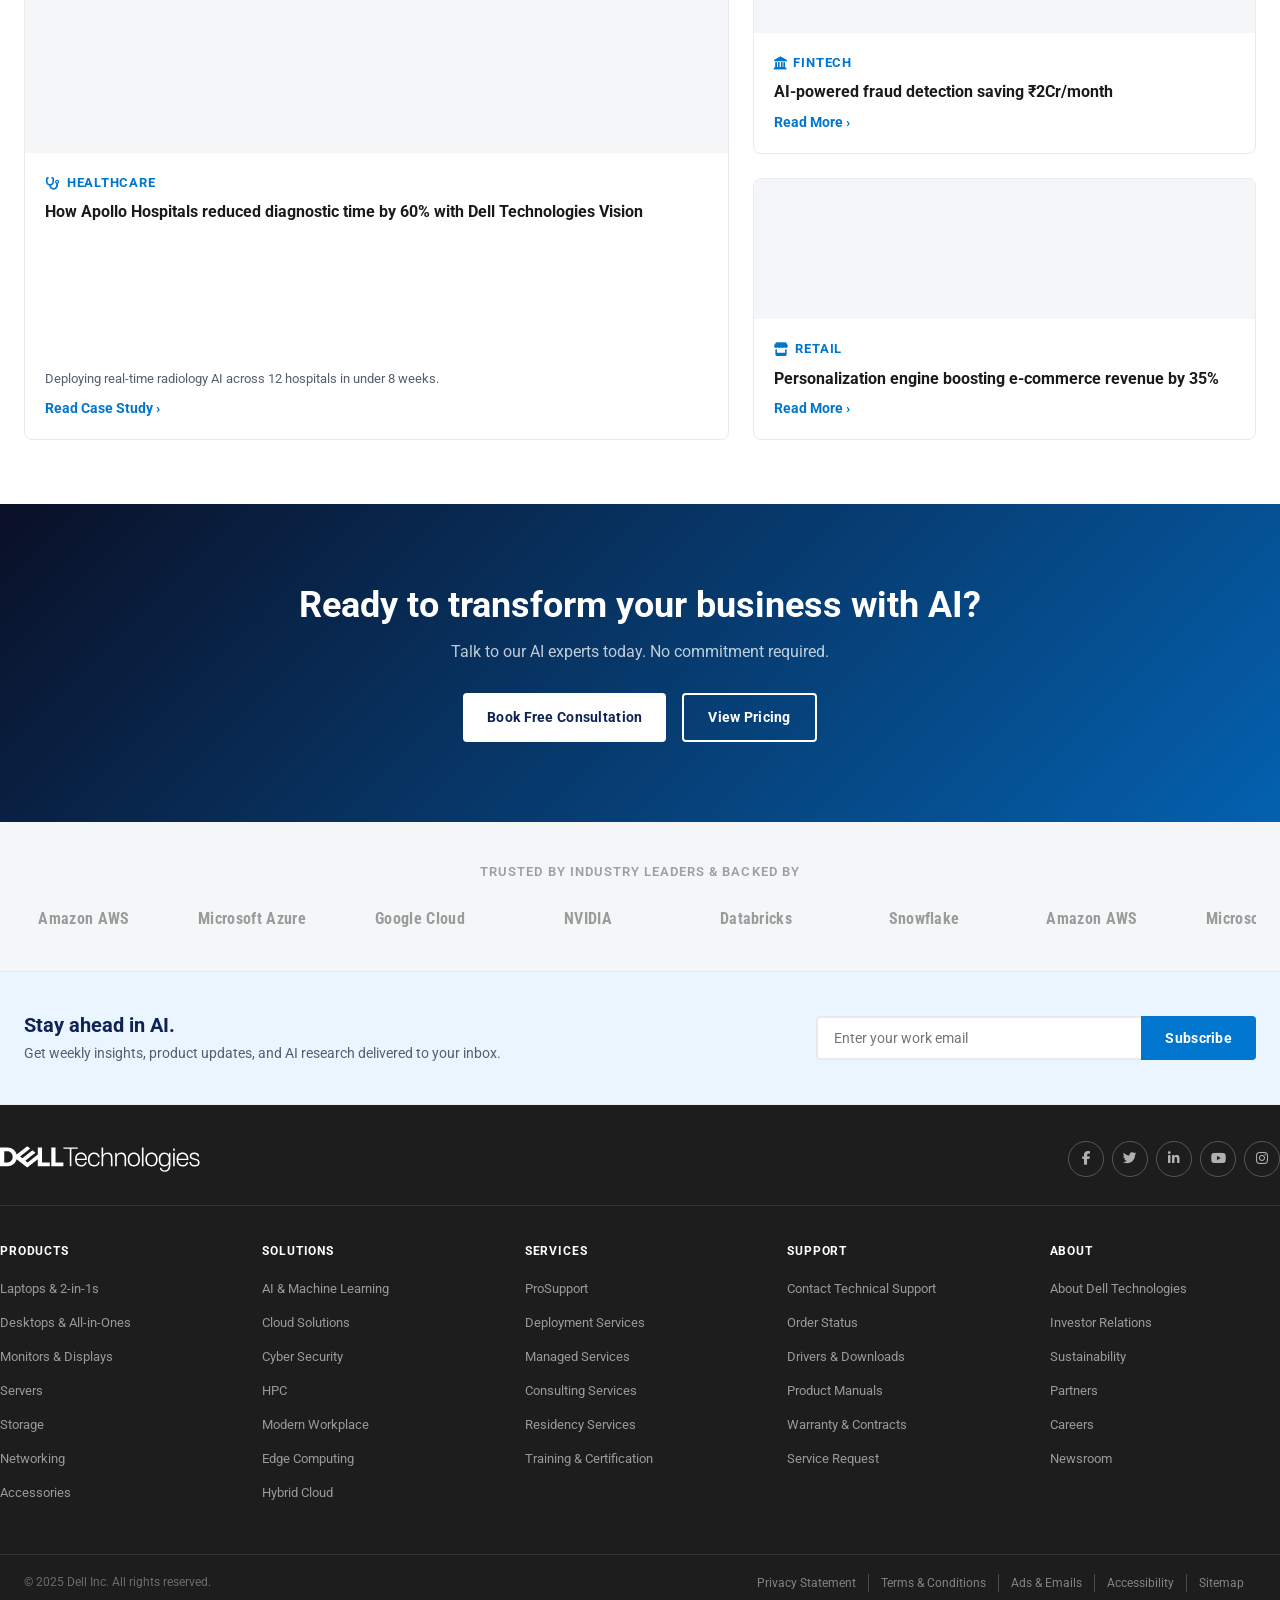
==== commit 2d8680f0: "Fix desktop mega menu layout broken by display:contents on mob-l1 display:contents has a Chromium bu" ====
--- a/neaz-ai-labs.html
+++ b/neaz-ai-labs.html
@@ -79,8 +79,8 @@
 .logo,.ft-logo{display:flex;align-items:center;flex-shrink:0}
 .dell-logo-img{height:40px;width:auto;display:block}
 .ft-brand .dell-logo-img{height:32px;filter:brightness(0) invert(1)}
-.main-nav{display:flex;align-items:center;flex:1;padding:0 24px}
-.nav-list{display:flex;align-items:center;height:64px}
+.main-nav{display:flex;align-items:center;flex:1;padding:0 24px;overflow:visible}
+.nav-list{display:flex;align-items:center;height:64px;overflow:visible}
 .nav-item{position:relative;height:64px;display:flex;align-items:center}
 .nav-link{display:flex;align-items:center;gap:4px;height:64px;padding:0 16px;font-size:.875rem;font-weight:400;color:#1a1a1a;border-bottom:3px solid transparent;transition:color var(--t),border-color var(--t);white-space:nowrap}
 .nav-link .fa-chevron-down{font-size:.6rem;transition:transform var(--t)}
@@ -293,7 +293,8 @@
 /* ===== MOBILE NAV DRAWER (Dell exact two-panel) ===== */
 .mob-nav-hdr{display:none}
 .mob-nav-footer{display:none}
-.mob-l1{display:contents}/* desktop: transparent wrapper */
+/* Desktop: mob-l1 is a transparent flex passthrough — no display:contents (breaks position:absolute mega menus in Chromium) */
+.mob-l1{display:flex;flex:1;align-items:center;min-width:0;overflow:visible;position:static}
 
 @media(max-width:900px){
   .util-bar{display:none}
@@ -472,42 +473,91 @@
 
       <ul class="nav-list">
         <li class="nav-item has-mega">
-          <a href="#" class="nav-link">Products <i class="fas fa-chevron-down"></i></a>
+          <a href="https://www.dell.com/en-in/shop/deals/laptops" target="_blank" rel="noopener" class="nav-link">Products <i class="fas fa-chevron-down"></i></a>
           <div class="mega">
-            <div class="mega-col"><h4>PCs &amp; Laptops</h4><ul><li><a href="#">Laptops &amp; 2-in-1s</a></li><li><a href="#">Desktops &amp; All-in-Ones</a></li><li><a href="#">Monitors</a></li><li><a href="#">Workstations</a></li><li><a href="#">Thin Clients</a></li></ul></div>
-            <div class="mega-col"><h4>Infrastructure</h4><ul><li><a href="#">Servers</a></li><li><a href="#">Storage</a></li><li><a href="#">Networking</a></li><li><a href="#">Converged Infrastructure</a></li><li><a href="#">HPC</a></li></ul></div>
-            <div class="mega-col"><h4>Software &amp; Cloud</h4><ul><li><a href="#">Dell APEX</a></li><li><a href="#">VMware Solutions</a></li><li><a href="#">Data Protection</a></li><li><a href="#">Cloud Management</a></li></ul></div>
-            <div class="mega-col mega-promo"><span class="promo-badge">New</span><h5>Dell APEX Cloud Platform</h5><p>Flexible cloud-as-a-service solutions for any workload.</p><a href="#" class="btn-link">Learn More &rsaquo;</a></div>
+            <div class="mega-col"><h4>PCs &amp; Laptops</h4><ul>
+              <li><a href="https://www.dell.com/en-in/shop/laptops/sc/laptops" target="_blank" rel="noopener">Laptops &amp; 2-in-1s</a></li>
+              <li><a href="https://www.dell.com/en-in/shop/desktops-all-in-one-pcs/sc/desktops" target="_blank" rel="noopener">Desktops &amp; All-in-Ones</a></li>
+              <li><a href="https://www.dell.com/en-in/shop/monitors-monitor-accessories/sc/monitors" target="_blank" rel="noopener">Monitors</a></li>
+              <li><a href="https://www.dell.com/en-in/shop/scc/sc/workstations" target="_blank" rel="noopener">Workstations</a></li>
+              <li><a href="https://www.dell.com/en-in/shop/thin-clients/sc/thin-clients" target="_blank" rel="noopener">Thin Clients</a></li>
+            </ul></div>
+            <div class="mega-col"><h4>Infrastructure</h4><ul>
+              <li><a href="https://www.dell.com/en-in/shop/poweredge-servers/sc/servers" target="_blank" rel="noopener">Servers</a></li>
+              <li><a href="https://www.dell.com/en-in/shop/storage/sc/storage" target="_blank" rel="noopener">Storage</a></li>
+              <li><a href="https://www.dell.com/en-in/shop/dell-networking/sc/networking" target="_blank" rel="noopener">Networking</a></li>
+              <li><a href="https://www.dell.com/en-in/dt/converged-infrastructure/index.htm" target="_blank" rel="noopener">Converged Infrastructure</a></li>
+              <li><a href="https://www.dell.com/en-in/dt/high-performance-computing/index.htm" target="_blank" rel="noopener">HPC</a></li>
+            </ul></div>
+            <div class="mega-col"><h4>Software &amp; Cloud</h4><ul>
+              <li><a href="https://www.dell.com/en-in/dt/apex/index.htm" target="_blank" rel="noopener">Dell APEX</a></li>
+              <li><a href="https://www.dell.com/en-in/dt/vmware/index.htm" target="_blank" rel="noopener">VMware Solutions</a></li>
+              <li><a href="https://www.dell.com/en-in/dt/data-protection/index.htm" target="_blank" rel="noopener">Data Protection</a></li>
+              <li><a href="https://www.dell.com/en-in/dt/cloud-computing/index.htm" target="_blank" rel="noopener">Cloud Management</a></li>
+            </ul></div>
+            <div class="mega-col mega-promo"><span class="promo-badge">New</span><h5>Dell APEX Cloud Platform</h5><p>Flexible cloud-as-a-service solutions for any workload.</p><a href="https://www.dell.com/en-in/dt/apex/index.htm" target="_blank" rel="noopener" class="btn-link">Learn More &rsaquo;</a></div>
           </div>
         </li>
         <li class="nav-item has-mega">
-          <a href="#" class="nav-link">Solutions <i class="fas fa-chevron-down"></i></a>
+          <a href="https://www.dell.com/en-in/dt/solutions/index.htm" target="_blank" rel="noopener" class="nav-link">Solutions <i class="fas fa-chevron-down"></i></a>
           <div class="mega">
-            <div class="mega-col"><h4>By Technology</h4><ul><li><a href="#">AI &amp; Machine Learning</a></li><li><a href="#">Cloud &amp; Multicloud</a></li><li><a href="#">Cyber Security</a></li><li><a href="#">Modern Workplace</a></li><li><a href="#">Edge Computing</a></li></ul></div>
-            <div class="mega-col"><h4>By Industry</h4><ul><li><a href="#">Financial Services</a></li><li><a href="#">Healthcare</a></li><li><a href="#">Manufacturing</a></li><li><a href="#">Government</a></li><li><a href="#">Telecommunications</a></li></ul></div>
-            <div class="mega-col"><h4>By Business Size</h4><ul><li><a href="#">Small Business</a></li><li><a href="#">Mid-Size Business</a></li><li><a href="#">Enterprise</a></li><li><a href="#">Public Sector</a></li></ul></div>
+            <div class="mega-col"><h4>By Technology</h4><ul>
+              <li><a href="https://www.dell.com/en-in/dt/solutions/artificial-intelligence/index.htm" target="_blank" rel="noopener">AI &amp; Machine Learning</a></li>
+              <li><a href="https://www.dell.com/en-in/dt/cloud-computing/index.htm" target="_blank" rel="noopener">Cloud &amp; Multicloud</a></li>
+              <li><a href="https://www.dell.com/en-in/dt/cybersecurity/index.htm" target="_blank" rel="noopener">Cyber Security</a></li>
+              <li><a href="https://www.dell.com/en-in/dt/industry/modern-workforce/index.htm" target="_blank" rel="noopener">Modern Workplace</a></li>
+              <li><a href="https://www.dell.com/en-in/dt/solutions/edge-computing/index.htm" target="_blank" rel="noopener">Edge Computing</a></li>
+            </ul></div>
+            <div class="mega-col"><h4>By Industry</h4><ul>
+              <li><a href="https://www.dell.com/en-in/dt/industry/financial-services/index.htm" target="_blank" rel="noopener">Financial Services</a></li>
+              <li><a href="https://www.dell.com/en-in/dt/industry/healthcare/index.htm" target="_blank" rel="noopener">Healthcare</a></li>
+              <li><a href="https://www.dell.com/en-in/dt/industry/manufacturing/index.htm" target="_blank" rel="noopener">Manufacturing</a></li>
+              <li><a href="https://www.dell.com/en-in/dt/industry/government/index.htm" target="_blank" rel="noopener">Government</a></li>
+              <li><a href="https://www.dell.com/en-in/dt/industry/telecom/index.htm" target="_blank" rel="noopener">Telecommunications</a></li>
+            </ul></div>
+            <div class="mega-col"><h4>By Business Size</h4><ul>
+              <li><a href="https://www.dell.com/en-in/shop/deal-finder/sc/smb-deals" target="_blank" rel="noopener">Small Business</a></li>
+              <li><a href="https://www.dell.com/en-in/dt/solutions/index.htm" target="_blank" rel="noopener">Mid-Size Business</a></li>
+              <li><a href="https://www.dell.com/en-in/dt/enterprise/index.htm" target="_blank" rel="noopener">Enterprise</a></li>
+              <li><a href="https://www.dell.com/en-in/dt/industry/government/index.htm" target="_blank" rel="noopener">Public Sector</a></li>
+            </ul></div>
           </div>
         </li>
         <li class="nav-item has-mega">
-          <a href="#" class="nav-link">Services <i class="fas fa-chevron-down"></i></a>
+          <a href="https://www.dell.com/en-in/dt/services/index.htm" target="_blank" rel="noopener" class="nav-link">Services <i class="fas fa-chevron-down"></i></a>
           <div class="mega">
-            <div class="mega-col"><h4>Support Services</h4><ul><li><a href="#">ProSupport</a></li><li><a href="#">ProSupport Plus</a></li><li><a href="#">ProSupport Flex</a></li><li><a href="#">Basic Hardware Service</a></li></ul></div>
-            <div class="mega-col"><h4>Deployment &amp; IT</h4><ul><li><a href="#">Deployment Services</a></li><li><a href="#">Managed Services</a></li><li><a href="#">Residency Services</a></li><li><a href="#">Consulting Services</a></li></ul></div>
-            <div class="mega-col"><h4>Training</h4><ul><li><a href="#">Dell Technologies Education</a></li><li><a href="#">Certification Programs</a></li><li><a href="#">On-Demand Learning</a></li><li><a href="#">Custom Training</a></li></ul></div>
+            <div class="mega-col"><h4>Support Services</h4><ul>
+              <li><a href="https://www.dell.com/en-in/dt/services/support-services/prosupport-services.htm" target="_blank" rel="noopener">ProSupport</a></li>
+              <li><a href="https://www.dell.com/en-in/dt/services/support-services/prosupport-plus.htm" target="_blank" rel="noopener">ProSupport Plus</a></li>
+              <li><a href="https://www.dell.com/en-in/dt/services/support-services/index.htm" target="_blank" rel="noopener">ProSupport Flex</a></li>
+              <li><a href="https://www.dell.com/en-in/dt/services/support-services/index.htm" target="_blank" rel="noopener">Basic Hardware Service</a></li>
+            </ul></div>
+            <div class="mega-col"><h4>Deployment &amp; IT</h4><ul>
+              <li><a href="https://www.dell.com/en-in/dt/services/deployment-services/index.htm" target="_blank" rel="noopener">Deployment Services</a></li>
+              <li><a href="https://www.dell.com/en-in/dt/services/managed-services/index.htm" target="_blank" rel="noopener">Managed Services</a></li>
+              <li><a href="https://www.dell.com/en-in/dt/services/consulting-services/index.htm" target="_blank" rel="noopener">Residency Services</a></li>
+              <li><a href="https://www.dell.com/en-in/dt/services/consulting-services/index.htm" target="_blank" rel="noopener">Consulting Services</a></li>
+            </ul></div>
+            <div class="mega-col"><h4>Training</h4><ul>
+              <li><a href="https://www.dell.com/en-in/dt/services/training-and-certification/index.htm" target="_blank" rel="noopener">Dell Technologies Education</a></li>
+              <li><a href="https://www.dell.com/en-in/dt/services/training-and-certification/index.htm" target="_blank" rel="noopener">Certification Programs</a></li>
+              <li><a href="https://www.dell.com/en-in/dt/services/training-and-certification/index.htm" target="_blank" rel="noopener">On-Demand Learning</a></li>
+              <li><a href="https://www.dell.com/en-in/dt/services/training-and-certification/index.htm" target="_blank" rel="noopener">Custom Training</a></li>
+            </ul></div>
           </div>
         </li>
-        <li class="nav-item"><a href="#" class="nav-link">Support</a></li>
-        <li class="nav-item"><a href="#" class="nav-link">Partners</a></li>
-        <li class="nav-item"><a href="#" class="nav-link">Contact Us</a></li>
+        <li class="nav-item"><a href="https://www.dell.com/support/home/en-in" target="_blank" rel="noopener" class="nav-link">Support</a></li>
+        <li class="nav-item"><a href="https://www.dell.com/en-in/dt/partner/index.htm" target="_blank" rel="noopener" class="nav-link">Partners</a></li>
+        <li class="nav-item"><a href="https://www.dell.com/en-in/work/learn/contactus.htm" target="_blank" rel="noopener" class="nav-link">Contact Us</a></li>
       </ul>
 
       <!-- Mobile-only footer items (Dell Premier, Contact, Region) -->
       <div class="mob-nav-footer">
         <div class="mob-nav-div"></div>
-        <a href="#" class="mob-biz-link">Dell Premier for Business</a>
+        <a href="https://www.dell.com/en-in/shop/promo/en-in/premier" target="_blank" rel="noopener" class="mob-biz-link">Dell Premier for Business</a>
         <div class="mob-nav-div"></div>
-        <a href="#" class="mob-contact-link"><i class="fas fa-headset"></i>Contact Us</a>
-        <a href="#" class="mob-region-link">
+        <a href="https://www.dell.com/en-in/work/learn/contactus.htm" target="_blank" rel="noopener" class="mob-contact-link"><i class="fas fa-headset"></i>Contact Us</a>
+        <a href="https://www.dell.com/en-in" target="_blank" rel="noopener" class="mob-region-link">
           <span class="mob-region-left"><i class="fas fa-globe"></i>IN / EN</span>
           <i class="fas fa-chevron-right mob-chev"></i>
         </a>
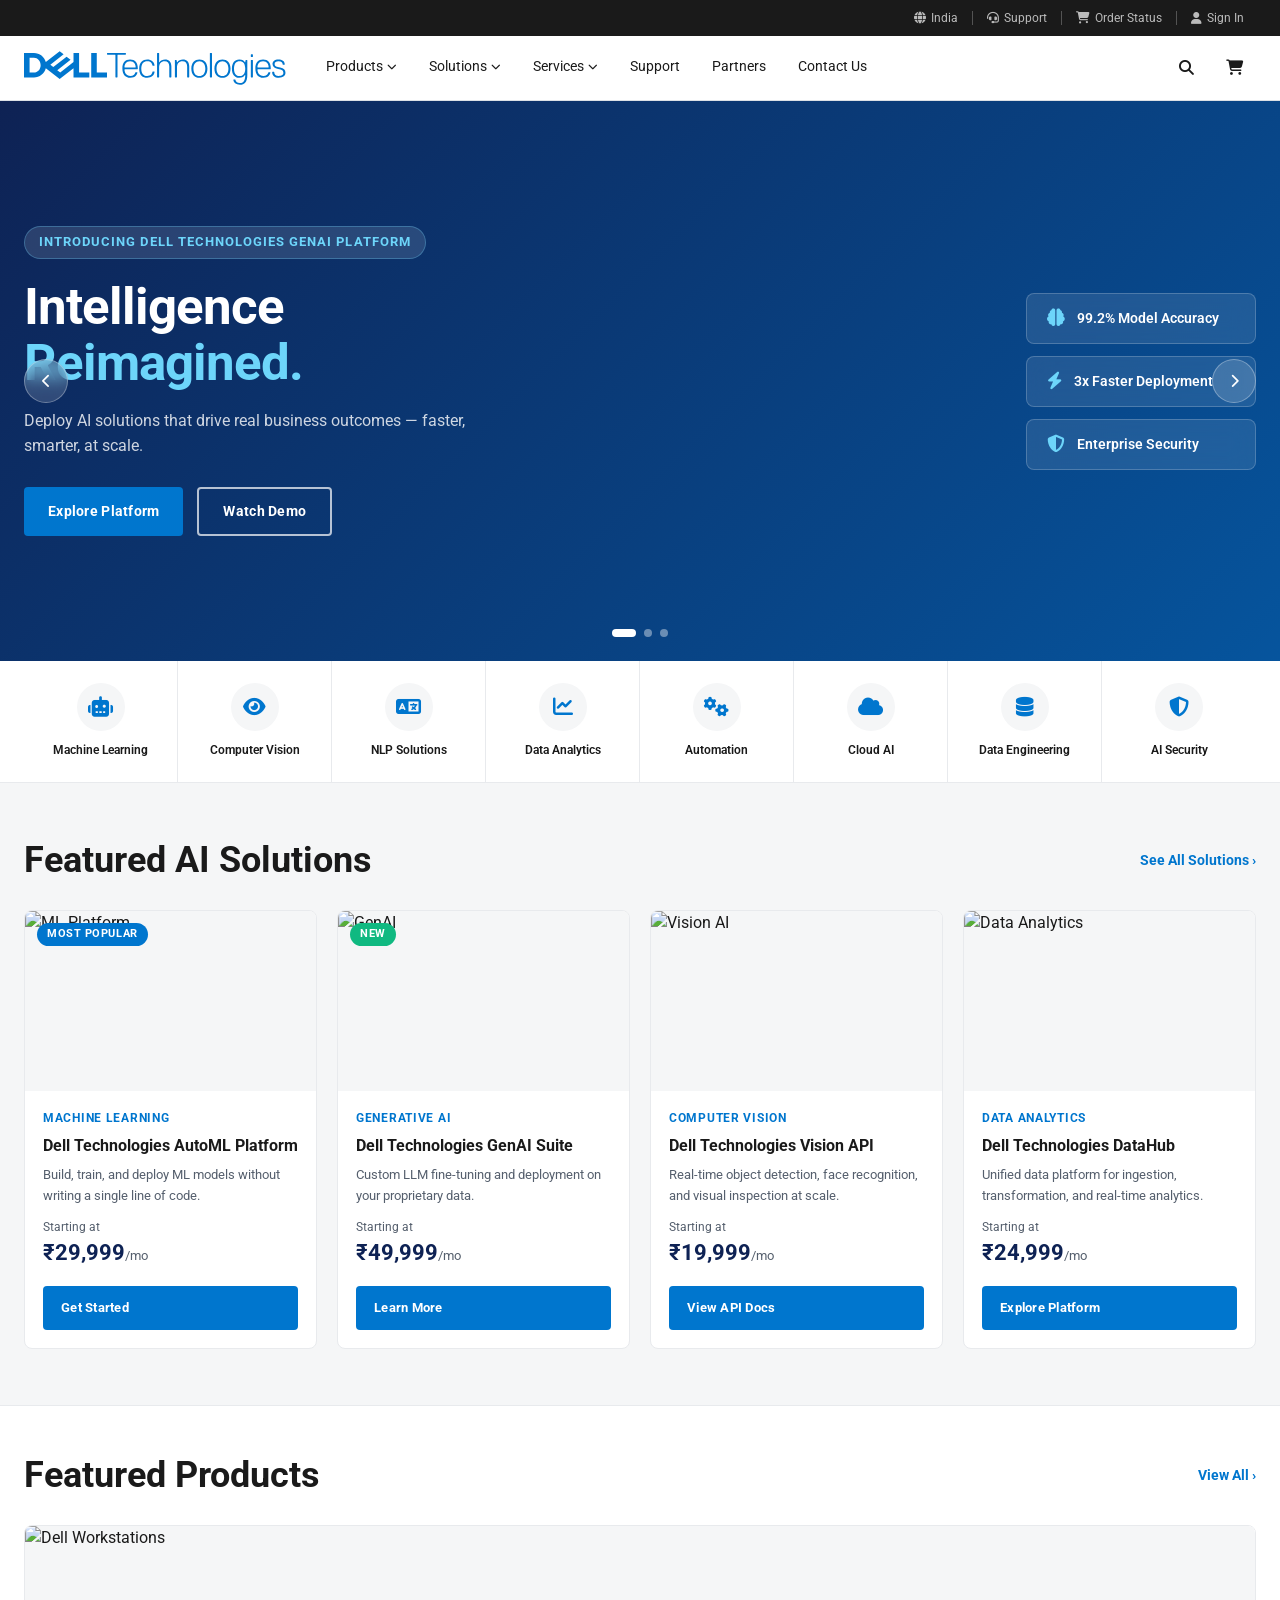
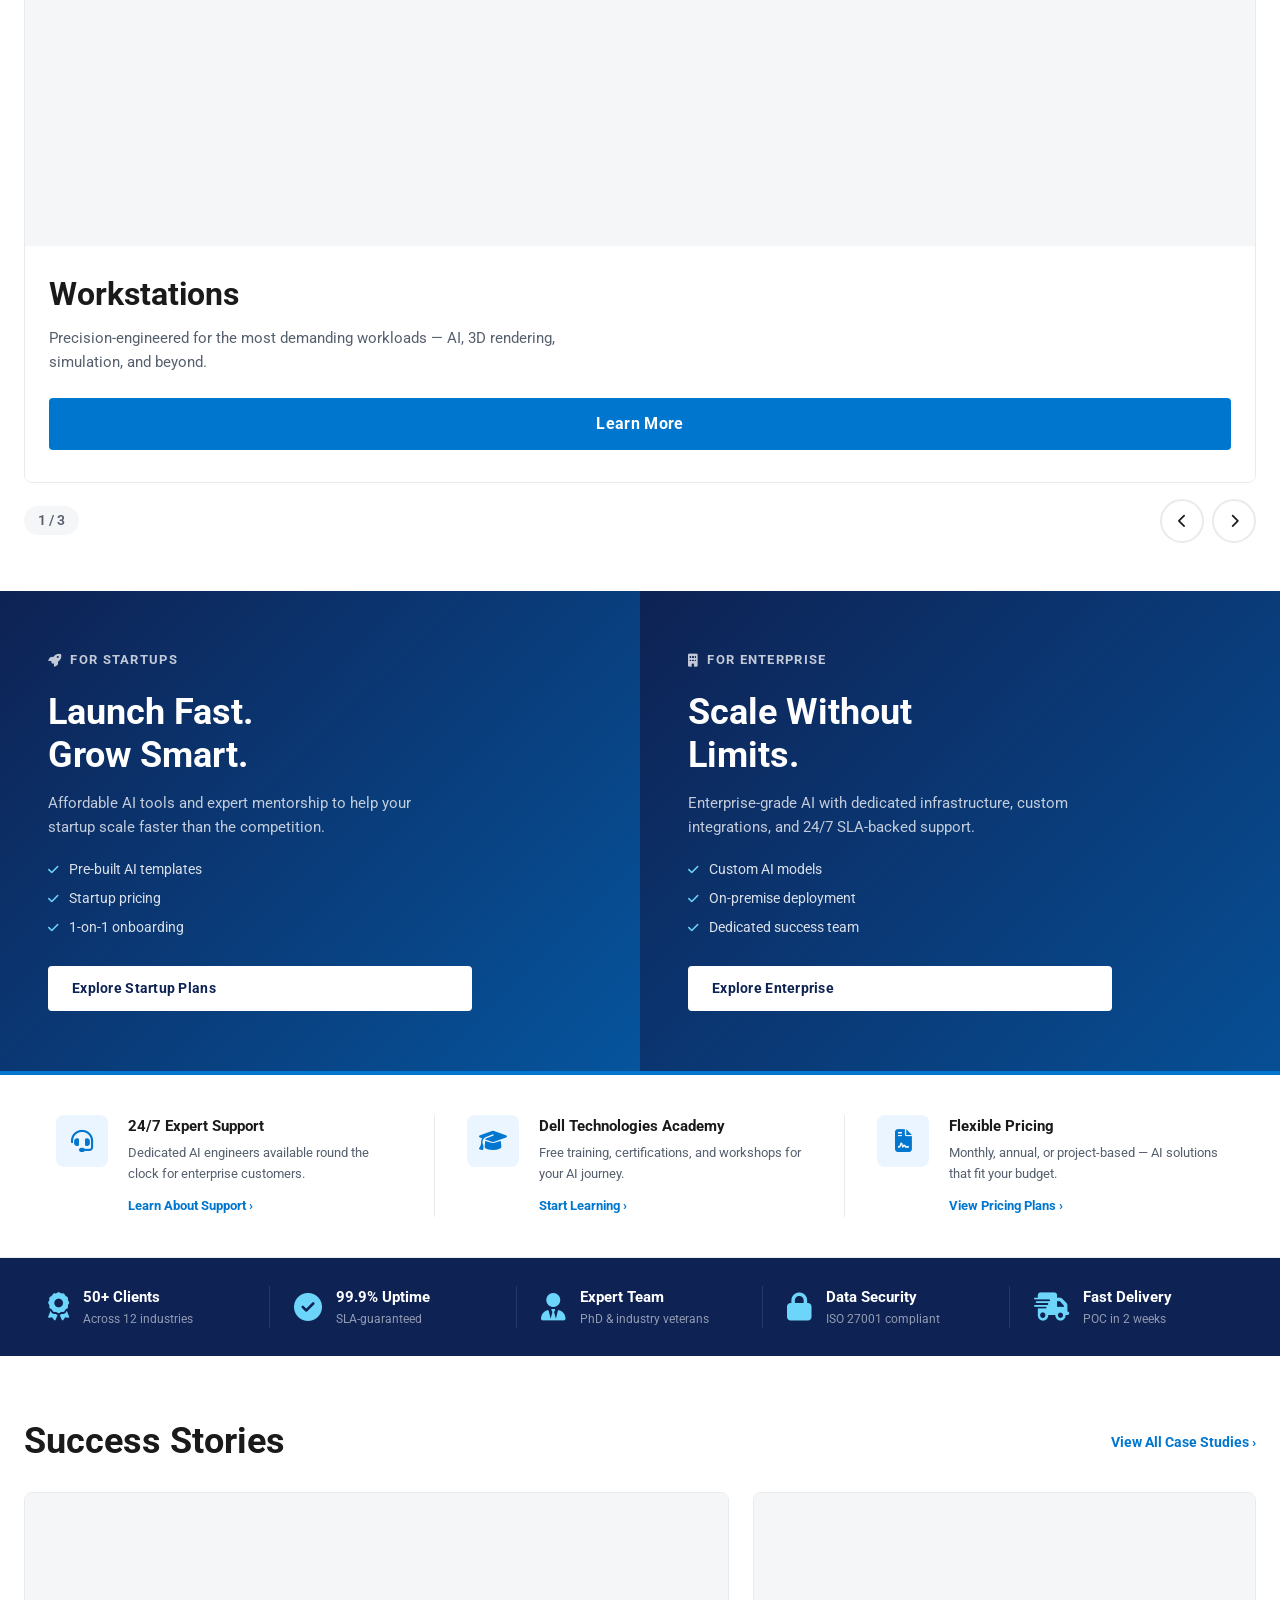
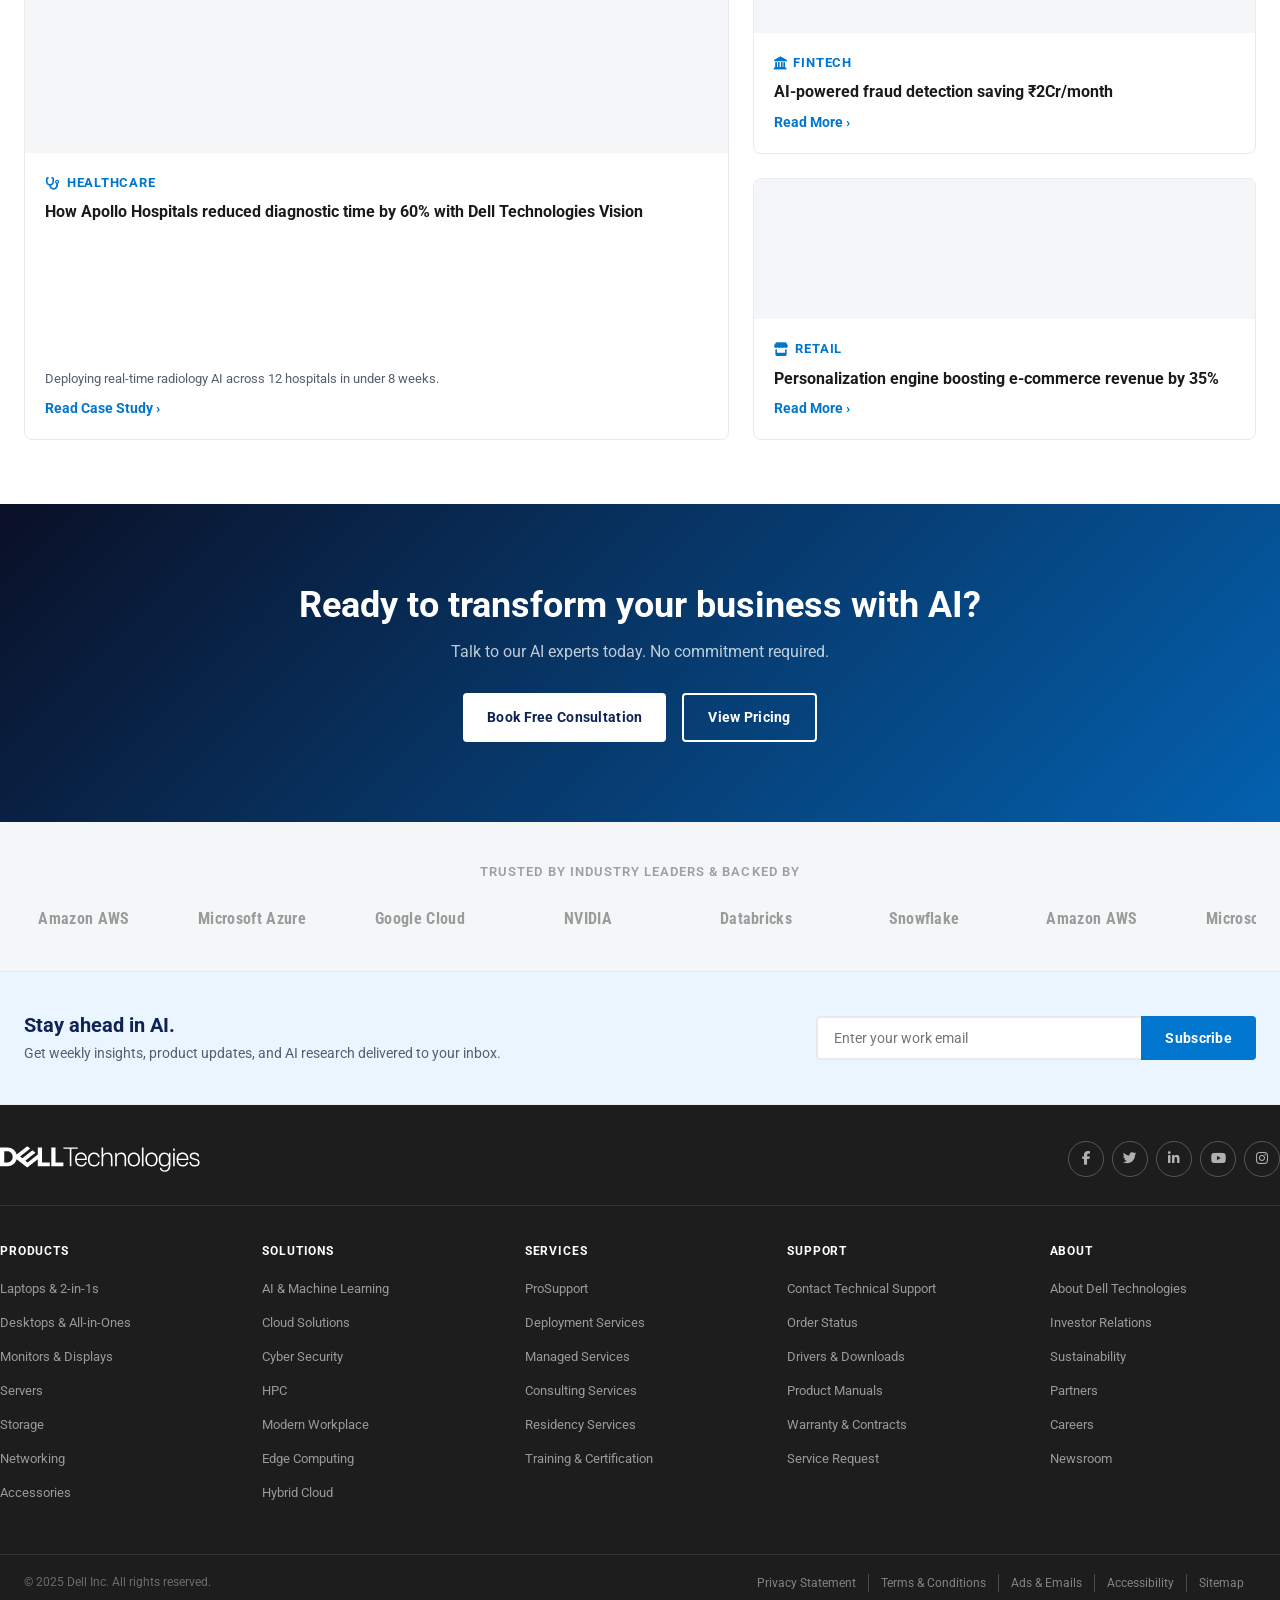
==== commit 68da4683: "Fix: hide JS-injected mob-subpanel divs on desktop Added display:none base CSS rule for .mob-subpane" ====
--- a/neaz-ai-labs.html
+++ b/neaz-ai-labs.html
@@ -293,6 +293,8 @@
 /* ===== MOBILE NAV DRAWER (Dell exact two-panel) ===== */
 .mob-nav-hdr{display:none}
 .mob-nav-footer{display:none}
+/* Sub-panels injected by JS — must be hidden on desktop; mobile 900px block overrides to display:flex */
+.mob-subpanel{display:none}
 /* Desktop: mob-l1 is a transparent flex passthrough — no display:contents (breaks position:absolute mega menus in Chromium) */
 .mob-l1{display:flex;flex:1;align-items:center;min-width:0;overflow:visible;position:static}
 
